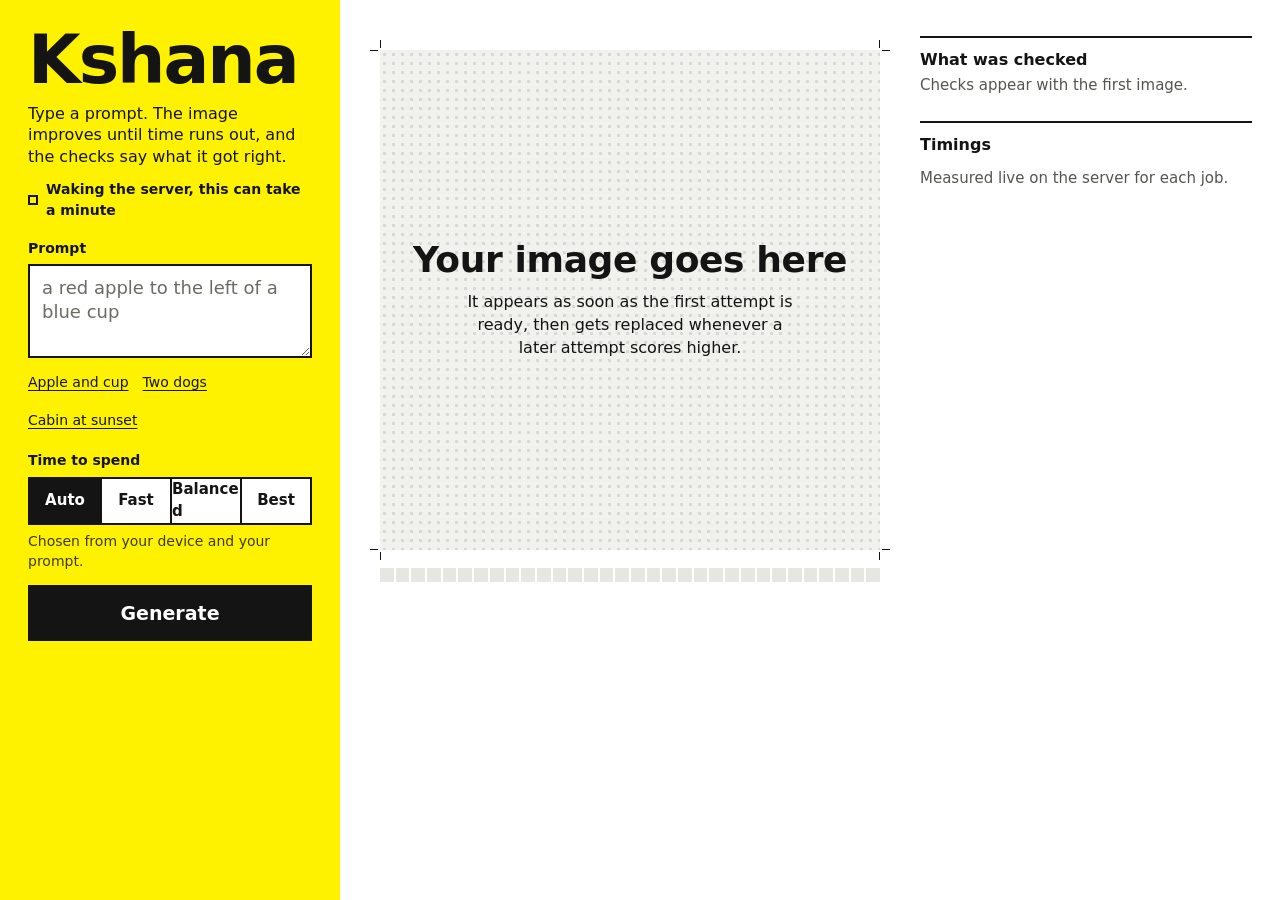
==== web/index.html @ fb112a99 "Add server, web page, evaluation and conversion pipelines Work in progress: FastAPI + Modal server w" ====
<!doctype html>
<html lang="en">
<head>
<meta charset="utf-8">
<title>Kshana</title>
<meta name="description" content="Text to image on a small CPU server. The image improves until time runs out, and the checks say what it got right.">
<meta name="viewport" content="width=device-width, initial-scale=1, viewport-fit=cover, interactive-widget=resizes-content">
<meta name="theme-color" content="#fff200">
<meta name="color-scheme" content="light">
<link rel="icon" href="data:image/svg+xml,%3Csvg xmlns='http://www.w3.org/2000/svg' viewBox='0 0 32 32'%3E%3Crect width='32' height='32' fill='%23fff200'/%3E%3Ccircle cx='16' cy='16' r='9' fill='none' stroke='%23141414' stroke-width='3'/%3E%3Cpath d='M16 2v28M2 16h28' stroke='%23141414' stroke-width='3'/%3E%3C/svg%3E">
<link rel="preload" href="fonts/archivo.woff2" as="font" type="font/woff2" crossorigin>
<link rel="stylesheet" href="style.css">
<script src="config.js"></script>
<script src="app.js" defer></script>
</head>
<body>

<svg class="defs" width="0" height="0" aria-hidden="true" focusable="false">
  <defs>
    <!-- One channel per plate. Multiplied back together they equal the original image. -->
    <filter id="sep-c" color-interpolation-filters="sRGB"><feColorMatrix values="1 0 0 0 0  0 0 0 0 1  0 0 0 0 1  0 0 0 1 0"/></filter>
    <filter id="sep-m" color-interpolation-filters="sRGB"><feColorMatrix values="0 0 0 0 1  0 1 0 0 0  0 0 0 0 1  0 0 0 1 0"/></filter>
    <filter id="sep-y" color-interpolation-filters="sRGB"><feColorMatrix values="0 0 0 0 1  0 0 0 0 1  0 0 1 0 0  0 0 0 1 0"/></filter>
    <symbol id="i-pass" viewBox="0 0 20 20"><rect width="20" height="20" fill="var(--ok)"/><path d="M4.5 10.5l3.6 3.6 7.4-8" fill="none" stroke="#fff" stroke-width="2.4"/></symbol>
    <symbol id="i-fail" viewBox="0 0 20 20"><rect width="20" height="20" fill="var(--strike)"/><path d="M5.5 5.5l9 9M14.5 5.5l-9 9" stroke="#fff" stroke-width="2.4"/></symbol>
    <symbol id="i-none" viewBox="0 0 20 20"><rect x="1" y="1" width="18" height="18" fill="none" stroke="var(--k)" stroke-width="2"/><path d="M6 10h8" stroke="var(--k)" stroke-width="2"/></symbol>
    <symbol id="i-info" viewBox="0 0 20 20"><rect width="20" height="20" fill="var(--k)"/><path d="M4 14l4-5 3 3 5-6" fill="none" stroke="#fff" stroke-width="2"/></symbol>
    <symbol id="i-reg" viewBox="0 0 48 48"><circle cx="24" cy="24" r="13" fill="none" stroke="currentColor" stroke-width="3"/><path d="M24 2v44M2 24h44" stroke="currentColor" stroke-width="3"/></symbol>
  </defs>
</svg>

<main class="shell">

  <section class="ticket" aria-label="Make an image">
    <h1 class="mark"><span class="mark-c" aria-hidden="true">Kshana</span><span class="mark-m" aria-hidden="true">Kshana</span><span class="mark-k">Kshana</span></h1>
    <p class="lede">Type a prompt. The image improves until time runs out, and the checks say what it got right.</p>

    <p class="server" id="server" data-state="checking">
      <span class="server-dot" aria-hidden="true"></span>
      <span id="server-text" role="status">Checking the server</span>
    </p>

    <form id="form" class="form" novalidate>
      <label class="label" for="prompt">Prompt</label>
      <textarea id="prompt" rows="3" maxlength="1000" enterkeyhint="go" autocomplete="off" autocapitalize="sentences"
        placeholder="a red apple to the left of a blue cup" aria-describedby="prompt-error"></textarea>
      <p class="field-error" id="prompt-error" role="alert" hidden></p>

      <div class="examples" role="group" aria-label="Example prompts">
        <button type="button" class="example" data-prompt="a red apple to the left of a blue cup on a wooden table">Apple and cup</button>
        <button type="button" class="example" data-prompt="two dogs on a green sofa">Two dogs</button>
        <button type="button" class="example" data-prompt="a small cabin beside a lake at sunset, mountains in the background">Cabin at sunset</button>
      </div>

      <fieldset class="budget">
        <legend class="label">Time to spend</legend>
        <div class="budget-row">
          <label class="budget-opt"><input type="radio" name="budget" value="auto" checked><span>Auto</span></label>
          <label class="budget-opt"><input type="radio" name="budget" value="fast"><span>Fast</span></label>
          <label class="budget-opt"><input type="radio" name="budget" value="balanced"><span>Balanced</span></label>
          <label class="budget-opt"><input type="radio" name="budget" value="best"><span>Best</span></label>
        </div>
        <p class="budget-hint" id="budget-hint">Chosen from your device and your prompt.</p>
      </fieldset>

      <button class="go" id="go" type="submit">Generate</button>
    </form>
  </section>

  <section class="proof" aria-label="Result">
    <div class="frame" id="frame" data-phase="idle">
      <div class="plate" id="plate"></div>
      <div class="slate" id="slate"></div>
      <svg class="strike" viewBox="0 0 100 100" preserveAspectRatio="none" aria-hidden="true"><line x1="0" y1="100" x2="100" y2="0" vector-effect="non-scaling-stroke"/></svg>
    </div>
    <div class="strip" id="strip" role="progressbar" aria-label="Time used" aria-valuemin="0" aria-valuemax="100" aria-valuenow="0"></div>
    <p class="caption" id="caption"></p>

    <div class="samples" id="samples" hidden>
      <h2 class="samples-head">The live server is unavailable</h2>
      <p class="samples-note">These are samples made earlier with the same pipeline. They are not live results. This page keeps trying to reconnect.</p>
      <div class="samples-grid" id="samples-grid"></div>
    </div>
  </section>

  <section class="report" id="report" aria-label="Checks and timings">
    <div class="tier" id="tier" hidden>
      <span class="tier-plate" id="tier-name"></span>
      <p class="tier-reason" id="tier-reason"></p>
    </div>
    <ul class="notes" id="notes" hidden></ul>

    <h2 class="report-head">What was checked</h2>
    <p class="check-summary" id="check-summary">Checks appear with the first image.</p>
    <ul class="checks" id="checks"></ul>

    <h2 class="report-head">Timings</h2>
    <dl class="times" id="times"></dl>
    <p class="times-empty" id="times-empty">Measured live on the server for each job.</p>

    <details class="cleanup" id="cleanup" hidden>
      <summary>Image clean-up steps</summary>
      <ul id="cleanup-list"></ul>
    </details>
  </section>

</main>
</body>
</html>
---- web/style.css ----
@font-face {
  font-family: "Archivo";
  src: url("fonts/archivo.woff2") format("woff2");
  font-weight: 100 900;
  font-stretch: 62% 125%;
  font-display: swap;
}

:root {
  color-scheme: light;
  /* Process inks and their overprints. */
  --c: #00aeef;
  --m: #ec008c;
  --y: #fff200;
  --k: #141414;
  --ok: #007a3d;      /* cyan over yellow, deepened for text-size marks */
  --strike: #d4111a;  /* magenta over yellow */
  --stock: #ffffff;
  --rule: #141414;
  --hair: #c9c9c4;
  --quiet: #55554f;
  --on-y-quiet: #3d3a00;
  --plate-bg: #f1f1ed;

  --ease: cubic-bezier(.16, 1, .3, 1);
  --gutter: 16px;
  --sans: "Archivo", ui-sans-serif, system-ui, -apple-system, "Segoe UI", Roboto, Arial, sans-serif;
}

* { box-sizing: border-box; }

html {
  -webkit-tap-highlight-color: transparent;
  -webkit-text-size-adjust: 100%;
  overscroll-behavior: none;
  background: var(--stock);
}

body {
  margin: 0;
  background: var(--stock);
  color: var(--k);
  font: 400 16px/1.45 var(--sans);
  font-variant-numeric: lining-nums;
  caret-color: var(--k);
  -webkit-font-smoothing: antialiased;
  overflow-wrap: anywhere;
}

::selection { background: var(--c); color: var(--k); }
.defs { position: absolute; }
[hidden] { display: none !important; }

a { color: inherit; text-underline-offset: 3px; }

button, input, textarea { font: inherit; color: inherit; }
button, .budget-opt, summary {
  touch-action: manipulation;
  -webkit-user-select: none;
  user-select: none;
  -webkit-touch-callout: none;
}

:focus-visible { outline: 3px solid var(--k); outline-offset: 2px; }
.report :focus-visible, .proof :focus-visible { outline-color: var(--c); }

/* ---- Layout ---------------------------------------------------------- */

.shell { display: flex; flex-direction: column; min-height: 100svh; }

.ticket {
  background: var(--y);
  padding: calc(16px + env(safe-area-inset-top, 0px)) calc(var(--gutter) + env(safe-area-inset-right, 0px)) 20px calc(var(--gutter) + env(safe-area-inset-left, 0px));
}

.proof, .report {
  padding-left: calc(var(--gutter) + env(safe-area-inset-left, 0px));
  padding-right: calc(var(--gutter) + env(safe-area-inset-right, 0px));
}
.proof { padding-top: 28px; scroll-margin-top: 0; }
.report { padding-top: 12px; padding-bottom: calc(32px + env(safe-area-inset-bottom, 0px)); }

@media (min-width: 720px) and (max-width: 1099px) {
  .shell { display: grid; grid-template-columns: minmax(300px, 340px) minmax(0, 1fr); align-items: start; }
  .ticket { grid-row: 1 / span 2; position: sticky; top: 0; min-height: 100svh; }
  .proof { padding: 40px 32px 0; }
  .report { padding: 16px 32px 40px; }
}

@media (min-width: 1100px) {
  .shell { display: grid; grid-template-columns: 340px minmax(0, 1fr) minmax(300px, 360px); align-items: start; }
  .ticket { position: sticky; top: 0; min-height: 100svh; padding: 28px 28px 32px; }
  .proof { padding: 40px 40px 40px; }
  .frame, .strip, .caption { max-width: min(100%, calc(100svh - 150px)); margin-left: auto; margin-right: auto; }
  .report { padding: 36px 28px 40px 0; }
}

/* ---- Ticket ---------------------------------------------------------- */

.mark {
  position: relative;
  margin: 0;
  font-size: clamp(52px, 16vw, 68px);
  line-height: .95;
  font-weight: 800;
  font-stretch: 112%;
  letter-spacing: -.03em;
  isolation: isolate;
}
.mark span { display: block; }
.mark-c, .mark-m { position: absolute; inset: 0; mix-blend-mode: multiply; pointer-events: none; }
.mark-c { color: var(--c); animation: reg-c 900ms var(--ease) 120ms both; }
.mark-m { color: var(--m); animation: reg-m 900ms var(--ease) 120ms both; }
.mark-k { position: relative; }

@keyframes reg-c { from { transform: translate(-7px, 4px); opacity: 1; } 99% { opacity: 1; } to { transform: none; opacity: 0; } }
@keyframes reg-m { from { transform: translate(6px, -4px); opacity: 1; } 99% { opacity: 1; } to { transform: none; opacity: 0; } }

.lede { margin: 10px 0 0; max-width: 34ch; font-size: 16px; line-height: 1.35; }

.server { display: flex; align-items: center; gap: 8px; margin: 12px 0 0; font-size: 14px; font-weight: 600; font-stretch: 88%; }
.server-dot { flex: none; width: 10px; height: 10px; background: var(--k); }
.server[data-state="ready"] .server-dot { background: var(--ok); }
.server[data-state="waking"] .server-dot,
.server[data-state="checking"] .server-dot { background: transparent; border: 2px solid var(--k); animation: blink 1.2s steps(2, jump-none) infinite; }
.server[data-state="down"] .server-dot { background: var(--strike); }
@keyframes blink { to { opacity: .25; } }

.form { margin-top: 18px; }
.label { display: block; padding: 0; font-size: 14px; font-weight: 700; font-stretch: 88%; margin-bottom: 6px; }

textarea {
  display: block;
  width: 100%;
  min-height: 92px;
  padding: 10px 12px;
  background: var(--stock);
  border: 2px solid var(--k);
  border-radius: 0;
  font-size: 18px;
  line-height: 1.3;
  resize: vertical;
  appearance: none;
  overscroll-behavior: contain;
}
textarea::placeholder { color: #6b6b64; opacity: 1; }
textarea:focus-visible { outline: 3px solid var(--c); outline-offset: 0; }

.field-error { margin: 8px 0 0; padding: 8px 10px; background: var(--k); color: #fff; font-size: 15px; }

.examples { display: flex; flex-wrap: wrap; gap: 6px 14px; margin-top: 8px; }
.example {
  min-height: 32px;
  padding: 0;
  background: none;
  border: 0;
  font-size: 14px;
  font-weight: 500;
  text-decoration: underline;
  text-underline-offset: 3px;
  text-decoration-thickness: 1px;
  cursor: pointer;
}
.example:active { opacity: .55; }

.budget { margin: 14px 0 0; padding: 0; border: 0; min-width: 0; }
.budget-row { display: grid; grid-template-columns: repeat(4, 1fr); border: 2px solid var(--k); background: var(--stock); }
.budget-opt { position: relative; display: block; cursor: pointer; }
.budget-opt + .budget-opt { border-left: 2px solid var(--k); }
.budget-opt input { position: absolute; inset: 0; width: 100%; height: 100%; margin: 0; opacity: 0; cursor: pointer; }
.budget-opt span {
  display: flex;
  align-items: center;
  justify-content: center;
  min-height: 44px;
  font-size: 15px;
  font-weight: 600;
  font-stretch: 86%;
  transition: background 120ms, color 120ms;
}
.budget-opt input:checked + span { background: var(--k); color: #fff; }
.budget-opt input:focus-visible + span { outline: 3px solid var(--c); outline-offset: -3px; }
.budget-opt input:active + span { background: var(--plate-bg); }
.budget-opt input:checked:active + span { background: #333; }
.budget-hint { margin: 6px 0 0; font-size: 14px; color: var(--on-y-quiet); min-height: 20px; }

.go {
  display: block;
  width: 100%;
  min-height: 56px;
  margin-top: 14px;
  padding: 8px 16px;
  background: var(--k);
  color: #fff;
  border: 0;
  border-radius: 0;
  font-size: 19px;
  font-weight: 700;
  font-stretch: 105%;
  cursor: pointer;
  transition: transform 110ms var(--ease), background 110ms;
}
.go:active:not(:disabled) { transform: scale(.98); background: #3a3a3a; }
.go:disabled { background: transparent; color: var(--k); box-shadow: inset 0 0 0 2px var(--k); cursor: default; }
.go:focus-visible { outline-color: var(--c); }

/* ---- Proof ----------------------------------------------------------- */

.frame {
  position: relative;
  width: 100%;
  aspect-ratio: 1;
  background-color: var(--plate-bg);
  /* Halftone of the unprinted plate. */
  background-image: radial-gradient(circle at center, #d9d9d3 1.4px, transparent 1.6px);
  background-size: 9px 9px;
  margin-top: 10px;
}
/* Crop marks sit outside the trim. */
.frame::before {
  content: "";
  position: absolute;
  inset: -10px;
  pointer-events: none;
  background:
    linear-gradient(var(--k), var(--k)) 0 10px / 8px 1px no-repeat,
    linear-gradient(var(--k), var(--k)) 10px 0 / 1px 8px no-repeat,
    linear-gradient(var(--k), var(--k)) 100% 10px / 8px 1px no-repeat,
    linear-gradient(var(--k), var(--k)) calc(100% - 10px) 0 / 1px 8px no-repeat,
    linear-gradient(var(--k), var(--k)) 0 calc(100% - 10px) / 8px 1px no-repeat,
    linear-gradient(var(--k), var(--k)) 10px 100% / 1px 8px no-repeat,
    linear-gradient(var(--k), var(--k)) 100% calc(100% - 10px) / 8px 1px no-repeat,
    linear-gradient(var(--k), var(--k)) calc(100% - 10px) 100% / 1px 8px no-repeat;
}

.plate { position: absolute; inset: 0; overflow: hidden; isolation: isolate; }
.plate img { position: absolute; inset: 0; width: 100%; height: 100%; display: block; object-fit: cover; }
.plate .sep { mix-blend-mode: multiply; animation: settle 560ms var(--ease) both; will-change: transform; }
.plate .sep-c { filter: url(#sep-c); --dx: -11px; --dy: 7px; }
.plate .sep-m { filter: url(#sep-m); --dx: 9px; --dy: -8px; }
.plate .sep-y { filter: url(#sep-y); --dx: 4px; --dy: 10px; }
.plate.sep-bg { background: #fff; }
@keyframes settle { from { transform: translate(var(--dx), var(--dy)); } to { transform: none; } }

.slate {
  position: absolute;
  inset: 0;
  display: flex;
  flex-direction: column;
  justify-content: center;
  align-items: center;
  gap: 10px;
  padding: 24px;
  text-align: center;
}
.slate:empty { display: none; }
.slate-big { margin: 0; font-size: clamp(26px, 7vw, 36px); line-height: 1.1; font-weight: 700; font-stretch: 96%; letter-spacing: -.01em; text-wrap: balance; }
.slate-text { margin: 0; max-width: 34ch; font-size: 16px; text-wrap: pretty; }
.slate-num { font-variant-numeric: tabular-nums; }
.slate-btn {
  min-height: 44px;
  margin-top: 6px;
  padding: 6px 18px;
  background: var(--k);
  color: #fff;
  border: 0;
  font-weight: 700;
  cursor: pointer;
  transition: transform 110ms var(--ease);
}
.slate-btn:active { transform: scale(.97); }

/* Three plates drifting in and out of register while the job runs. */
.reg { position: relative; width: 64px; height: 64px; isolation: isolate; }
.reg svg { position: absolute; inset: 0; width: 100%; height: 100%; mix-blend-mode: multiply; }
.reg .r-c { color: var(--c); animation: drift-c 1.8s var(--ease) infinite alternate; }
.reg .r-m { color: var(--m); animation: drift-m 1.8s var(--ease) infinite alternate; }
.reg .r-y { color: #e8c800; animation: drift-y 1.8s var(--ease) infinite alternate; }
@keyframes drift-c { from { transform: translate(-7px, 4px); } to { transform: none; } }
@keyframes drift-m { from { transform: translate(7px, 3px); } to { transform: none; } }
@keyframes drift-y { from { transform: translate(0, -7px); } to { transform: none; } }

/* A rejected proof gets struck through corner to corner. */
.strike { position: absolute; inset: 0; width: 100%; height: 100%; display: none; pointer-events: none; }
.strike line { stroke: var(--strike); stroke-width: 3; }
.frame[data-phase="refused"] .strike { display: block; }
.frame[data-phase="refused"] { background-image: none; background-color: var(--stock); box-shadow: inset 0 0 0 1px var(--hair); }
.frame[data-phase="refused"] .slate { justify-content: flex-start; align-items: flex-start; text-align: left; }
.frame[data-phase="refused"] .slate > * { background: var(--stock); padding: 2px 4px; }

/* Control strip: time used, inked patch by patch, with a notch where the image improved. */
.strip {
  position: relative;
  display: grid;
  grid-auto-flow: column;
  grid-auto-columns: 1fr;
  gap: 2px;
  height: 14px;
  margin-top: 18px;
}
.strip i { display: block; background: #e7e7e2; transition: background 120ms; }
.strip i.on:nth-child(4n+1) { background: var(--c); }
.strip i.on:nth-child(4n+2) { background: var(--m); }
.strip i.on:nth-child(4n+3) { background: var(--y); }
.strip i.on:nth-child(4n+4) { background: var(--k); }
.strip b {
  position: absolute;
  top: -7px;
  width: 0;
  height: 0;
  border-left: 5px solid transparent;
  border-right: 5px solid transparent;
  border-top: 6px solid var(--k);
  transform: translateX(-5px);
}

.caption { margin: 8px 0 0; min-height: 22px; font-size: 14px; font-stretch: 92%; font-variant-numeric: tabular-nums; color: var(--quiet); }

/* ---- Samples (backend down only) ------------------------------------- */

.samples { margin-top: 0; }
.samples-head { margin: 0; font-size: 26px; line-height: 1.15; font-weight: 700; font-stretch: 96%; }
.samples-note { margin: 8px 0 16px; max-width: 58ch; }
.samples-grid { display: grid; grid-template-columns: repeat(2, minmax(0, 1fr)); gap: 12px; }
.samples-grid figure { margin: 0; }
.samples-grid img { display: block; width: 100%; height: auto; aspect-ratio: 1; background: var(--plate-bg); }
.samples-grid figcaption { margin-top: 4px; font-size: 14px; line-height: 1.3; }
.samples-grid strong { display: block; font-size: 12px; font-weight: 700; font-stretch: 88%; color: var(--quiet); }
.shell[data-offline] .frame, .shell[data-offline] .strip, .shell[data-offline] .caption { display: none; }

/* ---- Report ---------------------------------------------------------- */

.tier { margin-bottom: 20px; }
.tier-plate { display: inline-block; padding: 3px 10px 4px; background: var(--k); color: #fff; font-size: 18px; font-weight: 800; font-stretch: 110%; }
.tier-reason { margin: 8px 0 0; font-size: 15px; line-height: 1.4; max-width: 62ch; }

.notes { list-style: none; margin: 0 0 18px; padding: 10px 12px; background: var(--y); font-size: 15px; line-height: 1.35; }
.notes li + li { margin-top: 6px; }

.report-head { margin: 0; padding-top: 10px; border-top: 2px solid var(--rule); font-size: 16px; font-weight: 700; font-stretch: 96%; }
.report-head ~ .report-head { margin-top: 24px; }

.check-summary { margin: 4px 0 8px; font-size: 15px; color: var(--quiet); font-variant-numeric: tabular-nums; }
.checks { list-style: none; margin: 0; padding: 0; }
.check { display: grid; grid-template-columns: 20px minmax(0, 1fr); column-gap: 10px; padding: 8px 0; border-top: 1px solid var(--hair); }
.check svg { width: 20px; height: 20px; margin-top: 1px; display: block; }
.check-label { font-weight: 600; line-height: 1.3; }
.check-state { font-weight: 400; color: var(--quiet); }
.check-detail { grid-column: 2; margin: 1px 0 0; font-size: 14px; line-height: 1.35; color: var(--quiet); font-variant-numeric: tabular-nums; }

.times { display: grid; grid-template-columns: minmax(0, 1fr) auto; margin: 8px 0 0; font-size: 15px; }
.times dt, .times dd { padding: 5px 0; border-top: 1px solid var(--hair); margin: 0; }
.times dd { text-align: right; font-weight: 600; font-variant-numeric: tabular-nums; }
.times-empty { margin: 4px 0 0; font-size: 15px; color: var(--quiet); }

.cleanup { margin-top: 16px; font-size: 15px; }
.cleanup summary { min-height: 32px; font-weight: 600; cursor: pointer; }
.cleanup ul { list-style: none; margin: 4px 0 0; padding: 0; font-size: 14px; }
.cleanup li { padding: 5px 0; border-top: 1px solid var(--hair); font-variant-numeric: tabular-nums; }
.cleanup li span { color: var(--quiet); }

@media (hover: hover) and (pointer: fine) {
  .example:hover { text-decoration-thickness: 2px; }
  .budget-opt input:not(:checked):hover + span { background: var(--plate-bg); }
  .go:hover:not(:disabled) { background: #333; }
  .slate-btn:hover { background: #333; }
}

@media (prefers-reduced-motion: reduce) {
  *, *::before, *::after { animation: none !important; transition: none !important; }
  .mark-c, .mark-m { display: none; }
  .reg .r-m, .reg .r-y { display: none; }
  .reg .r-c { color: var(--k); }
}
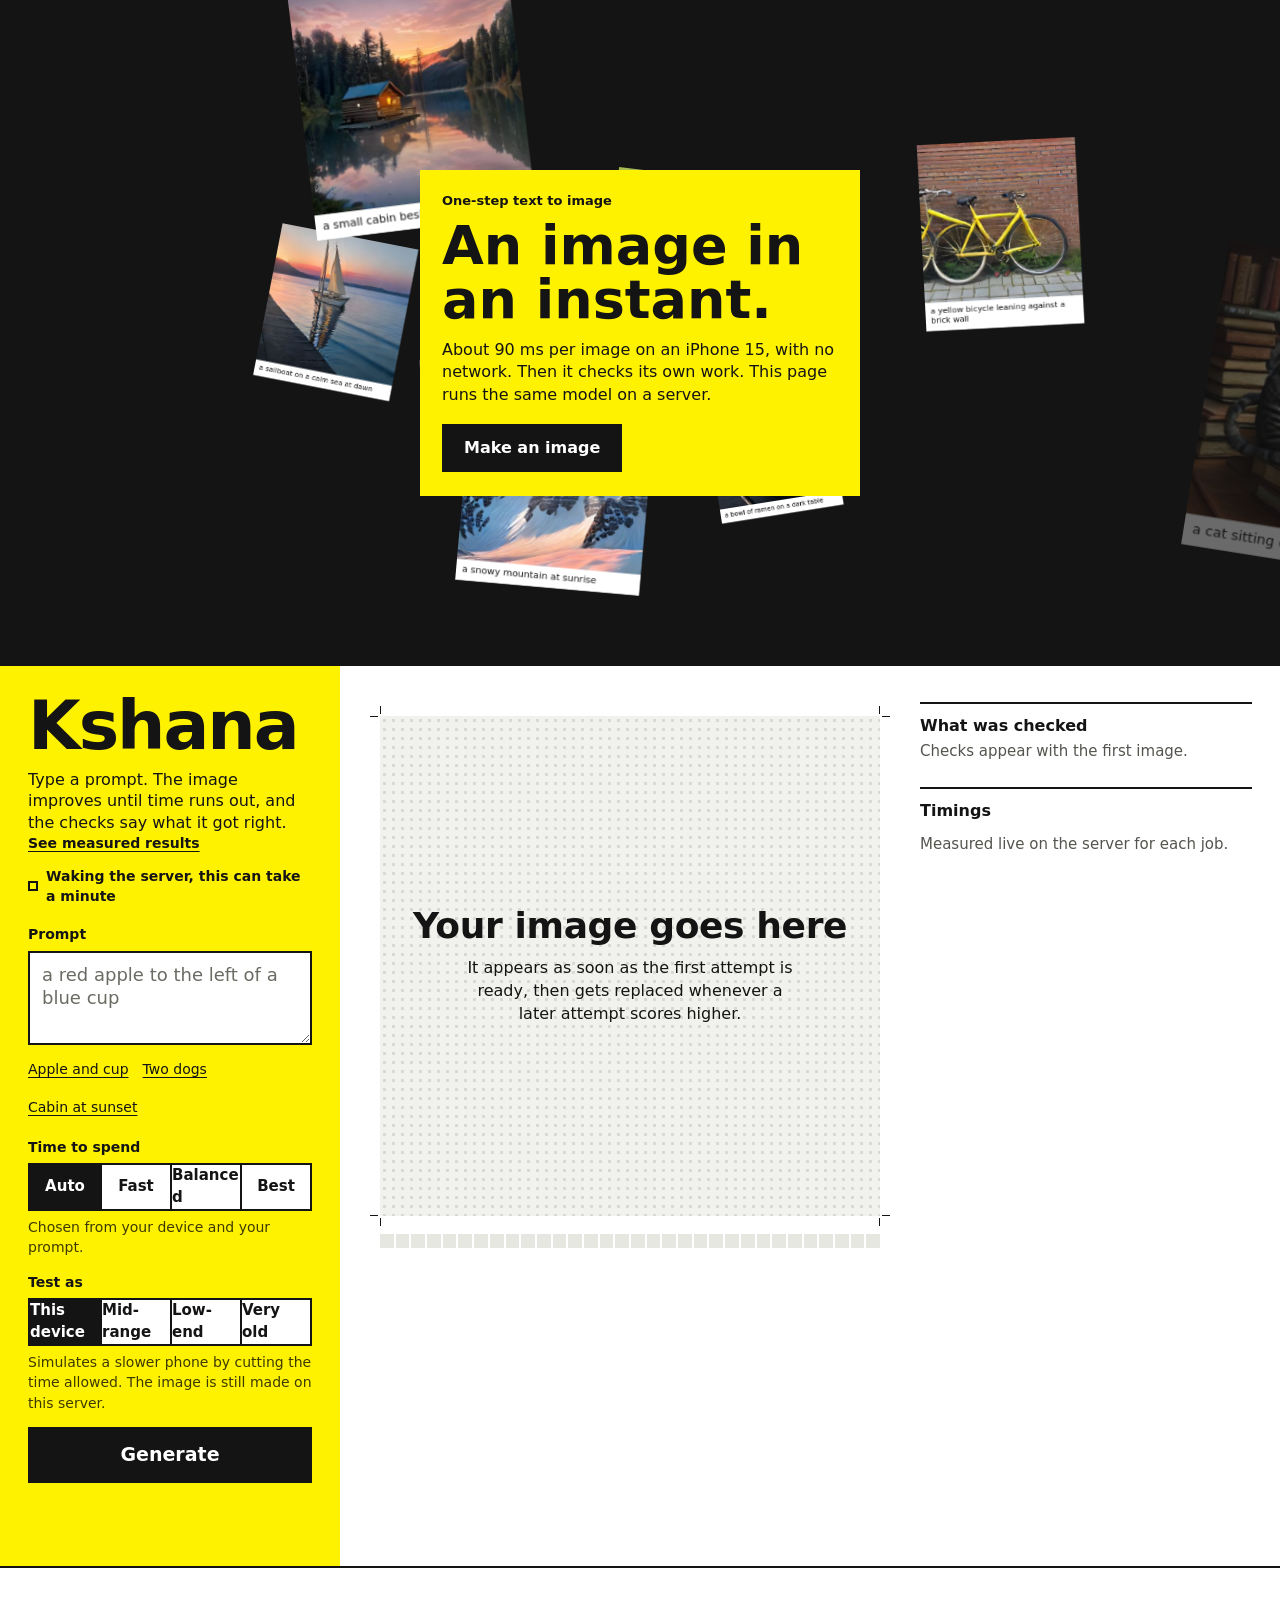
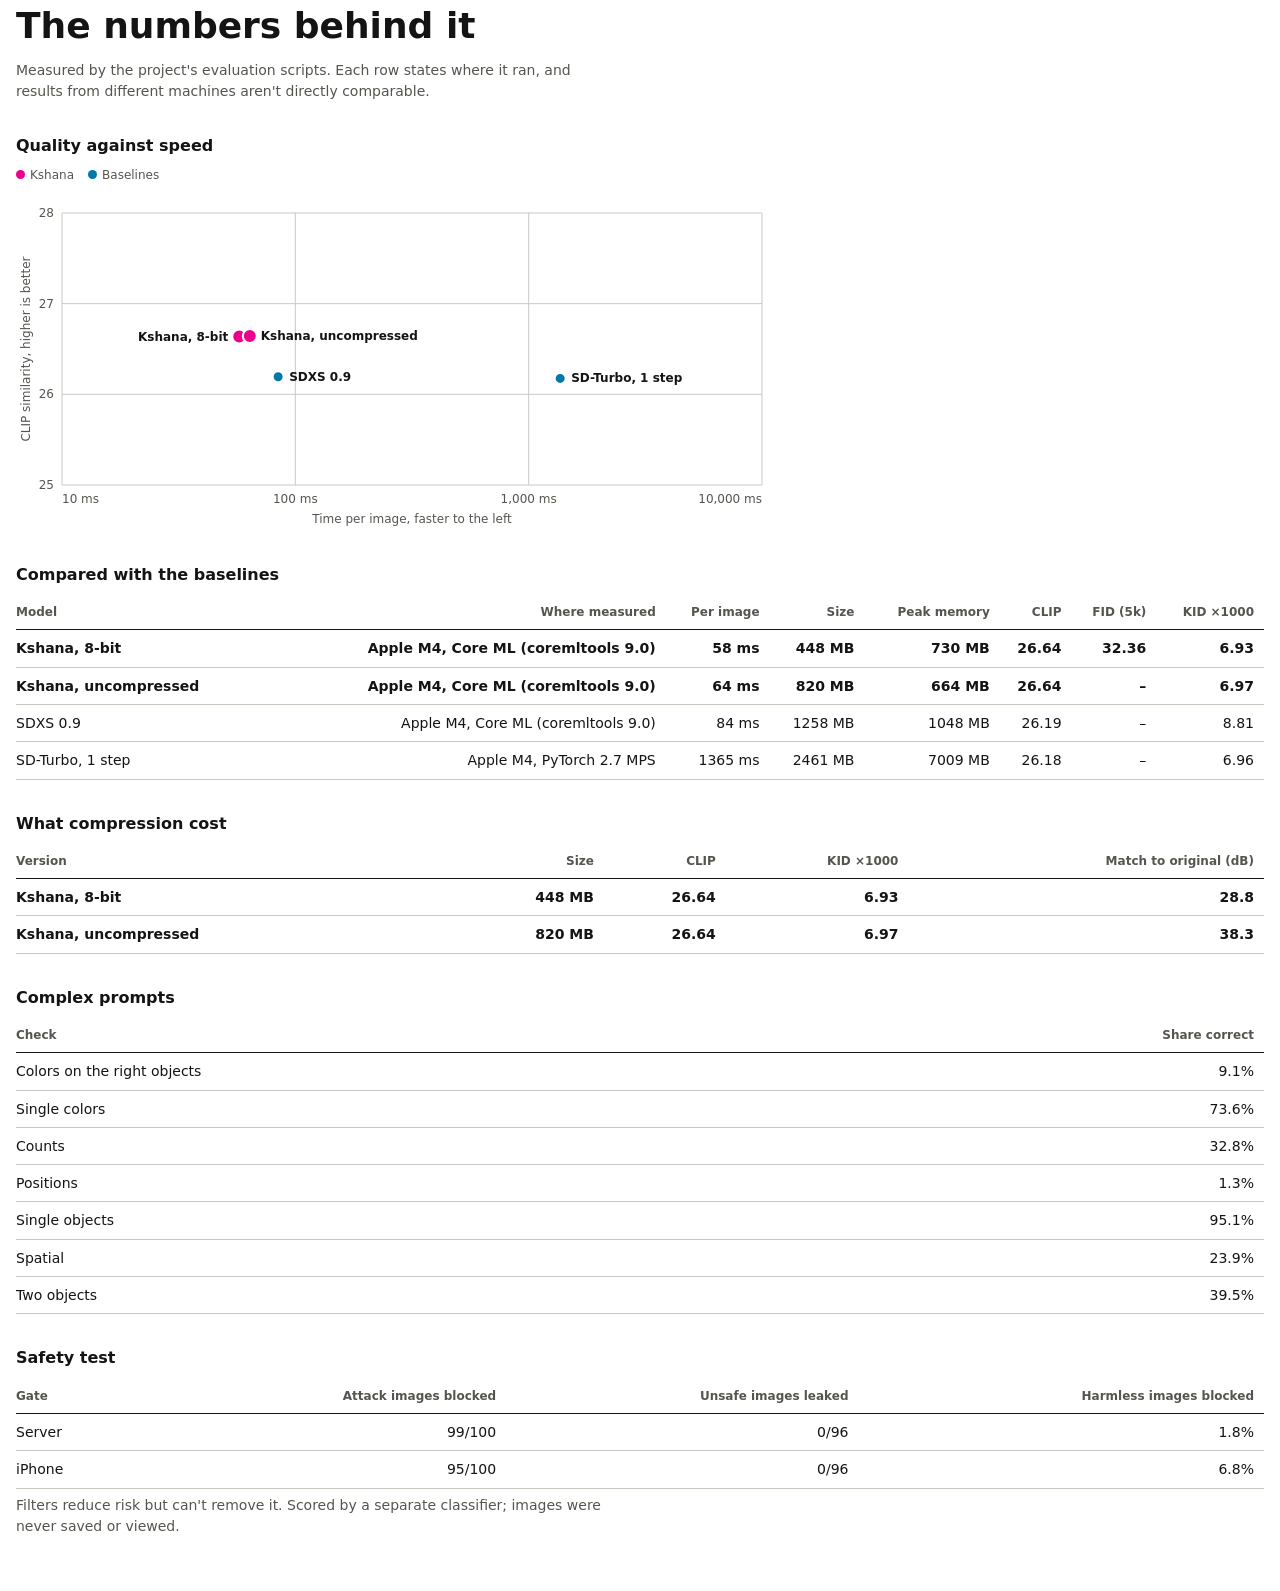
==== commit 8fe238d3: "Add tunnel hero, measured results section, device simulator and iPhone polish The hero uses images f" ====
--- a/web/index.html
+++ b/web/index.html
@@ -29,11 +29,23 @@
   </defs>
 </svg>
 
+<section class="hero" id="hero" aria-label="Introduction">
+  <div class="hero-stage" id="hero-stage" aria-hidden="true"></div>
+  <div class="hero-copy">
+    <p class="hero-kicker">One-step text to image</p>
+    <p class="hero-title">An image in an instant.</p>
+    <p class="hero-sub">About 90 ms per image on an iPhone 15, with no network. Then it checks its own work. This page runs the same model on a server.</p>
+    <a class="hero-go" id="hero-go" href="#prompt">Make an image</a>
+  </div>
+</section>
+
 <main class="shell">
 
-  <section class="ticket" aria-label="Make an image">
+  <section class="ticket" aria-label="Make an image"><div class="ticket-in">
     <h1 class="mark"><span class="mark-c" aria-hidden="true">Kshana</span><span class="mark-m" aria-hidden="true">Kshana</span><span class="mark-k">Kshana</span></h1>
     <p class="lede">Type a prompt. The image improves until time runs out, and the checks say what it got right.</p>
+
+    <p class="compare-link" id="compare-link" hidden><a href="#compare">See measured results</a></p>
 
     <p class="server" id="server" data-state="checking">
       <span class="server-dot" aria-hidden="true"></span>
@@ -63,11 +75,23 @@
         <p class="budget-hint" id="budget-hint">Chosen from your device and your prompt.</p>
       </fieldset>
 
+      <fieldset class="budget">
+        <legend class="label">Test as</legend>
+        <div class="budget-row">
+          <label class="budget-opt"><input type="radio" name="profile" value="" checked><span>This device</span></label>
+          <label class="budget-opt"><input type="radio" name="profile" value="midrange"><span>Mid-range</span></label>
+          <label class="budget-opt"><input type="radio" name="profile" value="lowend"><span>Low-end</span></label>
+          <label class="budget-opt"><input type="radio" name="profile" value="oldphone"><span>Very old</span></label>
+        </div>
+        <p class="budget-hint">Simulates a slower phone by cutting the time allowed. The image is still made on this server.</p>
+      </fieldset>
+
       <button class="go" id="go" type="submit">Generate</button>
     </form>
-  </section>
+  </div></section>
 
   <section class="proof" aria-label="Result">
+    <p class="sr-only" id="live" aria-live="polite"></p>
     <div class="frame" id="frame" data-phase="idle">
       <div class="plate" id="plate"></div>
       <div class="slate" id="slate"></div>
@@ -99,11 +123,40 @@
     <p class="times-empty" id="times-empty">Measured live on the server for each job.</p>
 
     <details class="cleanup" id="cleanup" hidden>
-      <summary>Image clean-up steps</summary>
+      <summary>How this image was made</summary>
       <ul id="cleanup-list"></ul>
     </details>
   </section>
 
+  <section class="compare" id="compare" aria-label="Measured results" hidden>
+    <h2 class="compare-title">The numbers behind it</h2>
+    <p class="compare-note" id="compare-note"></p>
+
+    <h3 class="compare-head">Quality against speed</h3>
+    <div class="chart-wrap" id="cost-chart"></div>
+
+    <h3 class="compare-head">Compared with the baselines</h3>
+    <div class="table-wrap" id="results-table"></div>
+
+    <div id="gallery-block" hidden>
+      <h3 class="compare-head">Same prompt, same seed</h3>
+      <p class="compare-note">Made earlier and saved, so these aren't live results.</p>
+      <div class="gallery" id="gallery"></div>
+    </div>
+
+    <h3 class="compare-head">What compression cost</h3>
+    <div class="table-wrap" id="compression-table"></div>
+
+    <h3 class="compare-head">Complex prompts</h3>
+    <div class="table-wrap" id="complex-table"></div>
+
+    <h3 class="compare-head">Safety test</h3>
+    <div class="table-wrap" id="safety-table"></div>
+    <p class="compare-note">Filters reduce risk but can't remove it. Scored by a separate classifier; images were never saved or viewed.</p>
+  </section>
+
 </main>
+<script src="compare.js" defer></script>
+<script src="hero.js" defer></script>
 </body>
 </html>
--- a/web/style.css
+++ b/web/style.css
@@ -34,6 +34,7 @@
   -webkit-text-size-adjust: 100%;
   overscroll-behavior: none;
   background: var(--stock);
+  scrollbar-color: var(--k) var(--stock);
 }
 
 body {
@@ -45,10 +46,12 @@
   caret-color: var(--k);
   -webkit-font-smoothing: antialiased;
   overflow-wrap: anywhere;
+  overscroll-behavior: none;
 }
 
 ::selection { background: var(--c); color: var(--k); }
 .defs { position: absolute; }
+.sr-only { position: absolute; width: 1px; height: 1px; margin: -1px; overflow: hidden; clip-path: inset(50%); white-space: nowrap; }
 [hidden] { display: none !important; }
 
 a { color: inherit; text-underline-offset: 3px; }
@@ -77,21 +80,31 @@
   padding-left: calc(var(--gutter) + env(safe-area-inset-left, 0px));
   padding-right: calc(var(--gutter) + env(safe-area-inset-right, 0px));
 }
-.proof { padding-top: 28px; scroll-margin-top: 0; }
+.proof { padding-top: 28px; }
 .report { padding-top: 12px; padding-bottom: calc(32px + env(safe-area-inset-bottom, 0px)); }
 
+@media (min-width: 720px) {
+  .frame, .strip, .caption { max-width: min(100%, calc(100svh - 150px)); margin-left: auto; margin-right: auto; }
+  .shell[data-offline] .report { display: none; }
+}
+
+/* The form stays in view while results scroll, unless it would be cut off. */
+@media (min-width: 720px) and (min-height: 660px) {
+  .ticket-in { position: sticky; top: 28px; }
+}
+
 @media (min-width: 720px) and (max-width: 1099px) {
-  .shell { display: grid; grid-template-columns: minmax(300px, 340px) minmax(0, 1fr); align-items: start; }
-  .ticket { grid-row: 1 / span 2; position: sticky; top: 0; min-height: 100svh; }
+  .shell { display: grid; grid-template-columns: minmax(300px, 340px) minmax(0, 1fr); grid-template-rows: auto 1fr; }
+  .ticket { grid-row: 1 / span 2; min-height: 100svh; }
   .proof { padding: 40px 32px 0; }
   .report { padding: 16px 32px 40px; }
 }
 
 @media (min-width: 1100px) {
-  .shell { display: grid; grid-template-columns: 340px minmax(0, 1fr) minmax(300px, 360px); align-items: start; }
-  .ticket { position: sticky; top: 0; min-height: 100svh; padding: 28px 28px 32px; }
-  .proof { padding: 40px 40px 40px; }
-  .frame, .strip, .caption { max-width: min(100%, calc(100svh - 150px)); margin-left: auto; margin-right: auto; }
+  .shell { display: grid; grid-template-columns: 340px minmax(0, 1fr) minmax(300px, 360px); }
+  .ticket { min-height: 100svh; padding: 28px 28px 32px; }
+  .proof { padding: 40px; }
+  .shell[data-offline] .proof { grid-column: 2 / -1; }
   .report { padding: 36px 28px 40px 0; }
 }
 
@@ -215,6 +228,7 @@
   background-image: radial-gradient(circle at center, #d9d9d3 1.4px, transparent 1.6px);
   background-size: 9px 9px;
   margin-top: 10px;
+  scroll-margin-top: 24px;
 }
 /* Crop marks sit outside the trim. */
 .frame::before {
@@ -285,7 +299,8 @@
 .strike line { stroke: var(--strike); stroke-width: 3; }
 .frame[data-phase="refused"] .strike { display: block; }
 .frame[data-phase="refused"] { background-image: none; background-color: var(--stock); box-shadow: inset 0 0 0 1px var(--hair); }
-.frame[data-phase="refused"] .slate { justify-content: flex-start; align-items: flex-start; text-align: left; }
+/* The message sits over the line, so the strike never runs through words. */
+.frame[data-phase="refused"] .slate { z-index: 1; justify-content: flex-start; align-items: flex-start; text-align: left; }
 .frame[data-phase="refused"] .slate > * { background: var(--stock); padding: 2px 4px; }
 
 /* Control strip: time used, inked patch by patch, with a notch where the image improved. */
@@ -321,7 +336,8 @@
 .samples { margin-top: 0; }
 .samples-head { margin: 0; font-size: 26px; line-height: 1.15; font-weight: 700; font-stretch: 96%; }
 .samples-note { margin: 8px 0 16px; max-width: 58ch; }
-.samples-grid { display: grid; grid-template-columns: repeat(2, minmax(0, 1fr)); gap: 12px; }
+.samples-grid { display: grid; grid-template-columns: repeat(auto-fit, minmax(150px, 1fr)); gap: 12px; }
+@media (min-width: 1100px) { .samples-grid { grid-template-columns: repeat(auto-fit, minmax(240px, 1fr)); } }
 .samples-grid figure { margin: 0; }
 .samples-grid img { display: block; width: 100%; height: auto; aspect-ratio: 1; background: var(--plate-bg); }
 .samples-grid figcaption { margin-top: 4px; font-size: 14px; line-height: 1.3; }
@@ -359,6 +375,12 @@
 .cleanup li { padding: 5px 0; border-top: 1px solid var(--hair); font-variant-numeric: tabular-nums; }
 .cleanup li span { color: var(--quiet); }
 
+@media (pointer: coarse) {
+  .example, .cleanup summary { min-height: 44px; }
+  .example { padding-right: 2px; }
+  .cleanup summary { display: flex; align-items: center; gap: 8px; }
+}
+
 @media (hover: hover) and (pointer: fine) {
   .example:hover { text-decoration-thickness: 2px; }
   .budget-opt input:not(:checked):hover + span { background: var(--plate-bg); }
@@ -372,3 +394,52 @@
   .reg .r-m, .reg .r-y { display: none; }
   .reg .r-c { color: var(--k); }
 }
+
+/* Measured results. Values use text inks; only chart marks carry colour. */
+.compare { grid-column: 1 / -1; padding: 32px 16px 48px; border-top: 2px solid var(--rule); min-width: 0; }
+.compare[hidden], #gallery-block[hidden] { display: none; }
+.compare-title { font-size: clamp(24px, 4vw, 36px); font-stretch: 85%; font-weight: 800; margin: 0 0 8px; }
+.compare-head { font-size: 16px; font-weight: 700; margin: 32px 0 10px; }
+.compare-note { color: var(--quiet); font-size: 14px; line-height: 1.5; margin: 6px 0; max-width: 68ch; }
+.table-wrap { overflow-x: auto; -webkit-overflow-scrolling: touch; }
+.table-wrap table { border-collapse: collapse; font-size: 14px; width: 100%; }
+#results-table table { min-width: 640px; }
+.compare-link { margin: 0 0 12px; font-size: 14px; font-weight: 600; }
+.compare-link a { color: inherit; }
+.compare-link[hidden] { display: none; }
+.table-wrap th, .table-wrap td { border-bottom: 1px solid var(--hair); padding: 8px 10px 8px 0; text-align: right; font-variant-numeric: tabular-nums; }
+.table-wrap th:first-child, .table-wrap td:first-child { text-align: left; }
+.table-wrap th { color: var(--quiet); font-weight: 600; font-size: 12px; border-bottom: 1px solid var(--rule); }
+.table-wrap tr.ours td { font-weight: 700; }
+.chart-wrap { position: relative; max-width: 760px; }
+.chart-wrap svg { display: block; width: 100%; height: auto; overflow: visible; }
+.chart-wrap .grid { stroke: var(--hair); stroke-width: 1; }
+.chart-wrap text { fill: var(--quiet); font-size: 12px; font-variant-numeric: tabular-nums; }
+.chart-wrap text.point-label { fill: var(--k); font-weight: 600; }
+.chart-wrap circle.ours { fill: var(--m); }
+.chart-wrap circle.other { fill: #0079a8; }
+.chart-wrap circle.dot { stroke: var(--stock); stroke-width: 2; }
+.chart-tip { position: absolute; pointer-events: none; background: var(--k); color: var(--stock); font-size: 12px; line-height: 1.4; padding: 6px 8px; max-width: 240px; }
+.legend { display: flex; flex-wrap: wrap; gap: 14px; font-size: 12px; color: var(--quiet); margin: 0 0 6px; padding: 0; list-style: none; }
+.legend i { display: inline-block; width: 9px; height: 9px; border-radius: 50%; margin-right: 5px; }
+.gallery { display: grid; gap: 18px; }
+.gallery figure { margin: 0; }
+.gallery-row { display: grid; grid-template-columns: repeat(auto-fit, minmax(150px, 1fr)); gap: 8px; }
+.gallery img { display: block; width: 100%; height: auto; }
+.gallery figcaption, .gallery-prompt { font-size: 12px; color: var(--quiet); margin: 4px 0; }
+.gallery-prompt { font-size: 14px; color: var(--k); }
+
+/* Hero: a corridor of images this model made. */
+.hero { position: relative; height: 66svh; min-height: 440px; overflow: hidden; background: var(--k); display: grid; place-items: center; padding: 16px; }
+.hero-stage { position: absolute; inset: 0; transform-style: preserve-3d; pointer-events: none; }
+.tunnel-card { position: absolute; left: 50%; top: 50%; margin: 0; opacity: 0; will-change: transform, opacity; }
+.tunnel-card img { display: block; width: 100%; aspect-ratio: 1; object-fit: cover; }
+.tunnel-card figcaption { background: var(--stock); color: var(--k); font-size: 11px; line-height: 1.25; padding: 5px 7px 7px; }
+.hero-copy { position: relative; z-index: 1; background: var(--y); color: var(--k); max-width: 440px; width: 100%; padding: 22px 22px 24px; }
+.hero-kicker { margin: 0 0 8px; font-size: 13px; font-weight: 700; }
+.hero-title { margin: 0; font-size: clamp(34px, 6vw, 54px); line-height: 1; font-weight: 800; font-stretch: 112%; }
+.hero-sub { margin: 12px 0 18px; font-size: 16px; line-height: 1.4; }
+.hero-go { display: inline-flex; align-items: center; min-height: 48px; padding: 0 22px; background: var(--k); color: var(--stock); font-weight: 700; text-decoration: none; touch-action: manipulation; }
+.hero-go:focus-visible { outline: 3px solid var(--m); outline-offset: 3px; }
+@media (min-width: 768px) { .hero { height: 74svh; } }
+@media (hover: hover) { .hero-go:hover { background: var(--m); } }
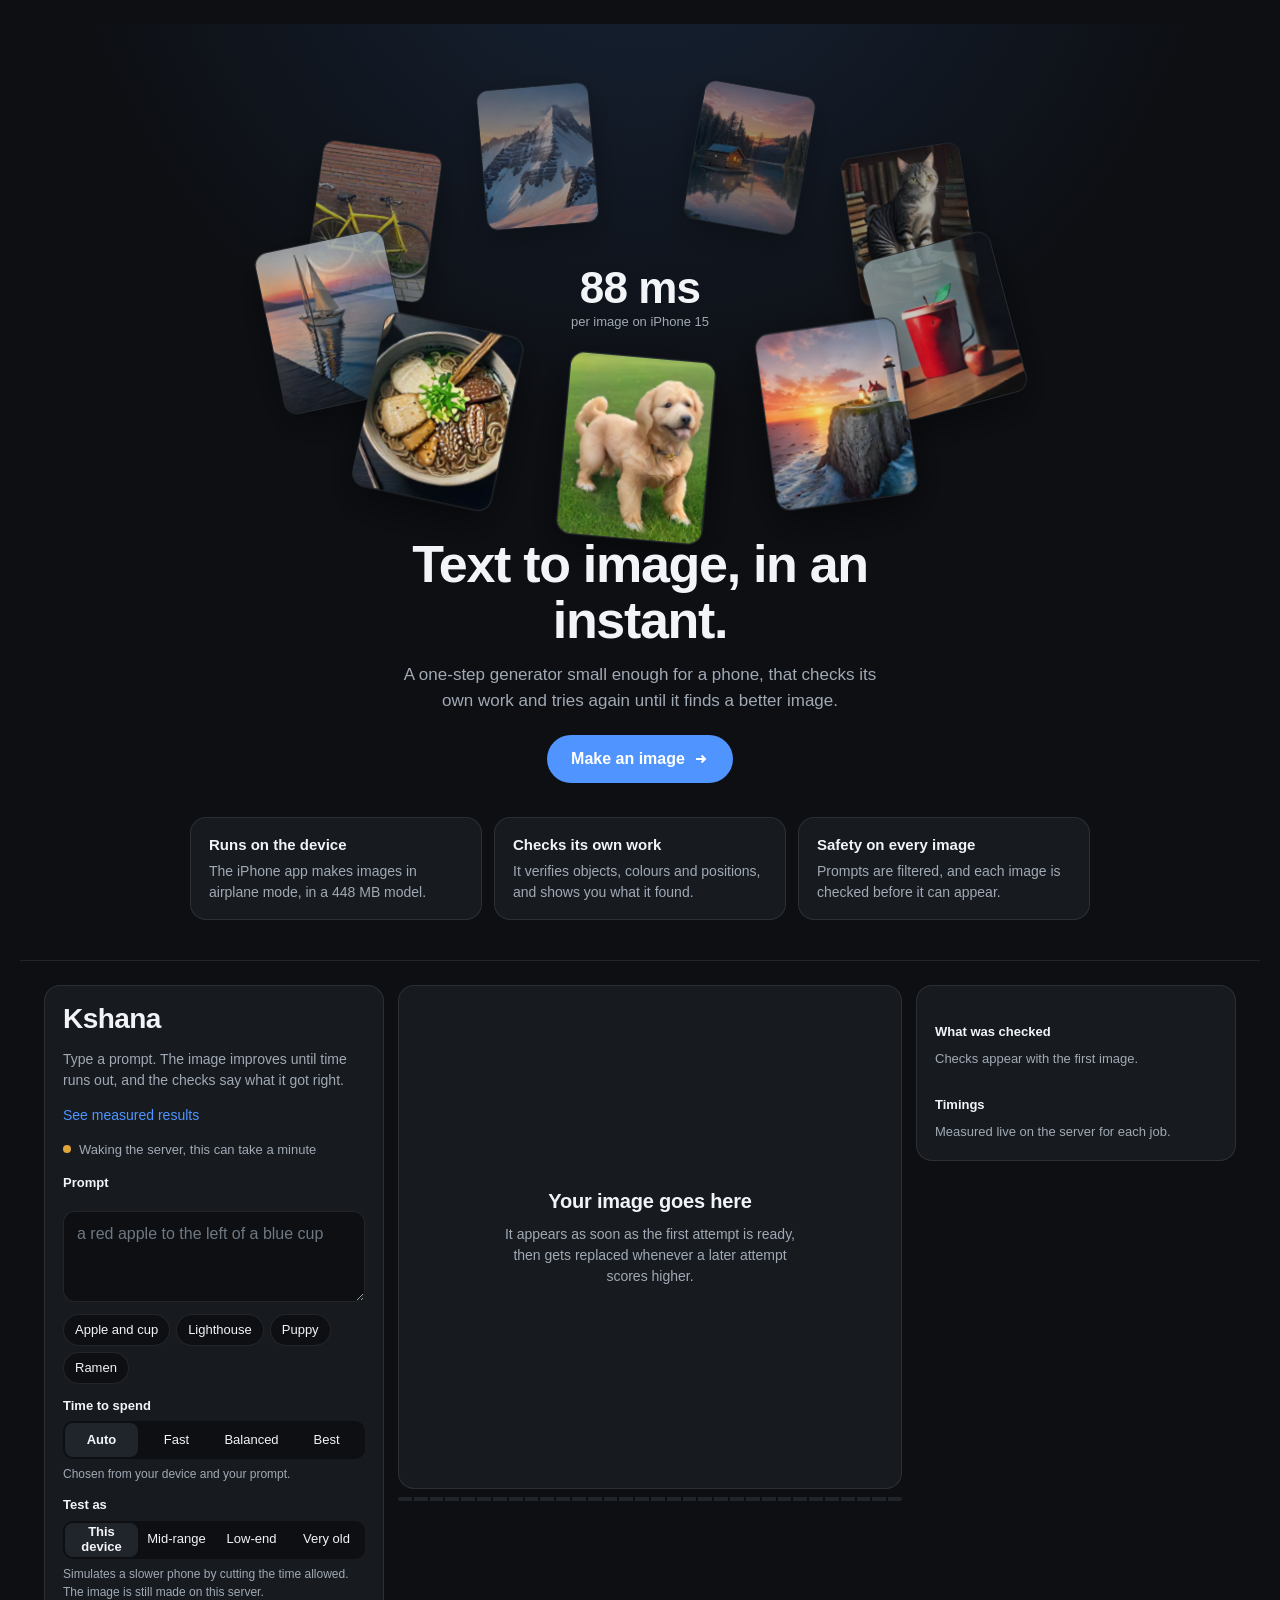
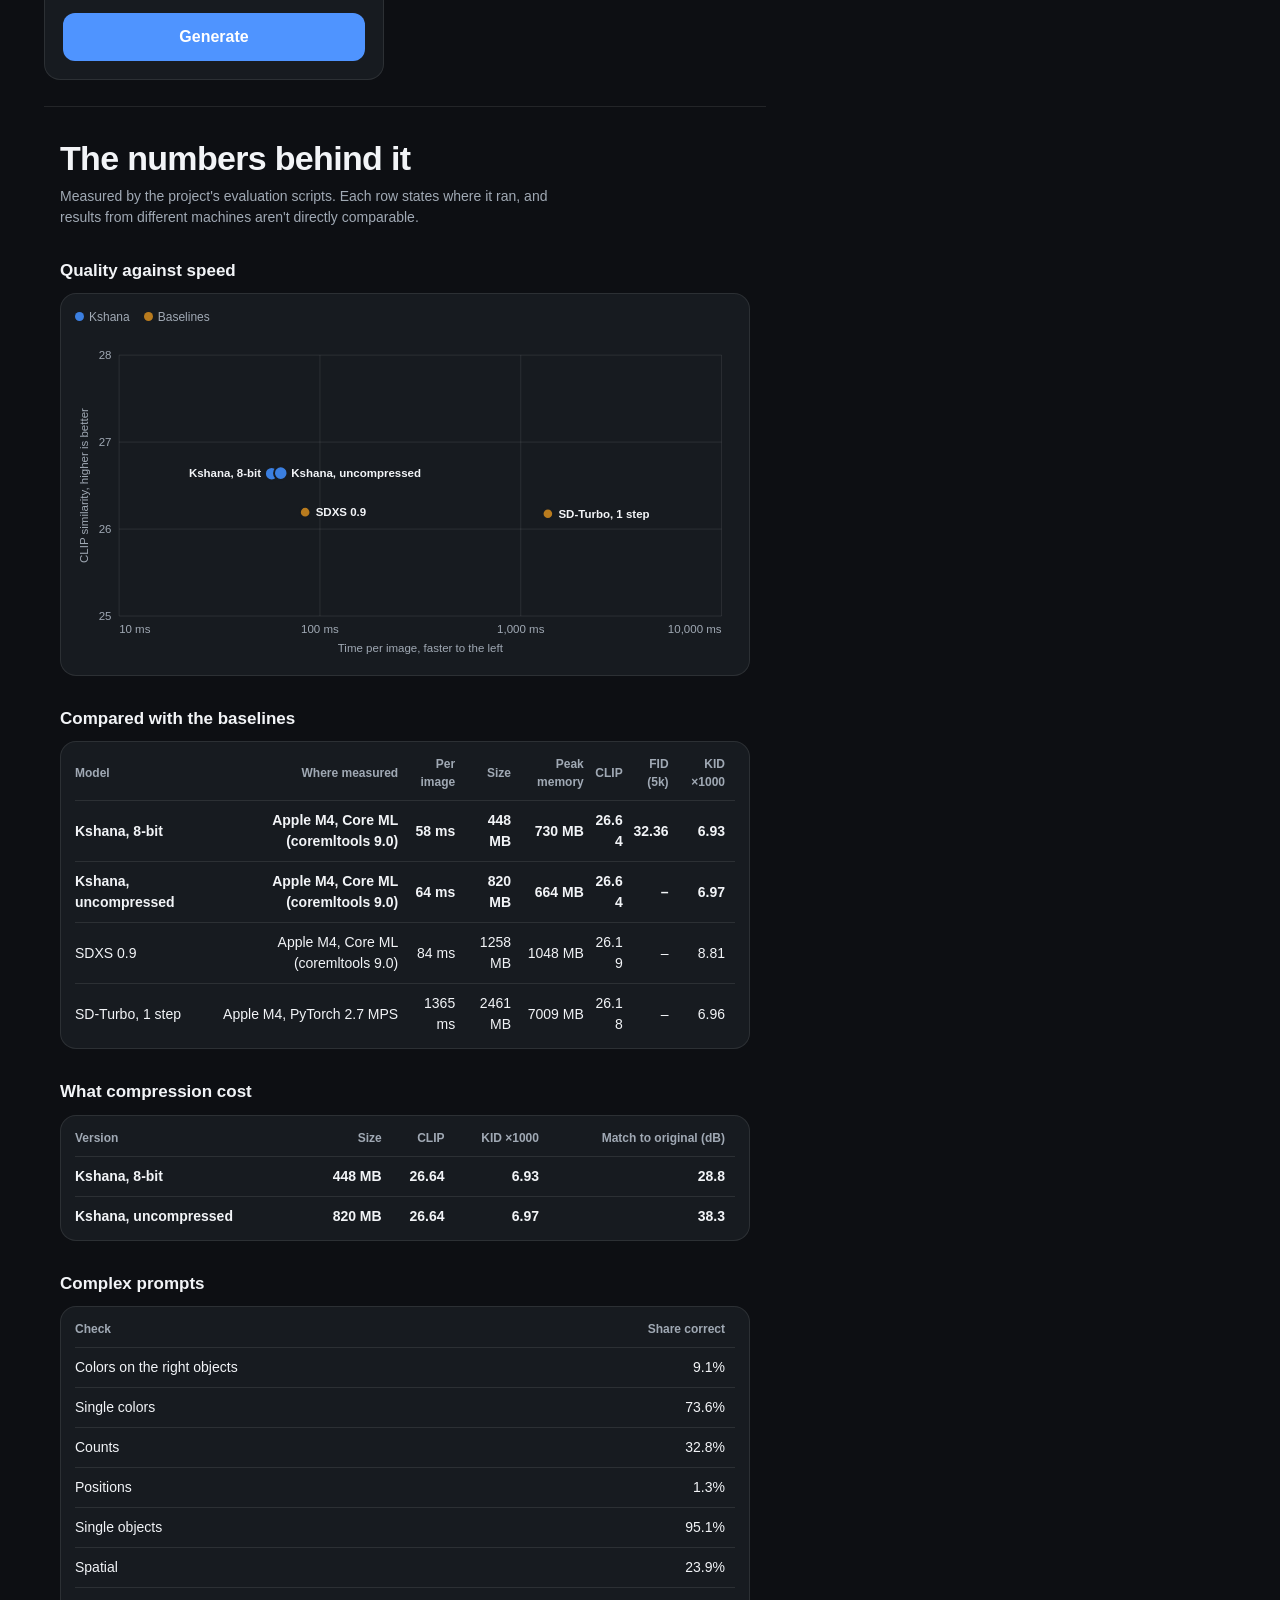
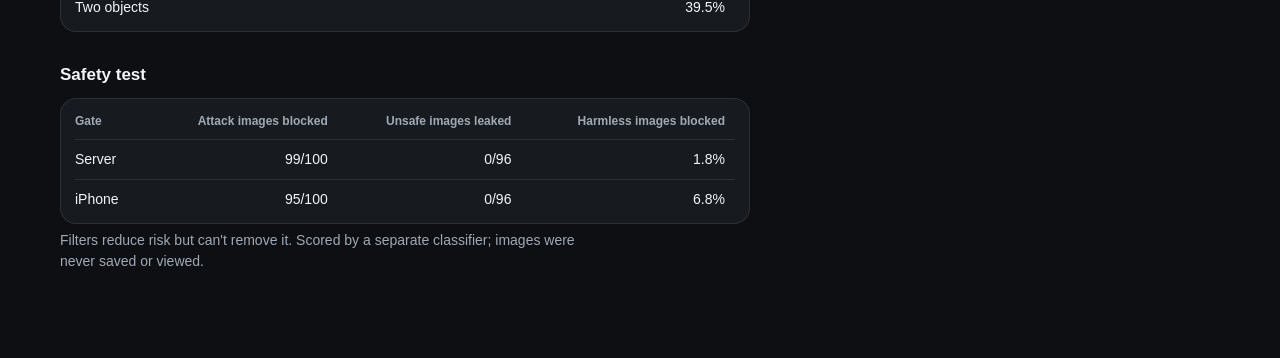
==== commit 3aae255c: "Add live typing, exploring, voice prompts and a network badge; rebuild the website design The websit" ====
--- a/web/index.html
+++ b/web/index.html
@@ -8,7 +8,6 @@
 <meta name="theme-color" content="#fff200">
 <meta name="color-scheme" content="light">
 <link rel="icon" href="data:image/svg+xml,%3Csvg xmlns='http://www.w3.org/2000/svg' viewBox='0 0 32 32'%3E%3Crect width='32' height='32' fill='%23fff200'/%3E%3Ccircle cx='16' cy='16' r='9' fill='none' stroke='%23141414' stroke-width='3'/%3E%3Cpath d='M16 2v28M2 16h28' stroke='%23141414' stroke-width='3'/%3E%3C/svg%3E">
-<link rel="preload" href="fonts/archivo.woff2" as="font" type="font/woff2" crossorigin>
 <link rel="stylesheet" href="style.css">
 <script src="config.js"></script>
 <script src="app.js" defer></script>
@@ -30,12 +29,20 @@
 </svg>
 
 <section class="hero" id="hero" aria-label="Introduction">
-  <div class="hero-stage" id="hero-stage" aria-hidden="true"></div>
+  <div class="hero-stage" id="hero-stage" aria-hidden="true">
+    <div class="hero-stat"><strong>88 ms</strong><span>per image on iPhone 15</span></div>
+  </div>
   <div class="hero-copy">
-    <p class="hero-kicker">One-step text to image</p>
-    <p class="hero-title">An image in an instant.</p>
-    <p class="hero-sub">About 90 ms per image on an iPhone 15, with no network. Then it checks its own work. This page runs the same model on a server.</p>
-    <a class="hero-go" id="hero-go" href="#prompt">Make an image</a>
+    <h2 class="hero-title">Text to image, in an instant.</h2>
+    <p class="hero-sub">A one-step generator small enough for a phone, that checks its own work and tries again until it finds a better image.</p>
+    <a class="hero-go" id="hero-go" href="#prompt">Make an image
+      <svg width="16" height="16" viewBox="0 0 16 16" fill="none" stroke="currentColor" stroke-width="2" aria-hidden="true"><path d="M3 8h9M8.5 4.5 12 8l-3.5 3.5"/></svg>
+    </a>
+  </div>
+  <div class="hero-features">
+    <div class="hero-feature"><h3>Runs on the device</h3><p>The iPhone app makes images in airplane mode, in a 448 MB model.</p></div>
+    <div class="hero-feature"><h3>Checks its own work</h3><p>It verifies objects, colours and positions, and shows you what it found.</p></div>
+    <div class="hero-feature"><h3>Safety on every image</h3><p>Prompts are filtered, and each image is checked before it can appear.</p></div>
   </div>
 </section>
 
@@ -59,9 +66,10 @@
       <p class="field-error" id="prompt-error" role="alert" hidden></p>
 
       <div class="examples" role="group" aria-label="Example prompts">
-        <button type="button" class="example" data-prompt="a red apple to the left of a blue cup on a wooden table">Apple and cup</button>
-        <button type="button" class="example" data-prompt="two dogs on a green sofa">Two dogs</button>
-        <button type="button" class="example" data-prompt="a small cabin beside a lake at sunset, mountains in the background">Cabin at sunset</button>
+        <button type="button" class="example" data-prompt="a red apple to the left of a blue cup">Apple and cup</button>
+        <button type="button" class="example" data-prompt="a lighthouse on a cliff at sunset">Lighthouse</button>
+        <button type="button" class="example" data-prompt="a golden retriever puppy on green grass">Puppy</button>
+        <button type="button" class="example" data-prompt="a bowl of ramen on a dark table">Ramen</button>
       </div>
 
       <fieldset class="budget">
--- a/web/style.css
+++ b/web/style.css
@@ -1,445 +1,209 @@
-@font-face {
-  font-family: "Archivo";
-  src: url("fonts/archivo.woff2") format("woff2");
-  font-weight: 100 900;
-  font-stretch: 62% 125%;
-  font-display: swap;
-}
-
+/* One design system with the iPhone app: same colours, font and sizes. */
 :root {
-  color-scheme: light;
-  /* Process inks and their overprints. */
-  --c: #00aeef;
-  --m: #ec008c;
-  --y: #fff200;
-  --k: #141414;
-  --ok: #007a3d;      /* cyan over yellow, deepened for text-size marks */
-  --strike: #d4111a;  /* magenta over yellow */
-  --stock: #ffffff;
-  --rule: #141414;
-  --hair: #c9c9c4;
-  --quiet: #55554f;
-  --on-y-quiet: #3d3a00;
-  --plate-bg: #f1f1ed;
-
-  --ease: cubic-bezier(.16, 1, .3, 1);
-  --gutter: 16px;
-  --sans: "Archivo", ui-sans-serif, system-ui, -apple-system, "Segoe UI", Roboto, Arial, sans-serif;
-}
-
-* { box-sizing: border-box; }
-
-html {
-  -webkit-tap-highlight-color: transparent;
-  -webkit-text-size-adjust: 100%;
-  overscroll-behavior: none;
-  background: var(--stock);
-  scrollbar-color: var(--k) var(--stock);
-}
-
-body {
-  margin: 0;
-  background: var(--stock);
-  color: var(--k);
-  font: 400 16px/1.45 var(--sans);
-  font-variant-numeric: lining-nums;
-  caret-color: var(--k);
-  -webkit-font-smoothing: antialiased;
-  overflow-wrap: anywhere;
-  overscroll-behavior: none;
-}
-
-::selection { background: var(--c); color: var(--k); }
-.defs { position: absolute; }
+  color-scheme: dark;
+  --bg: #0d0f13;
+  --panel: #171b20;
+  --panel-2: #20252c;
+  --line: rgba(255, 255, 255, 0.09);
+  --text: #f2f4f7;
+  --muted: #a0a9b4;
+  --accent: #4f94ff;
+  --accent-hover: #6ba6ff;
+  --ok: #59c780;
+  --bad: #f26b66;
+  --chart-ours: #3b7fe0;
+  --chart-other: #b87b1e;
+  --radius: 16px;
+  --font: -apple-system, BlinkMacSystemFont, "SF Pro Text", "Segoe UI", Inter, Roboto, "Helvetica Neue", Arial, sans-serif;
+}
+*, *::before, *::after { box-sizing: border-box; }
+html { -webkit-text-size-adjust: 100%; scroll-behavior: smooth; }
+body { margin: 0; background: var(--bg); color: var(--text); font-family: var(--font); font-size: 16px; line-height: 1.5; -webkit-font-smoothing: antialiased; overflow-wrap: anywhere; }
+h1, h2, h3, p { margin: 0; }
+img { display: block; max-width: 100%; }
+a { color: inherit; }
+button, input, textarea { font: inherit; color: inherit; }
+button { touch-action: manipulation; }
+:focus-visible { outline: 2px solid var(--accent); outline-offset: 2px; }
 .sr-only { position: absolute; width: 1px; height: 1px; margin: -1px; overflow: hidden; clip-path: inset(50%); white-space: nowrap; }
 [hidden] { display: none !important; }
 
-a { color: inherit; text-underline-offset: 3px; }
-
-button, input, textarea { font: inherit; color: inherit; }
-button, .budget-opt, summary {
-  touch-action: manipulation;
-  -webkit-user-select: none;
-  user-select: none;
-  -webkit-touch-callout: none;
-}
-
-:focus-visible { outline: 3px solid var(--k); outline-offset: 2px; }
-.report :focus-visible, .proof :focus-visible { outline-color: var(--c); }
-
-/* ---- Layout ---------------------------------------------------------- */
-
-.shell { display: flex; flex-direction: column; min-height: 100svh; }
-
-.ticket {
-  background: var(--y);
-  padding: calc(16px + env(safe-area-inset-top, 0px)) calc(var(--gutter) + env(safe-area-inset-right, 0px)) 20px calc(var(--gutter) + env(safe-area-inset-left, 0px));
-}
-
-.proof, .report {
-  padding-left: calc(var(--gutter) + env(safe-area-inset-left, 0px));
-  padding-right: calc(var(--gutter) + env(safe-area-inset-right, 0px));
-}
-.proof { padding-top: 28px; }
-.report { padding-top: 12px; padding-bottom: calc(32px + env(safe-area-inset-bottom, 0px)); }
-
+/* Hero */
+.hero { position: relative; overflow: hidden; padding: 32px 16px 40px; text-align: center; }
+.hero::before { content: ""; position: absolute; inset: -20% 0 auto; height: 70%; background: radial-gradient(ellipse at top, rgba(79, 148, 255, 0.16), transparent 65%); pointer-events: none; }
+.hero-stage { position: relative; height: 340px; margin: 0 auto 8px; max-width: 900px; perspective: 900px; }
+.hero-card { position: absolute; left: 50%; top: 50%; width: 92px; height: 116px; margin: -58px 0 0 -46px; border-radius: 14px; overflow: hidden; background: var(--panel); box-shadow: 0 14px 40px rgba(0, 0, 0, 0.55); border: 1px solid var(--line); will-change: transform; }
+.hero-card img { width: 100%; height: 100%; object-fit: cover; }
+.hero-stat { position: absolute; left: 50%; top: 50%; transform: translate(-50%, -50%); width: 150px; }
+.hero-stat strong { display: block; font-size: 32px; font-weight: 700; letter-spacing: -0.02em; line-height: 1.1; }
+.hero-stat span { display: block; font-size: 12px; color: var(--muted); }
+.hero-copy { position: relative; max-width: 640px; margin: 0 auto; }
+.hero-title { font-size: clamp(32px, 6vw, 52px); font-weight: 700; letter-spacing: -0.025em; line-height: 1.08; }
+.hero-sub { margin: 14px auto 22px; max-width: 52ch; font-size: 17px; color: var(--muted); }
+.hero-go { display: inline-flex; align-items: center; gap: 8px; min-height: 48px; padding: 0 24px; border-radius: 999px; background: var(--accent); color: #fff; font-weight: 600; text-decoration: none; transition: transform 160ms, background 160ms; }
+.hero-go svg { transition: transform 160ms; }
+.hero-go:active { transform: scale(0.97); }
+.hero-features { position: relative; display: grid; gap: 12px; max-width: 900px; margin: 34px auto 0; text-align: left; }
+.hero-feature { background: var(--panel); border: 1px solid var(--line); border-radius: var(--radius); padding: 16px 18px; transition: border-color 160ms; }
+.hero-feature h3 { font-size: 15px; font-weight: 600; margin-bottom: 4px; }
+.hero-feature p { font-size: 14px; color: var(--muted); }
 @media (min-width: 720px) {
-  .frame, .strip, .caption { max-width: min(100%, calc(100svh - 150px)); margin-left: auto; margin-right: auto; }
-  .shell[data-offline] .report { display: none; }
-}
-
-/* The form stays in view while results scroll, unless it would be cut off. */
-@media (min-width: 720px) and (min-height: 660px) {
-  .ticket-in { position: sticky; top: 28px; }
-}
-
+  .hero { padding-top: 44px; }
+  .hero-stage { height: 460px; }
+  .hero-card { width: 136px; height: 170px; margin: -85px 0 0 -68px; }
+  .hero-stat strong { font-size: 44px; }
+  .hero-stat span { font-size: 13px; }
+  .hero-features { grid-template-columns: repeat(3, 1fr); }
+}
+@media (hover: hover) {
+  .hero-go:hover { background: var(--accent-hover); }
+  .hero-go:hover svg { transform: translateX(3px); }
+  .hero-feature:hover { border-color: rgba(255, 255, 255, 0.2); }
+}
+
+/* App layout, same parts as the iPhone: image, report, prompt controls. */
+.shell { display: grid; grid-template-columns: minmax(0, 1fr); gap: 14px; max-width: 1240px; margin: 0 auto; padding: 16px; border-top: 1px solid var(--line); }
+.ticket, .report, .proof { min-width: 0; }
+.ticket-in, .report-in { background: var(--panel); border: 1px solid var(--line); border-radius: var(--radius); padding: 18px; }
+.ticket-in { display: grid; gap: 14px; }
+.report { background: var(--panel); border: 1px solid var(--line); border-radius: var(--radius); padding: 18px; align-self: start; }
 @media (min-width: 720px) and (max-width: 1099px) {
-  .shell { display: grid; grid-template-columns: minmax(300px, 340px) minmax(0, 1fr); grid-template-rows: auto 1fr; }
-  .ticket { grid-row: 1 / span 2; min-height: 100svh; }
-  .proof { padding: 40px 32px 0; }
-  .report { padding: 16px 32px 40px; }
-}
-
+  .shell { grid-template-columns: 330px minmax(0, 1fr); align-items: start; }
+  .report { grid-column: 1 / -1; }
+}
 @media (min-width: 1100px) {
-  .shell { display: grid; grid-template-columns: 340px minmax(0, 1fr) minmax(300px, 360px); }
-  .ticket { min-height: 100svh; padding: 28px 28px 32px; }
-  .proof { padding: 40px; }
-  .shell[data-offline] .proof { grid-column: 2 / -1; }
-  .report { padding: 36px 28px 40px 0; }
-}
-
-/* ---- Ticket ---------------------------------------------------------- */
-
-.mark {
-  position: relative;
-  margin: 0;
-  font-size: clamp(52px, 16vw, 68px);
-  line-height: .95;
-  font-weight: 800;
-  font-stretch: 112%;
-  letter-spacing: -.03em;
-  isolation: isolate;
-}
-.mark span { display: block; }
-.mark-c, .mark-m { position: absolute; inset: 0; mix-blend-mode: multiply; pointer-events: none; }
-.mark-c { color: var(--c); animation: reg-c 900ms var(--ease) 120ms both; }
-.mark-m { color: var(--m); animation: reg-m 900ms var(--ease) 120ms both; }
-.mark-k { position: relative; }
-
-@keyframes reg-c { from { transform: translate(-7px, 4px); opacity: 1; } 99% { opacity: 1; } to { transform: none; opacity: 0; } }
-@keyframes reg-m { from { transform: translate(6px, -4px); opacity: 1; } 99% { opacity: 1; } to { transform: none; opacity: 0; } }
-
-.lede { margin: 10px 0 0; max-width: 34ch; font-size: 16px; line-height: 1.35; }
-
-.server { display: flex; align-items: center; gap: 8px; margin: 12px 0 0; font-size: 14px; font-weight: 600; font-stretch: 88%; }
-.server-dot { flex: none; width: 10px; height: 10px; background: var(--k); }
-.server[data-state="ready"] .server-dot { background: var(--ok); }
-.server[data-state="waking"] .server-dot,
-.server[data-state="checking"] .server-dot { background: transparent; border: 2px solid var(--k); animation: blink 1.2s steps(2, jump-none) infinite; }
-.server[data-state="down"] .server-dot { background: var(--strike); }
-@keyframes blink { to { opacity: .25; } }
-
-.form { margin-top: 18px; }
-.label { display: block; padding: 0; font-size: 14px; font-weight: 700; font-stretch: 88%; margin-bottom: 6px; }
-
-textarea {
-  display: block;
-  width: 100%;
-  min-height: 92px;
-  padding: 10px 12px;
-  background: var(--stock);
-  border: 2px solid var(--k);
-  border-radius: 0;
-  font-size: 18px;
-  line-height: 1.3;
-  resize: vertical;
-  appearance: none;
-  overscroll-behavior: contain;
-}
-textarea::placeholder { color: #6b6b64; opacity: 1; }
-textarea:focus-visible { outline: 3px solid var(--c); outline-offset: 0; }
-
-.field-error { margin: 8px 0 0; padding: 8px 10px; background: var(--k); color: #fff; font-size: 15px; }
-
-.examples { display: flex; flex-wrap: wrap; gap: 6px 14px; margin-top: 8px; }
-.example {
-  min-height: 32px;
-  padding: 0;
-  background: none;
-  border: 0;
-  font-size: 14px;
-  font-weight: 500;
-  text-decoration: underline;
-  text-underline-offset: 3px;
-  text-decoration-thickness: 1px;
-  cursor: pointer;
-}
-.example:active { opacity: .55; }
-
-.budget { margin: 14px 0 0; padding: 0; border: 0; min-width: 0; }
-.budget-row { display: grid; grid-template-columns: repeat(4, 1fr); border: 2px solid var(--k); background: var(--stock); }
-.budget-opt { position: relative; display: block; cursor: pointer; }
-.budget-opt + .budget-opt { border-left: 2px solid var(--k); }
+  .shell { grid-template-columns: 340px minmax(0, 1fr) 320px; align-items: start; padding: 24px; }
+  .ticket-in { position: sticky; top: 16px; }
+}
+
+.mark { font-size: 28px; font-weight: 700; letter-spacing: -0.02em; line-height: 1.1; }
+.mark span.mark-c, .mark span.mark-m { display: none; }
+.lede { font-size: 14px; color: var(--muted); }
+.compare-link { font-size: 14px; font-weight: 500; }
+.compare-link a { color: var(--accent); text-decoration: none; }
+.server { display: flex; align-items: center; gap: 8px; font-size: 13px; color: var(--muted); }
+.server-dot { width: 8px; height: 8px; border-radius: 50%; background: var(--muted); }
+.server[data-state="ready"] .server-dot, .server[data-state="ok"] .server-dot { background: var(--ok); }
+.server[data-state="busy"] .server-dot, .server[data-state="waking"] .server-dot { background: #e0a63a; }
+.server[data-state="offline"] .server-dot, .server[data-state="down"] .server-dot { background: var(--bad); }
+.form { display: grid; gap: 12px; }
+.label { display: block; padding: 0; margin-bottom: 6px; font-size: 13px; font-weight: 600; }
+textarea { display: block; width: 100%; min-height: 84px; padding: 11px 13px; background: var(--bg); border: 1px solid var(--line); border-radius: 12px; font-size: 16px; line-height: 1.4; resize: vertical; }
+textarea::placeholder { color: #6e7883; }
+textarea:focus { outline: none; border-color: var(--accent); }
+.field-error { color: var(--bad); font-size: 13px; margin-top: 6px; }
+.examples { display: flex; flex-wrap: wrap; gap: 6px; }
+.example { min-height: 32px; padding: 4px 11px; border: 1px solid var(--line); border-radius: 999px; background: var(--bg); font-size: 13px; cursor: pointer; }
+.budget { margin: 0; padding: 0; border: 0; min-width: 0; }
+.budget-row { display: grid; grid-template-columns: repeat(4, 1fr); gap: 2px; padding: 2px; background: var(--bg); border-radius: 10px; }
+.budget-opt { position: relative; display: block; cursor: pointer; min-width: 0; }
 .budget-opt input { position: absolute; inset: 0; width: 100%; height: 100%; margin: 0; opacity: 0; cursor: pointer; }
-.budget-opt span {
-  display: flex;
-  align-items: center;
-  justify-content: center;
-  min-height: 44px;
-  font-size: 15px;
-  font-weight: 600;
-  font-stretch: 86%;
-  transition: background 120ms, color 120ms;
-}
-.budget-opt input:checked + span { background: var(--k); color: #fff; }
-.budget-opt input:focus-visible + span { outline: 3px solid var(--c); outline-offset: -3px; }
-.budget-opt input:active + span { background: var(--plate-bg); }
-.budget-opt input:checked:active + span { background: #333; }
-.budget-hint { margin: 6px 0 0; font-size: 14px; color: var(--on-y-quiet); min-height: 20px; }
-
-.go {
-  display: block;
-  width: 100%;
-  min-height: 56px;
-  margin-top: 14px;
-  padding: 8px 16px;
-  background: var(--k);
-  color: #fff;
-  border: 0;
-  border-radius: 0;
-  font-size: 19px;
-  font-weight: 700;
-  font-stretch: 105%;
-  cursor: pointer;
-  transition: transform 110ms var(--ease), background 110ms;
-}
-.go:active:not(:disabled) { transform: scale(.98); background: #3a3a3a; }
-.go:disabled { background: transparent; color: var(--k); box-shadow: inset 0 0 0 2px var(--k); cursor: default; }
-.go:focus-visible { outline-color: var(--c); }
-
-/* ---- Proof ----------------------------------------------------------- */
-
-.frame {
-  position: relative;
-  width: 100%;
-  aspect-ratio: 1;
-  background-color: var(--plate-bg);
-  /* Halftone of the unprinted plate. */
-  background-image: radial-gradient(circle at center, #d9d9d3 1.4px, transparent 1.6px);
-  background-size: 9px 9px;
-  margin-top: 10px;
-  scroll-margin-top: 24px;
-}
-/* Crop marks sit outside the trim. */
-.frame::before {
-  content: "";
-  position: absolute;
-  inset: -10px;
-  pointer-events: none;
-  background:
-    linear-gradient(var(--k), var(--k)) 0 10px / 8px 1px no-repeat,
-    linear-gradient(var(--k), var(--k)) 10px 0 / 1px 8px no-repeat,
-    linear-gradient(var(--k), var(--k)) 100% 10px / 8px 1px no-repeat,
-    linear-gradient(var(--k), var(--k)) calc(100% - 10px) 0 / 1px 8px no-repeat,
-    linear-gradient(var(--k), var(--k)) 0 calc(100% - 10px) / 8px 1px no-repeat,
-    linear-gradient(var(--k), var(--k)) 10px 100% / 1px 8px no-repeat,
-    linear-gradient(var(--k), var(--k)) 100% calc(100% - 10px) / 8px 1px no-repeat,
-    linear-gradient(var(--k), var(--k)) calc(100% - 10px) 100% / 1px 8px no-repeat;
-}
-
-.plate { position: absolute; inset: 0; overflow: hidden; isolation: isolate; }
-.plate img { position: absolute; inset: 0; width: 100%; height: 100%; display: block; object-fit: cover; }
-.plate .sep { mix-blend-mode: multiply; animation: settle 560ms var(--ease) both; will-change: transform; }
-.plate .sep-c { filter: url(#sep-c); --dx: -11px; --dy: 7px; }
-.plate .sep-m { filter: url(#sep-m); --dx: 9px; --dy: -8px; }
-.plate .sep-y { filter: url(#sep-y); --dx: 4px; --dy: 10px; }
-.plate.sep-bg { background: #fff; }
-@keyframes settle { from { transform: translate(var(--dx), var(--dy)); } to { transform: none; } }
-
-.slate {
-  position: absolute;
-  inset: 0;
-  display: flex;
-  flex-direction: column;
-  justify-content: center;
-  align-items: center;
-  gap: 10px;
-  padding: 24px;
-  text-align: center;
-}
+.budget-opt span { display: flex; align-items: center; justify-content: center; min-height: 34px; padding: 0 2px; border-radius: 8px; font-size: 13px; font-weight: 500; text-align: center; line-height: 1.15; transition: background 140ms; }
+.budget-opt input:checked + span { background: var(--panel-2); font-weight: 600; }
+.budget-opt input:focus-visible + span { outline: 2px solid var(--accent); outline-offset: -2px; }
+.budget-hint { margin-top: 6px; font-size: 12px; color: var(--muted); }
+.go { width: 100%; min-height: 48px; border: 0; border-radius: 12px; background: var(--accent); color: #fff; font-weight: 600; cursor: pointer; transition: background 160ms, transform 120ms; }
+.go:active { transform: scale(0.985); }
+.go:disabled { opacity: 0.55; cursor: default; }
+@media (hover: hover) { .go:hover { background: var(--accent-hover); } .example:hover { background: var(--panel-2); } }
+
+.frame { position: relative; width: 100%; aspect-ratio: 1; background: var(--panel); border: 1px solid var(--line); border-radius: var(--radius); overflow: hidden; }
+.plate { position: absolute; inset: 0; }
+.plate img { width: 100%; height: 100%; object-fit: cover; animation: arrive 320ms ease-out; }
+@keyframes arrive { from { opacity: 0; transform: scale(1.012); } to { opacity: 1; transform: none; } }
+.slate { position: absolute; inset: 0; display: flex; flex-direction: column; align-items: center; justify-content: center; gap: 8px; padding: 20px; text-align: center; }
 .slate:empty { display: none; }
-.slate-big { margin: 0; font-size: clamp(26px, 7vw, 36px); line-height: 1.1; font-weight: 700; font-stretch: 96%; letter-spacing: -.01em; text-wrap: balance; }
-.slate-text { margin: 0; max-width: 34ch; font-size: 16px; text-wrap: pretty; }
-.slate-num { font-variant-numeric: tabular-nums; }
-.slate-btn {
-  min-height: 44px;
-  margin-top: 6px;
-  padding: 6px 18px;
-  background: var(--k);
-  color: #fff;
-  border: 0;
-  font-weight: 700;
-  cursor: pointer;
-  transition: transform 110ms var(--ease);
-}
-.slate-btn:active { transform: scale(.97); }
-
-/* Three plates drifting in and out of register while the job runs. */
-.reg { position: relative; width: 64px; height: 64px; isolation: isolate; }
-.reg svg { position: absolute; inset: 0; width: 100%; height: 100%; mix-blend-mode: multiply; }
-.reg .r-c { color: var(--c); animation: drift-c 1.8s var(--ease) infinite alternate; }
-.reg .r-m { color: var(--m); animation: drift-m 1.8s var(--ease) infinite alternate; }
-.reg .r-y { color: #e8c800; animation: drift-y 1.8s var(--ease) infinite alternate; }
-@keyframes drift-c { from { transform: translate(-7px, 4px); } to { transform: none; } }
-@keyframes drift-m { from { transform: translate(7px, 3px); } to { transform: none; } }
-@keyframes drift-y { from { transform: translate(0, -7px); } to { transform: none; } }
-
-/* A rejected proof gets struck through corner to corner. */
-.strike { position: absolute; inset: 0; width: 100%; height: 100%; display: none; pointer-events: none; }
-.strike line { stroke: var(--strike); stroke-width: 3; }
-.frame[data-phase="refused"] .strike { display: block; }
-.frame[data-phase="refused"] { background-image: none; background-color: var(--stock); box-shadow: inset 0 0 0 1px var(--hair); }
-/* The message sits over the line, so the strike never runs through words. */
-.frame[data-phase="refused"] .slate { z-index: 1; justify-content: flex-start; align-items: flex-start; text-align: left; }
-.frame[data-phase="refused"] .slate > * { background: var(--stock); padding: 2px 4px; }
-
-/* Control strip: time used, inked patch by patch, with a notch where the image improved. */
-.strip {
-  position: relative;
-  display: grid;
-  grid-auto-flow: column;
-  grid-auto-columns: 1fr;
-  gap: 2px;
-  height: 14px;
-  margin-top: 18px;
-}
-.strip i { display: block; background: #e7e7e2; transition: background 120ms; }
-.strip i.on:nth-child(4n+1) { background: var(--c); }
-.strip i.on:nth-child(4n+2) { background: var(--m); }
-.strip i.on:nth-child(4n+3) { background: var(--y); }
-.strip i.on:nth-child(4n+4) { background: var(--k); }
-.strip b {
-  position: absolute;
-  top: -7px;
-  width: 0;
-  height: 0;
-  border-left: 5px solid transparent;
-  border-right: 5px solid transparent;
-  border-top: 6px solid var(--k);
-  transform: translateX(-5px);
-}
-
-.caption { margin: 8px 0 0; min-height: 22px; font-size: 14px; font-stretch: 92%; font-variant-numeric: tabular-nums; color: var(--quiet); }
-
-/* ---- Samples (backend down only) ------------------------------------- */
-
-.samples { margin-top: 0; }
-.samples-head { margin: 0; font-size: 26px; line-height: 1.15; font-weight: 700; font-stretch: 96%; }
-.samples-note { margin: 8px 0 16px; max-width: 58ch; }
-.samples-grid { display: grid; grid-template-columns: repeat(auto-fit, minmax(150px, 1fr)); gap: 12px; }
-@media (min-width: 1100px) { .samples-grid { grid-template-columns: repeat(auto-fit, minmax(240px, 1fr)); } }
+.frame[data-phase="improving"] .slate, .frame[data-phase="done"] .slate { pointer-events: none; }
+.slate-big { font-size: 20px; font-weight: 600; letter-spacing: -0.01em; }
+.slate-num { font-size: 32px; font-variant-numeric: tabular-nums; }
+.slate-text { max-width: 38ch; font-size: 14px; color: var(--muted); }
+.slate-btn { margin-top: 6px; min-height: 40px; padding: 0 18px; border: 0; border-radius: 10px; background: var(--accent); color: #fff; font-weight: 600; cursor: pointer; }
+.strike { display: none; }
+.strip { display: grid; grid-auto-flow: column; grid-auto-columns: 1fr; gap: 2px; height: 4px; margin-top: 8px; border-radius: 2px; overflow: hidden; }
+.strip i { display: block; background: var(--panel-2); transition: background 120ms; }
+.strip i.on { background: var(--accent); }
+.caption { min-height: 20px; margin-top: 8px; font-size: 13px; color: var(--muted); }
+.samples { margin-top: 16px; }
+.samples-head { font-size: 17px; font-weight: 600; }
+.samples-note { font-size: 13px; color: var(--muted); margin: 4px 0 10px; }
+.samples-grid { display: grid; grid-template-columns: repeat(auto-fit, minmax(150px, 1fr)); gap: 10px; }
 .samples-grid figure { margin: 0; }
-.samples-grid img { display: block; width: 100%; height: auto; aspect-ratio: 1; background: var(--plate-bg); }
-.samples-grid figcaption { margin-top: 4px; font-size: 14px; line-height: 1.3; }
-.samples-grid strong { display: block; font-size: 12px; font-weight: 700; font-stretch: 88%; color: var(--quiet); }
-.shell[data-offline] .frame, .shell[data-offline] .strip, .shell[data-offline] .caption { display: none; }
-
-/* ---- Report ---------------------------------------------------------- */
-
-.tier { margin-bottom: 20px; }
-.tier-plate { display: inline-block; padding: 3px 10px 4px; background: var(--k); color: #fff; font-size: 18px; font-weight: 800; font-stretch: 110%; }
-.tier-reason { margin: 8px 0 0; font-size: 15px; line-height: 1.4; max-width: 62ch; }
-
-.notes { list-style: none; margin: 0 0 18px; padding: 10px 12px; background: var(--y); font-size: 15px; line-height: 1.35; }
-.notes li + li { margin-top: 6px; }
-
-.report-head { margin: 0; padding-top: 10px; border-top: 2px solid var(--rule); font-size: 16px; font-weight: 700; font-stretch: 96%; }
-.report-head ~ .report-head { margin-top: 24px; }
-
-.check-summary { margin: 4px 0 8px; font-size: 15px; color: var(--quiet); font-variant-numeric: tabular-nums; }
-.checks { list-style: none; margin: 0; padding: 0; }
-.check { display: grid; grid-template-columns: 20px minmax(0, 1fr); column-gap: 10px; padding: 8px 0; border-top: 1px solid var(--hair); }
-.check svg { width: 20px; height: 20px; margin-top: 1px; display: block; }
-.check-label { font-weight: 600; line-height: 1.3; }
-.check-state { font-weight: 400; color: var(--quiet); }
-.check-detail { grid-column: 2; margin: 1px 0 0; font-size: 14px; line-height: 1.35; color: var(--quiet); font-variant-numeric: tabular-nums; }
-
-.times { display: grid; grid-template-columns: minmax(0, 1fr) auto; margin: 8px 0 0; font-size: 15px; }
-.times dt, .times dd { padding: 5px 0; border-top: 1px solid var(--hair); margin: 0; }
-.times dd { text-align: right; font-weight: 600; font-variant-numeric: tabular-nums; }
-.times-empty { margin: 4px 0 0; font-size: 15px; color: var(--quiet); }
-
-.cleanup { margin-top: 16px; font-size: 15px; }
-.cleanup summary { min-height: 32px; font-weight: 600; cursor: pointer; }
-.cleanup ul { list-style: none; margin: 4px 0 0; padding: 0; font-size: 14px; }
-.cleanup li { padding: 5px 0; border-top: 1px solid var(--hair); font-variant-numeric: tabular-nums; }
-.cleanup li span { color: var(--quiet); }
-
-@media (pointer: coarse) {
-  .example, .cleanup summary { min-height: 44px; }
-  .example { padding-right: 2px; }
-  .cleanup summary { display: flex; align-items: center; gap: 8px; }
-}
-
-@media (hover: hover) and (pointer: fine) {
-  .example:hover { text-decoration-thickness: 2px; }
-  .budget-opt input:not(:checked):hover + span { background: var(--plate-bg); }
-  .go:hover:not(:disabled) { background: #333; }
-  .slate-btn:hover { background: #333; }
-}
-
-@media (prefers-reduced-motion: reduce) {
-  *, *::before, *::after { animation: none !important; transition: none !important; }
-  .mark-c, .mark-m { display: none; }
-  .reg .r-m, .reg .r-y { display: none; }
-  .reg .r-c { color: var(--k); }
-}
-
-/* Measured results. Values use text inks; only chart marks carry colour. */
-.compare { grid-column: 1 / -1; padding: 32px 16px 48px; border-top: 2px solid var(--rule); min-width: 0; }
-.compare[hidden], #gallery-block[hidden] { display: none; }
-.compare-title { font-size: clamp(24px, 4vw, 36px); font-stretch: 85%; font-weight: 800; margin: 0 0 8px; }
-.compare-head { font-size: 16px; font-weight: 700; margin: 32px 0 10px; }
-.compare-note { color: var(--quiet); font-size: 14px; line-height: 1.5; margin: 6px 0; max-width: 68ch; }
-.table-wrap { overflow-x: auto; -webkit-overflow-scrolling: touch; }
+.samples-grid img { width: 100%; aspect-ratio: 1; border-radius: 10px; }
+.samples-grid figcaption { margin-top: 4px; font-size: 12px; color: var(--muted); }
+.samples-grid strong { display: block; color: var(--text); font-weight: 600; }
+
+/* The same animation as the iPhone app while the first image is on its way. */
+.ig { display: flex; flex-direction: column; align-items: center; gap: 12px; width: 100%; }
+.igCanvas { position: relative; width: min(70%, 300px); aspect-ratio: 1; overflow: hidden; border-radius: 14px; background: var(--bg); border: 1px solid var(--line); }
+.igDots { position: absolute; inset: 0; background-image: radial-gradient(circle, #cfe0ff 1.1px, transparent 1.4px); background-size: 11px 11px;
+  -webkit-mask-image: radial-gradient(closest-side, #000, transparent), radial-gradient(closest-side, #000, transparent);
+  mask-image: radial-gradient(closest-side, #000, transparent), radial-gradient(closest-side, #000, transparent);
+  -webkit-mask-repeat: no-repeat; mask-repeat: no-repeat; animation: ig-morph 5s ease-in-out infinite; }
+.igGlow { position: absolute; inset: 0; background: radial-gradient(circle at 50% 50%, rgba(79, 148, 255, 0.28), transparent 62%); animation: ig-breathe 2.6s ease-in-out infinite; }
+.igRes { position: absolute; right: 8px; bottom: 8px; padding: 2px 7px; border-radius: 6px; background: rgba(0, 0, 0, 0.55); font-size: 11px; font-variant-numeric: tabular-nums; color: var(--muted); }
+.igLabel { font-size: 15px; font-weight: 600; background: linear-gradient(90deg, var(--muted) 35%, #fff 50%, var(--muted) 65%); background-size: 300% 100%; -webkit-background-clip: text; background-clip: text; color: transparent; animation: ig-shine 2.2s linear infinite; }
+.igPrompt { max-width: 42ch; font-size: 13px; color: var(--muted); }
+@keyframes ig-morph {
+  0%, 100% { -webkit-mask-size: 52% 46%, 40% 40%; mask-size: 52% 46%, 40% 40%; -webkit-mask-position: 16% 20%, 30% 32%; mask-position: 16% 20%, 30% 32%; }
+  25% { -webkit-mask-size: 46% 58%, 44% 38%; mask-size: 46% 58%, 44% 38%; -webkit-mask-position: 84% 16%, 66% 30%; mask-position: 84% 16%, 66% 30%; }
+  50% { -webkit-mask-size: 60% 44%, 38% 46%; mask-size: 60% 44%, 38% 46%; -webkit-mask-position: 82% 84%, 62% 68%; mask-position: 82% 84%, 62% 68%; }
+  75% { -webkit-mask-size: 48% 54%, 46% 40%; mask-size: 48% 54%, 46% 40%; -webkit-mask-position: 14% 82%, 34% 66%; mask-position: 14% 82%, 34% 66%; }
+}
+@keyframes ig-breathe { 0%, 100% { opacity: 0.55; } 50% { opacity: 1; } }
+@keyframes ig-shine { 0%, 18% { background-position: 100% 0; } 82%, 100% { background-position: 0% 0; } }
+
+/* Report panel */
+.report-head { margin: 18px 0 8px; font-size: 13px; font-weight: 600; }
+.tier { display: grid; gap: 4px; margin-bottom: 4px; }
+.tier-plate { justify-self: start; padding: 2px 9px; border-radius: 999px; background: rgba(79, 148, 255, 0.16); color: #a9c9ff; font-size: 12px; font-weight: 600; }
+.tier-reason { font-size: 13px; color: var(--muted); }
+.notes { margin: 8px 0 0; padding-left: 18px; font-size: 13px; color: var(--muted); }
+.check-summary, .times-empty { font-size: 13px; color: var(--muted); }
+.checks { display: grid; gap: 7px; margin: 8px 0 0; padding: 0; list-style: none; }
+.check { display: grid; grid-template-columns: 16px minmax(0, 1fr) auto; column-gap: 8px; align-items: start; font-size: 13px; }
+.check svg { width: 15px; height: 15px; margin-top: 3px; }
+.check-label { font-weight: 500; }
+.check-state { color: var(--muted); font-size: 13px; }
+.check-detail { grid-column: 2 / -1; font-size: 12px; color: var(--muted); }
+.times { display: grid; grid-template-columns: minmax(0, 1fr) auto; gap: 5px 10px; margin: 0; font-size: 13px; }
+.times dt { color: var(--muted); }
+.times dd { margin: 0; text-align: right; font-variant-numeric: tabular-nums; }
+.cleanup { margin-top: 16px; font-size: 13px; }
+.cleanup summary { font-weight: 600; cursor: pointer; }
+.cleanup ul { margin: 8px 0 0; padding-left: 18px; color: var(--muted); }
+
+/* Measured results */
+.compare { max-width: 1240px; margin: 12px auto 0; padding: 32px 16px 56px; border-top: 1px solid var(--line); }
+.compare-title { font-size: clamp(24px, 4vw, 34px); font-weight: 700; letter-spacing: -0.02em; line-height: 1.15; margin-bottom: 8px; }
+.compare-head { font-size: 17px; font-weight: 600; margin: 30px 0 10px; }
+.compare-note { color: var(--muted); font-size: 14px; margin: 6px 0; max-width: 68ch; }
+.table-wrap { overflow-x: auto; -webkit-overflow-scrolling: touch; background: var(--panel); border: 1px solid var(--line); border-radius: var(--radius); padding: 4px 14px; }
 .table-wrap table { border-collapse: collapse; font-size: 14px; width: 100%; }
-#results-table table { min-width: 640px; }
-.compare-link { margin: 0 0 12px; font-size: 14px; font-weight: 600; }
-.compare-link a { color: inherit; }
-.compare-link[hidden] { display: none; }
-.table-wrap th, .table-wrap td { border-bottom: 1px solid var(--hair); padding: 8px 10px 8px 0; text-align: right; font-variant-numeric: tabular-nums; }
+#results-table table { min-width: 660px; }
+.table-wrap th, .table-wrap td { border-bottom: 1px solid var(--line); padding: 9px 10px 9px 0; text-align: right; font-variant-numeric: tabular-nums; }
+.table-wrap tr:last-child td { border-bottom: 0; }
 .table-wrap th:first-child, .table-wrap td:first-child { text-align: left; }
-.table-wrap th { color: var(--quiet); font-weight: 600; font-size: 12px; border-bottom: 1px solid var(--rule); }
-.table-wrap tr.ours td { font-weight: 700; }
-.chart-wrap { position: relative; max-width: 760px; }
+.table-wrap th { color: var(--muted); font-weight: 600; font-size: 12px; }
+.table-wrap tr.ours td { font-weight: 600; }
+.chart-wrap { position: relative; max-width: 780px; background: var(--panel); border: 1px solid var(--line); border-radius: var(--radius); padding: 14px; }
 .chart-wrap svg { display: block; width: 100%; height: auto; overflow: visible; }
-.chart-wrap .grid { stroke: var(--hair); stroke-width: 1; }
-.chart-wrap text { fill: var(--quiet); font-size: 12px; font-variant-numeric: tabular-nums; }
-.chart-wrap text.point-label { fill: var(--k); font-weight: 600; }
-.chart-wrap circle.ours { fill: var(--m); }
-.chart-wrap circle.other { fill: #0079a8; }
-.chart-wrap circle.dot { stroke: var(--stock); stroke-width: 2; }
-.chart-tip { position: absolute; pointer-events: none; background: var(--k); color: var(--stock); font-size: 12px; line-height: 1.4; padding: 6px 8px; max-width: 240px; }
-.legend { display: flex; flex-wrap: wrap; gap: 14px; font-size: 12px; color: var(--quiet); margin: 0 0 6px; padding: 0; list-style: none; }
+.chart-wrap .grid { stroke: var(--line); stroke-width: 1; }
+.chart-wrap text { fill: var(--muted); font-size: 12px; font-family: var(--font); font-variant-numeric: tabular-nums; }
+.chart-wrap text.point-label { fill: var(--text); font-weight: 600; }
+.chart-wrap circle.ours { fill: var(--chart-ours); }
+.chart-wrap circle.other { fill: var(--chart-other); }
+.chart-wrap circle.dot { stroke: var(--panel); stroke-width: 2; }
+.chart-tip { position: absolute; pointer-events: none; background: var(--panel-2); border: 1px solid var(--line); border-radius: 8px; color: var(--text); font-size: 12px; padding: 6px 8px; max-width: 240px; }
+.legend { display: flex; flex-wrap: wrap; gap: 14px; font-size: 12px; color: var(--muted); margin: 0 0 8px; padding: 0; list-style: none; }
 .legend i { display: inline-block; width: 9px; height: 9px; border-radius: 50%; margin-right: 5px; }
 .gallery { display: grid; gap: 18px; }
 .gallery figure { margin: 0; }
 .gallery-row { display: grid; grid-template-columns: repeat(auto-fit, minmax(150px, 1fr)); gap: 8px; }
-.gallery img { display: block; width: 100%; height: auto; }
-.gallery figcaption, .gallery-prompt { font-size: 12px; color: var(--quiet); margin: 4px 0; }
-.gallery-prompt { font-size: 14px; color: var(--k); }
-
-/* Hero: a corridor of images this model made. */
-.hero { position: relative; height: 66svh; min-height: 440px; overflow: hidden; background: var(--k); display: grid; place-items: center; padding: 16px; }
-.hero-stage { position: absolute; inset: 0; transform-style: preserve-3d; pointer-events: none; }
-.tunnel-card { position: absolute; left: 50%; top: 50%; margin: 0; opacity: 0; will-change: transform, opacity; }
-.tunnel-card img { display: block; width: 100%; aspect-ratio: 1; object-fit: cover; }
-.tunnel-card figcaption { background: var(--stock); color: var(--k); font-size: 11px; line-height: 1.25; padding: 5px 7px 7px; }
-.hero-copy { position: relative; z-index: 1; background: var(--y); color: var(--k); max-width: 440px; width: 100%; padding: 22px 22px 24px; }
-.hero-kicker { margin: 0 0 8px; font-size: 13px; font-weight: 700; }
-.hero-title { margin: 0; font-size: clamp(34px, 6vw, 54px); line-height: 1; font-weight: 800; font-stretch: 112%; }
-.hero-sub { margin: 12px 0 18px; font-size: 16px; line-height: 1.4; }
-.hero-go { display: inline-flex; align-items: center; min-height: 48px; padding: 0 22px; background: var(--k); color: var(--stock); font-weight: 700; text-decoration: none; touch-action: manipulation; }
-.hero-go:focus-visible { outline: 3px solid var(--m); outline-offset: 3px; }
-@media (min-width: 768px) { .hero { height: 74svh; } }
-@media (hover: hover) { .hero-go:hover { background: var(--m); } }
+.gallery img { width: 100%; height: auto; border-radius: 10px; }
+.gallery figcaption { font-size: 12px; color: var(--muted); margin: 4px 0; }
+.gallery-prompt { font-size: 14px; margin: 4px 0 8px; }
+
+@media (prefers-reduced-motion: reduce) {
+  html { scroll-behavior: auto; }
+  *, *::before, *::after { animation-duration: 1ms !important; animation-iteration-count: 1 !important; transition-duration: 1ms !important; }
+}
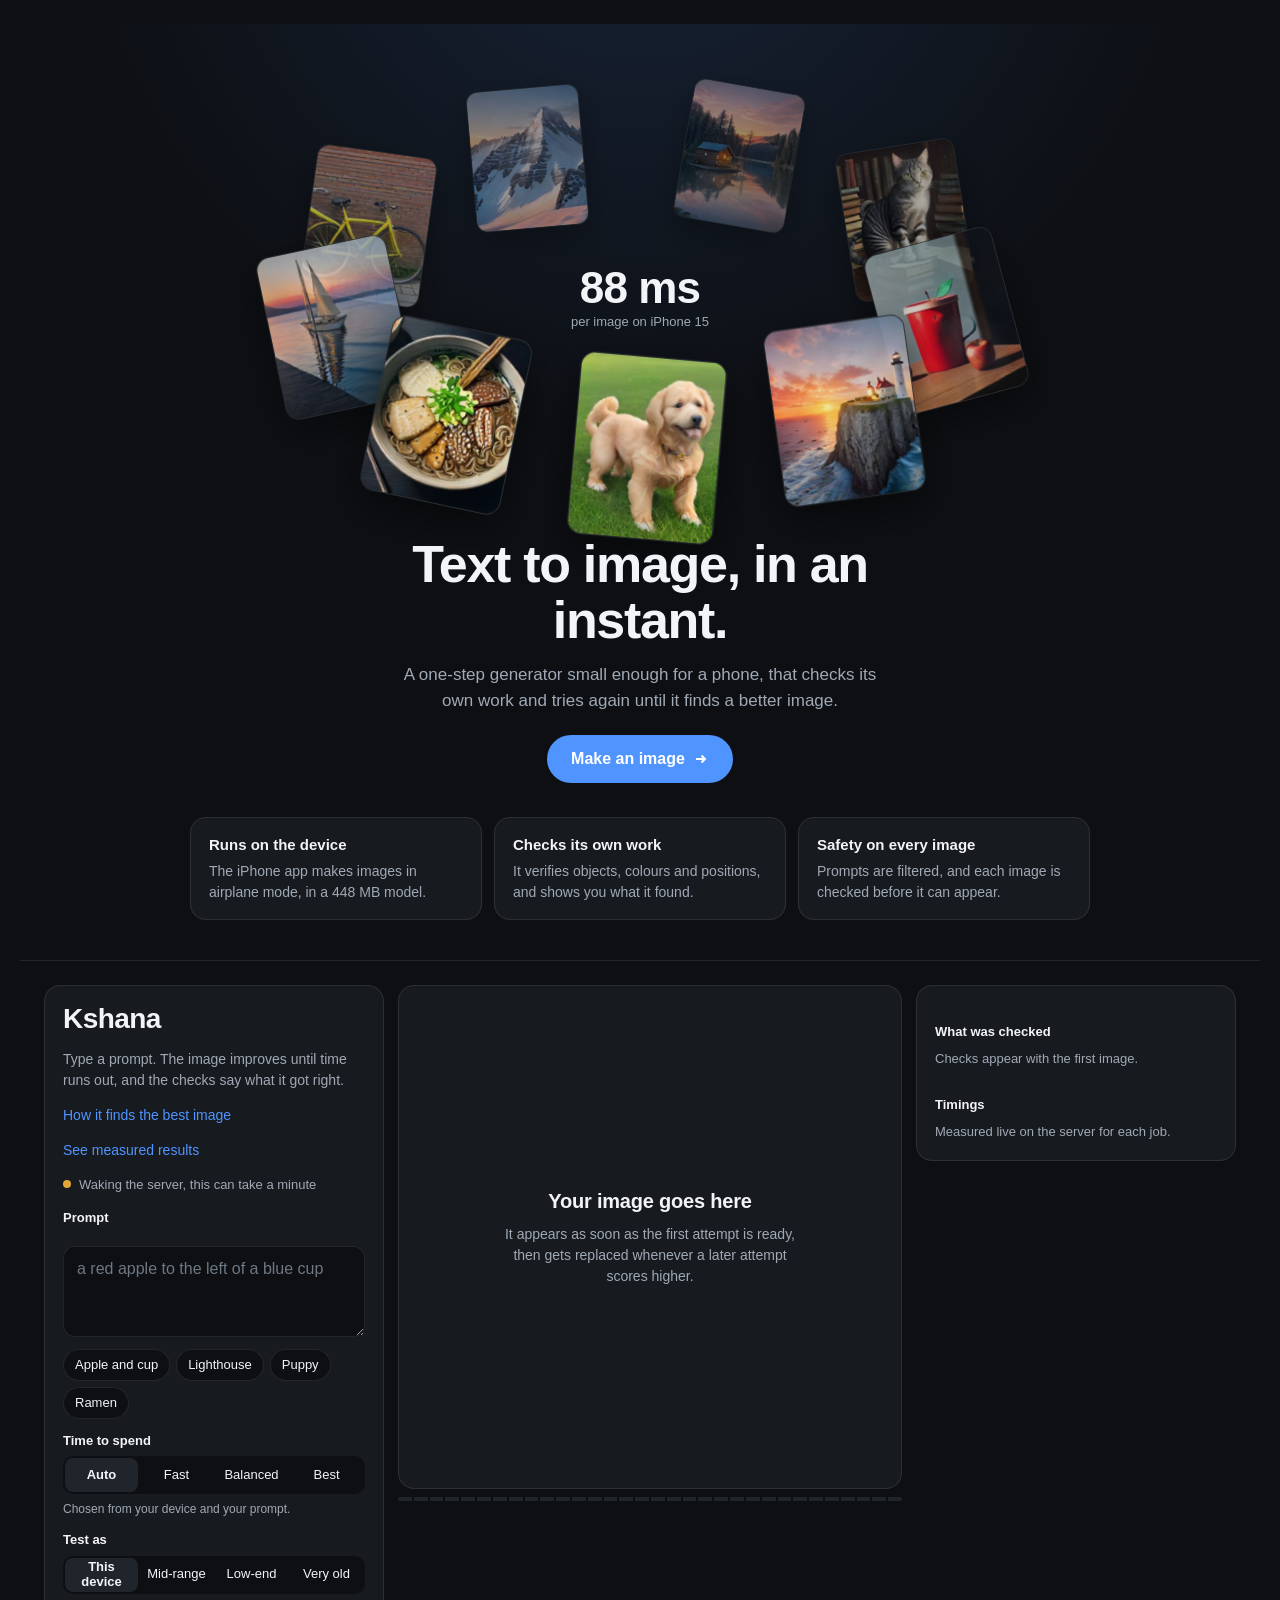
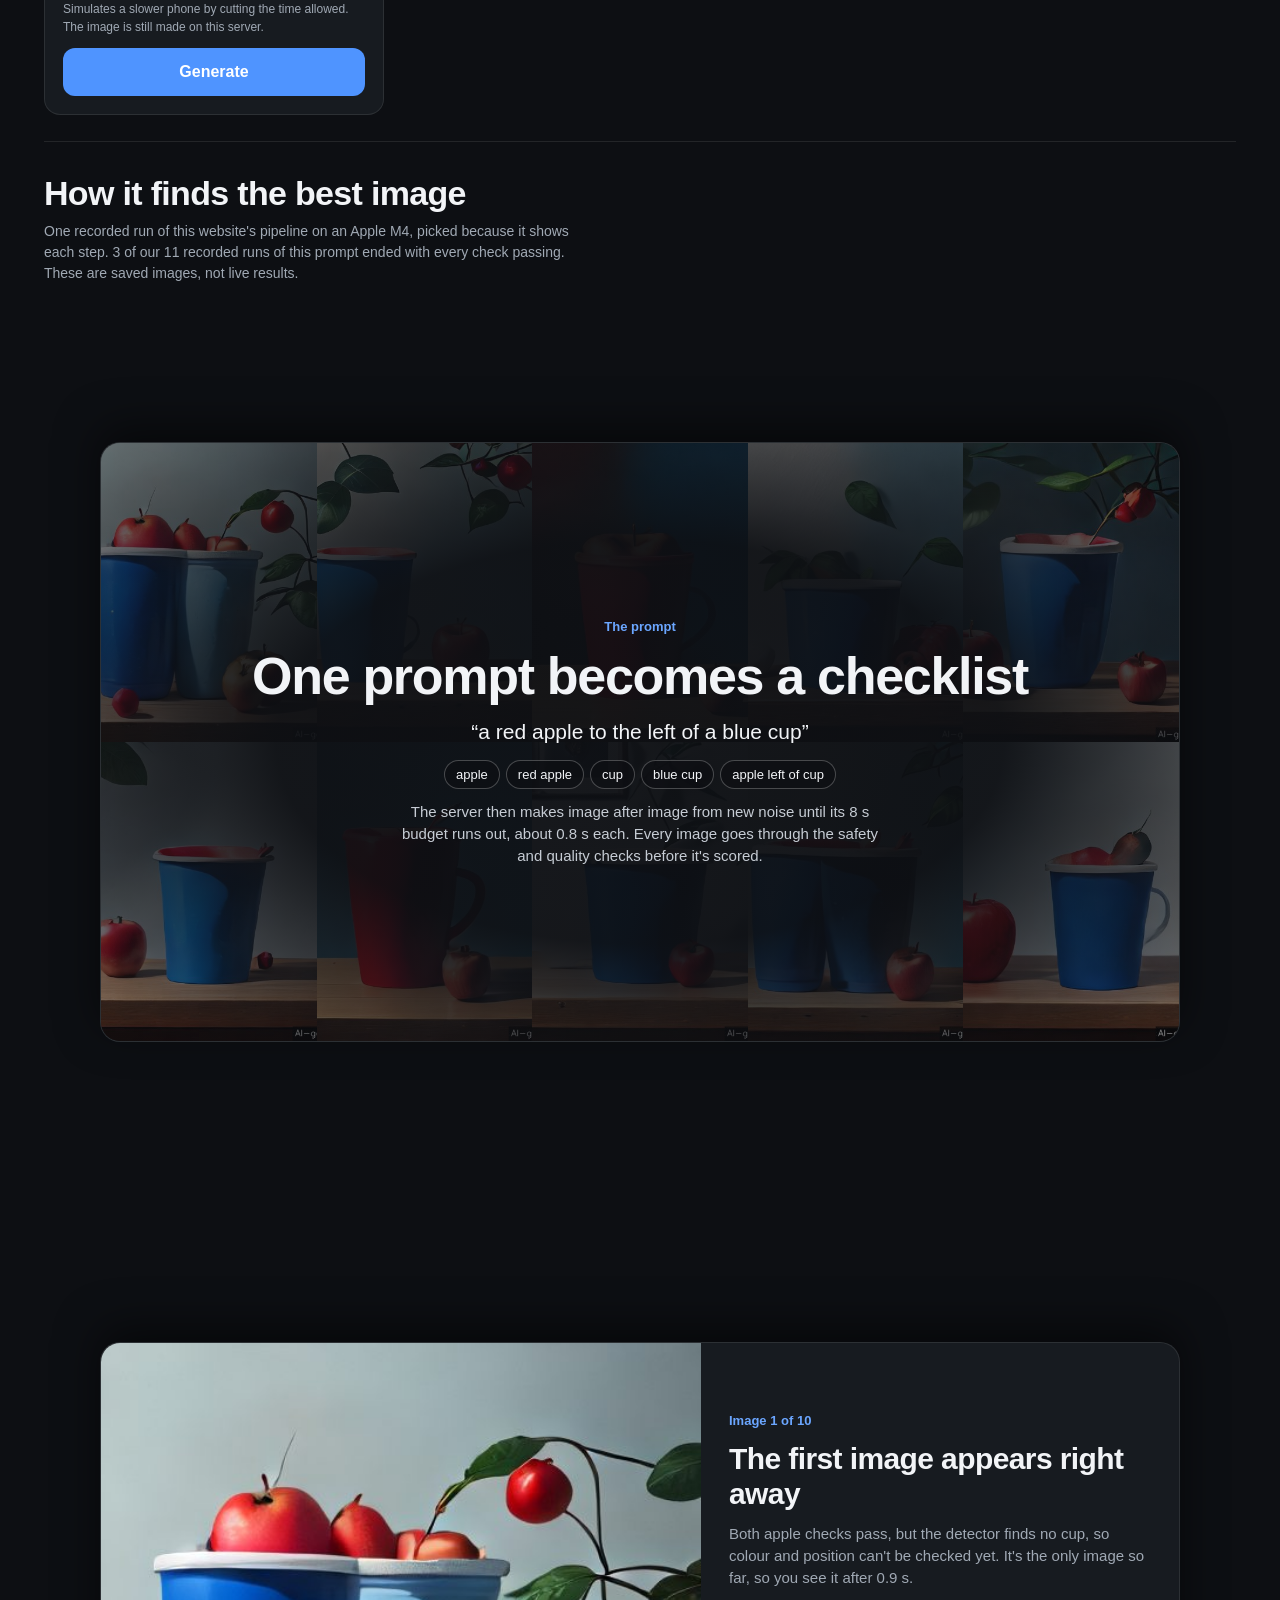
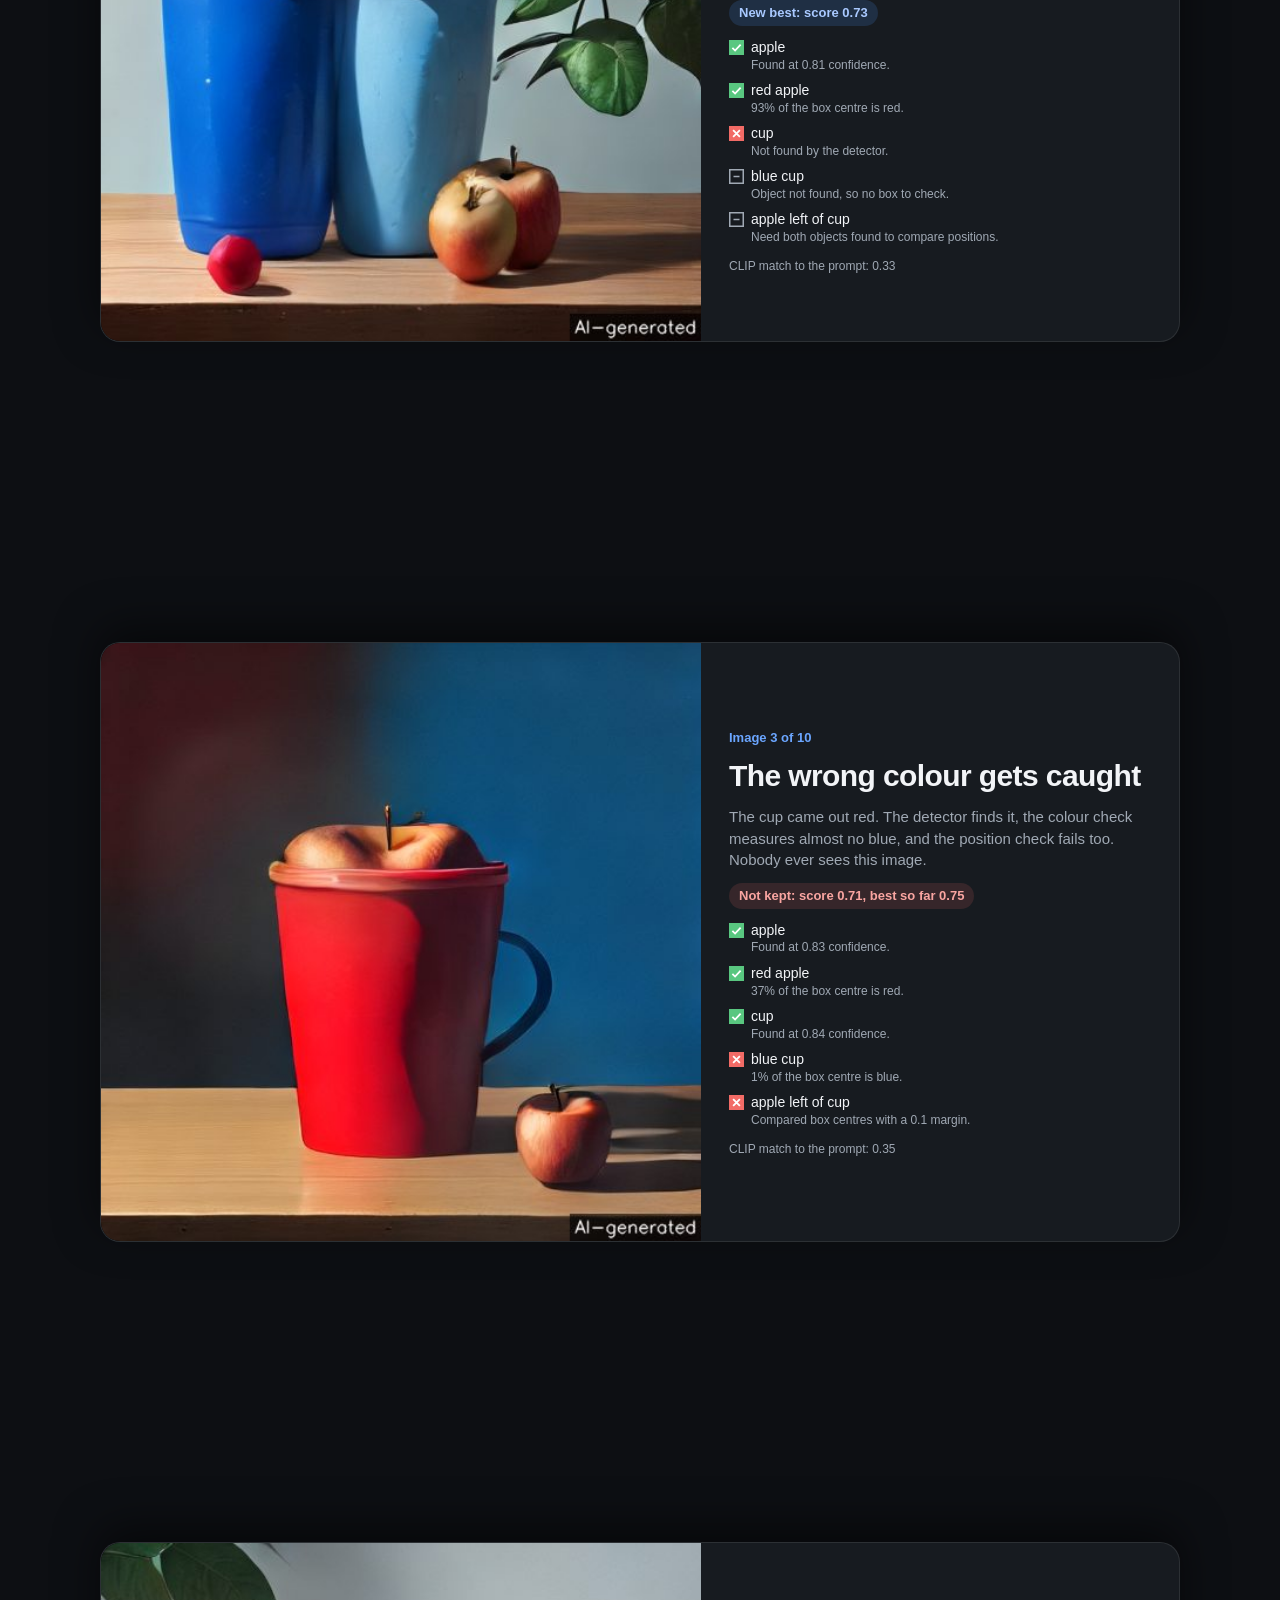
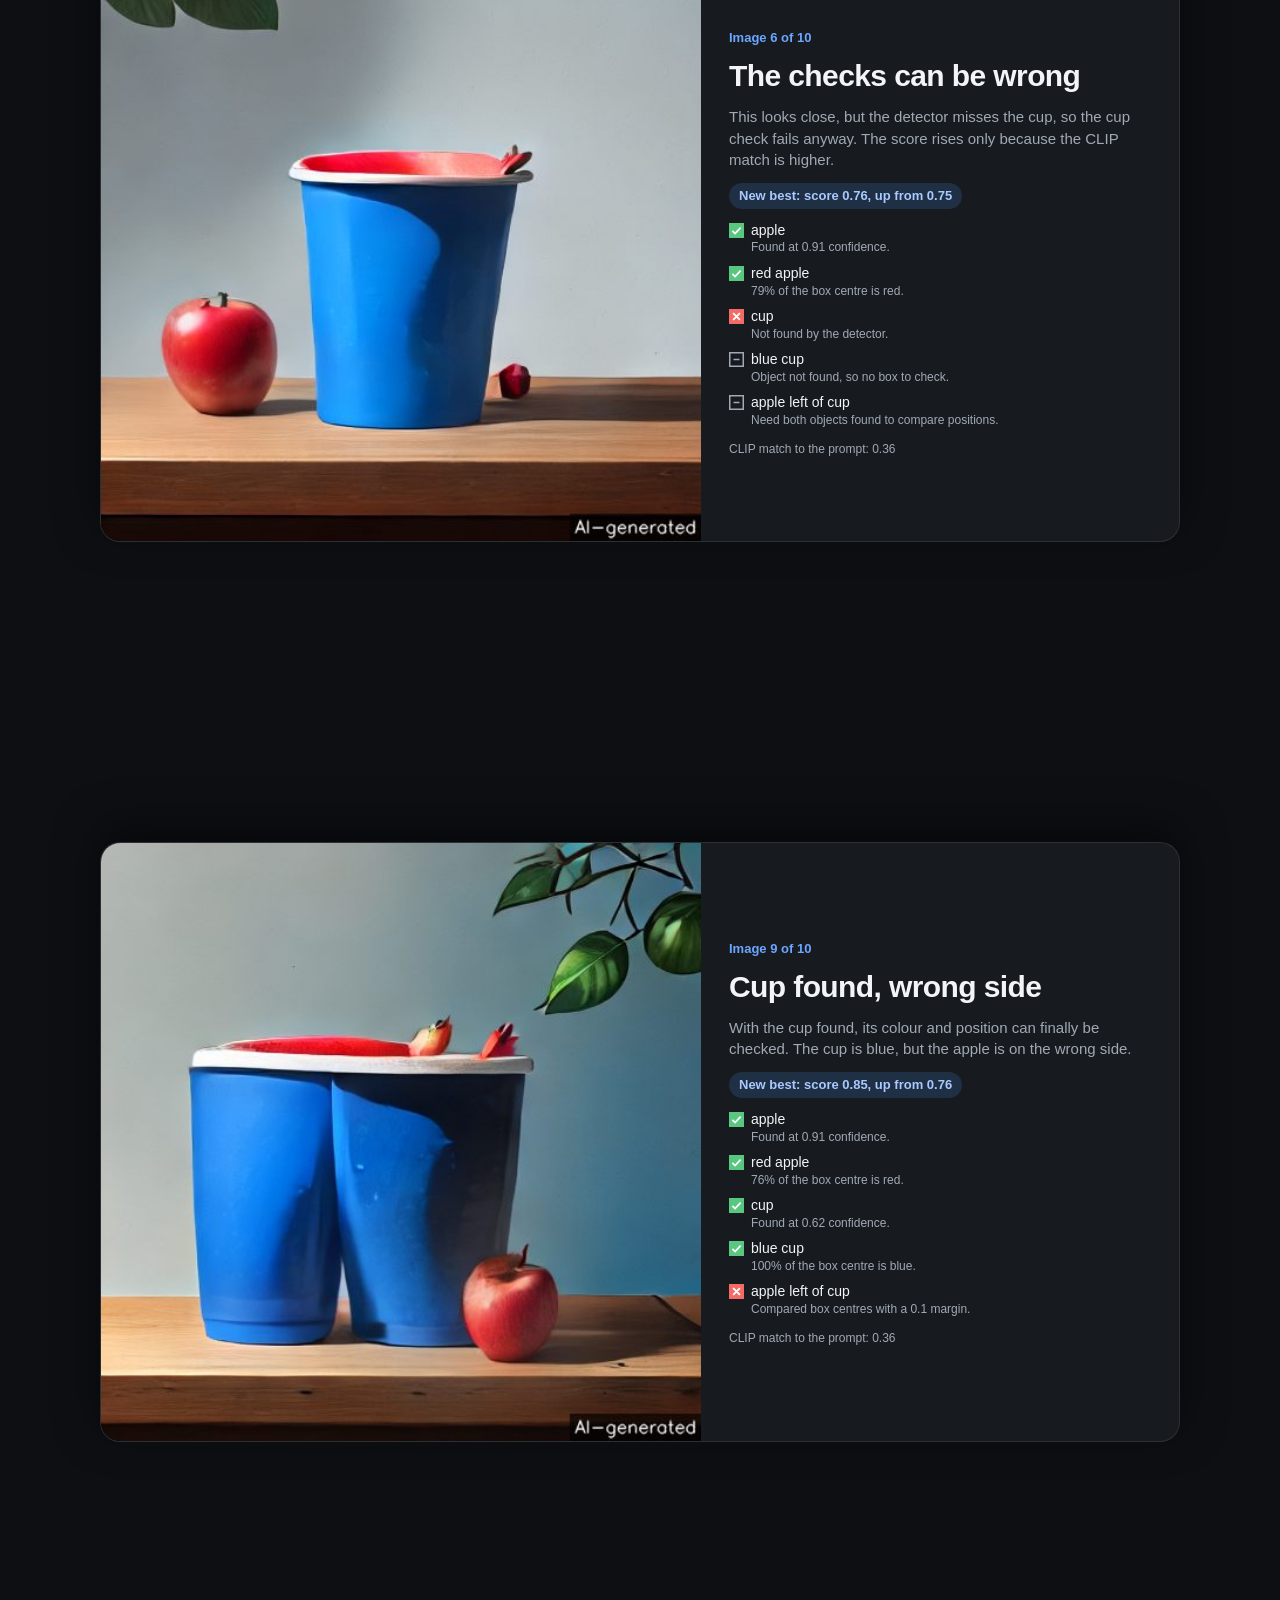
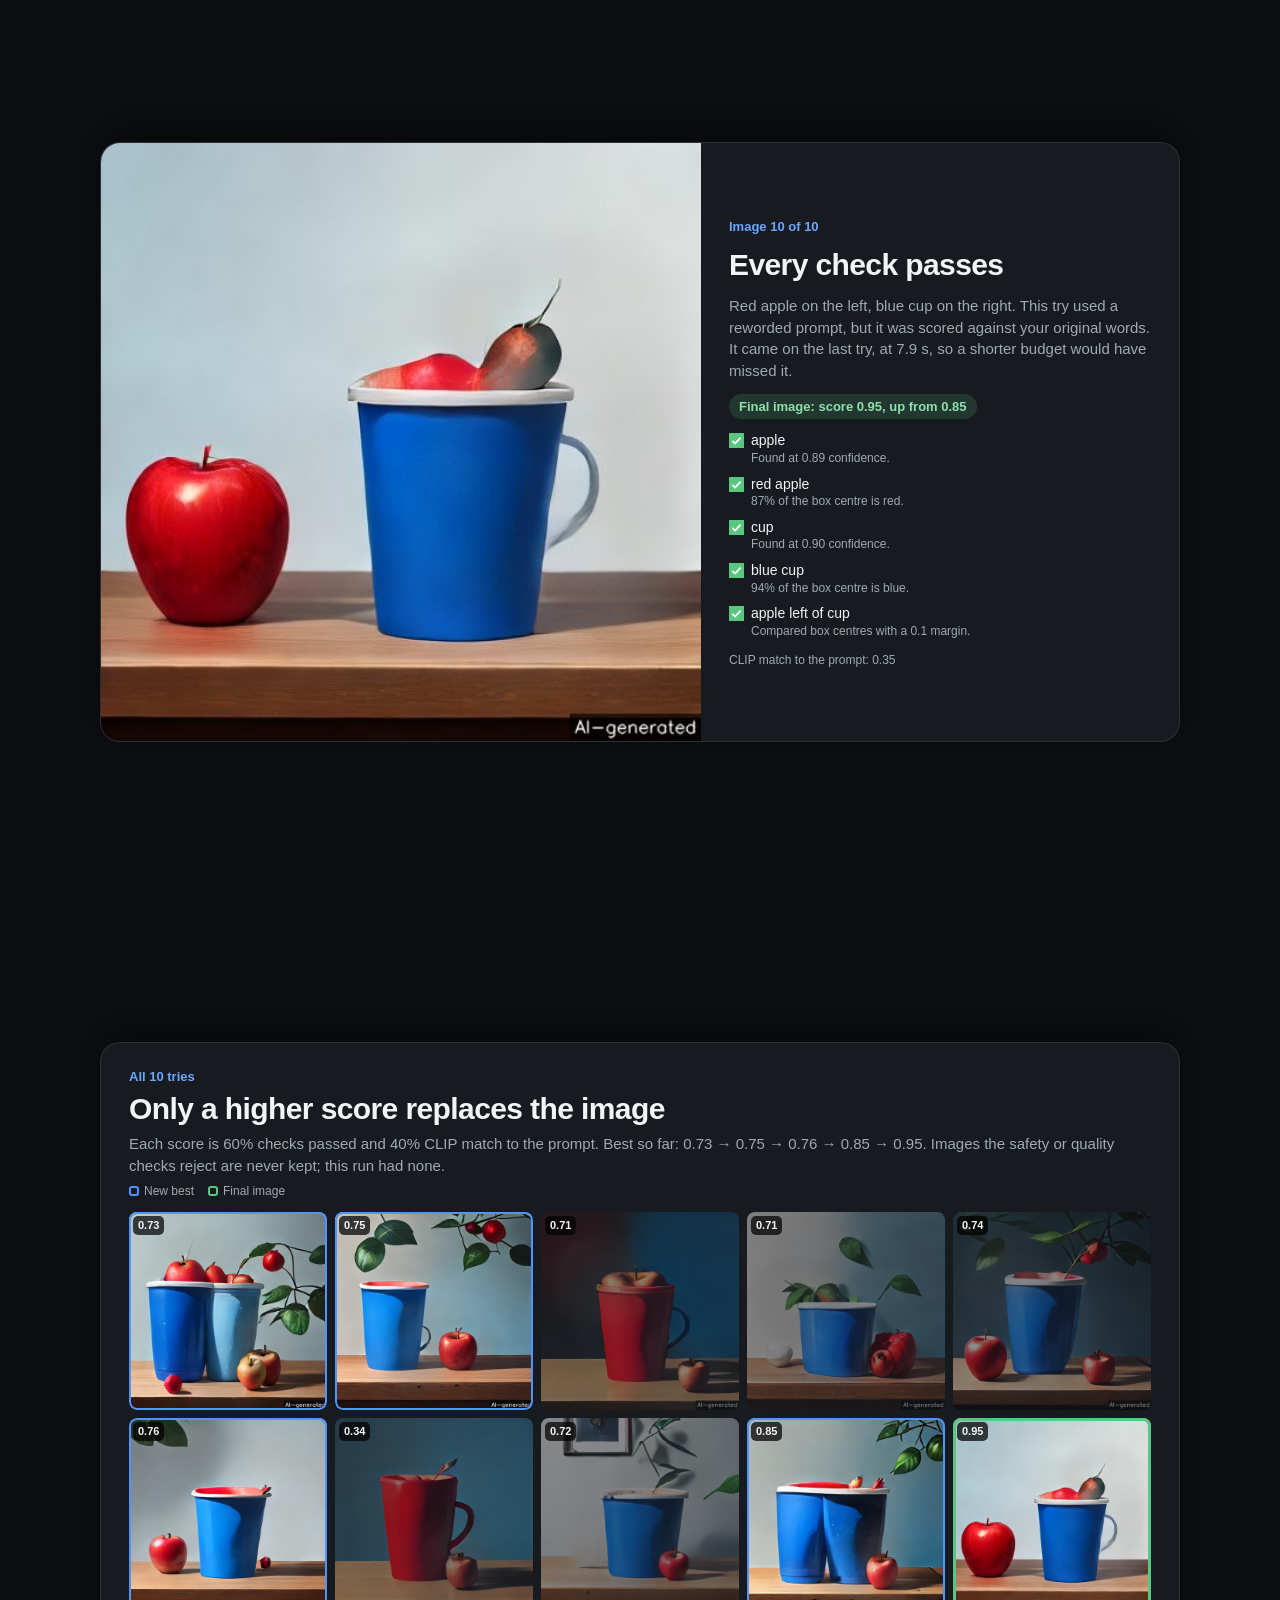
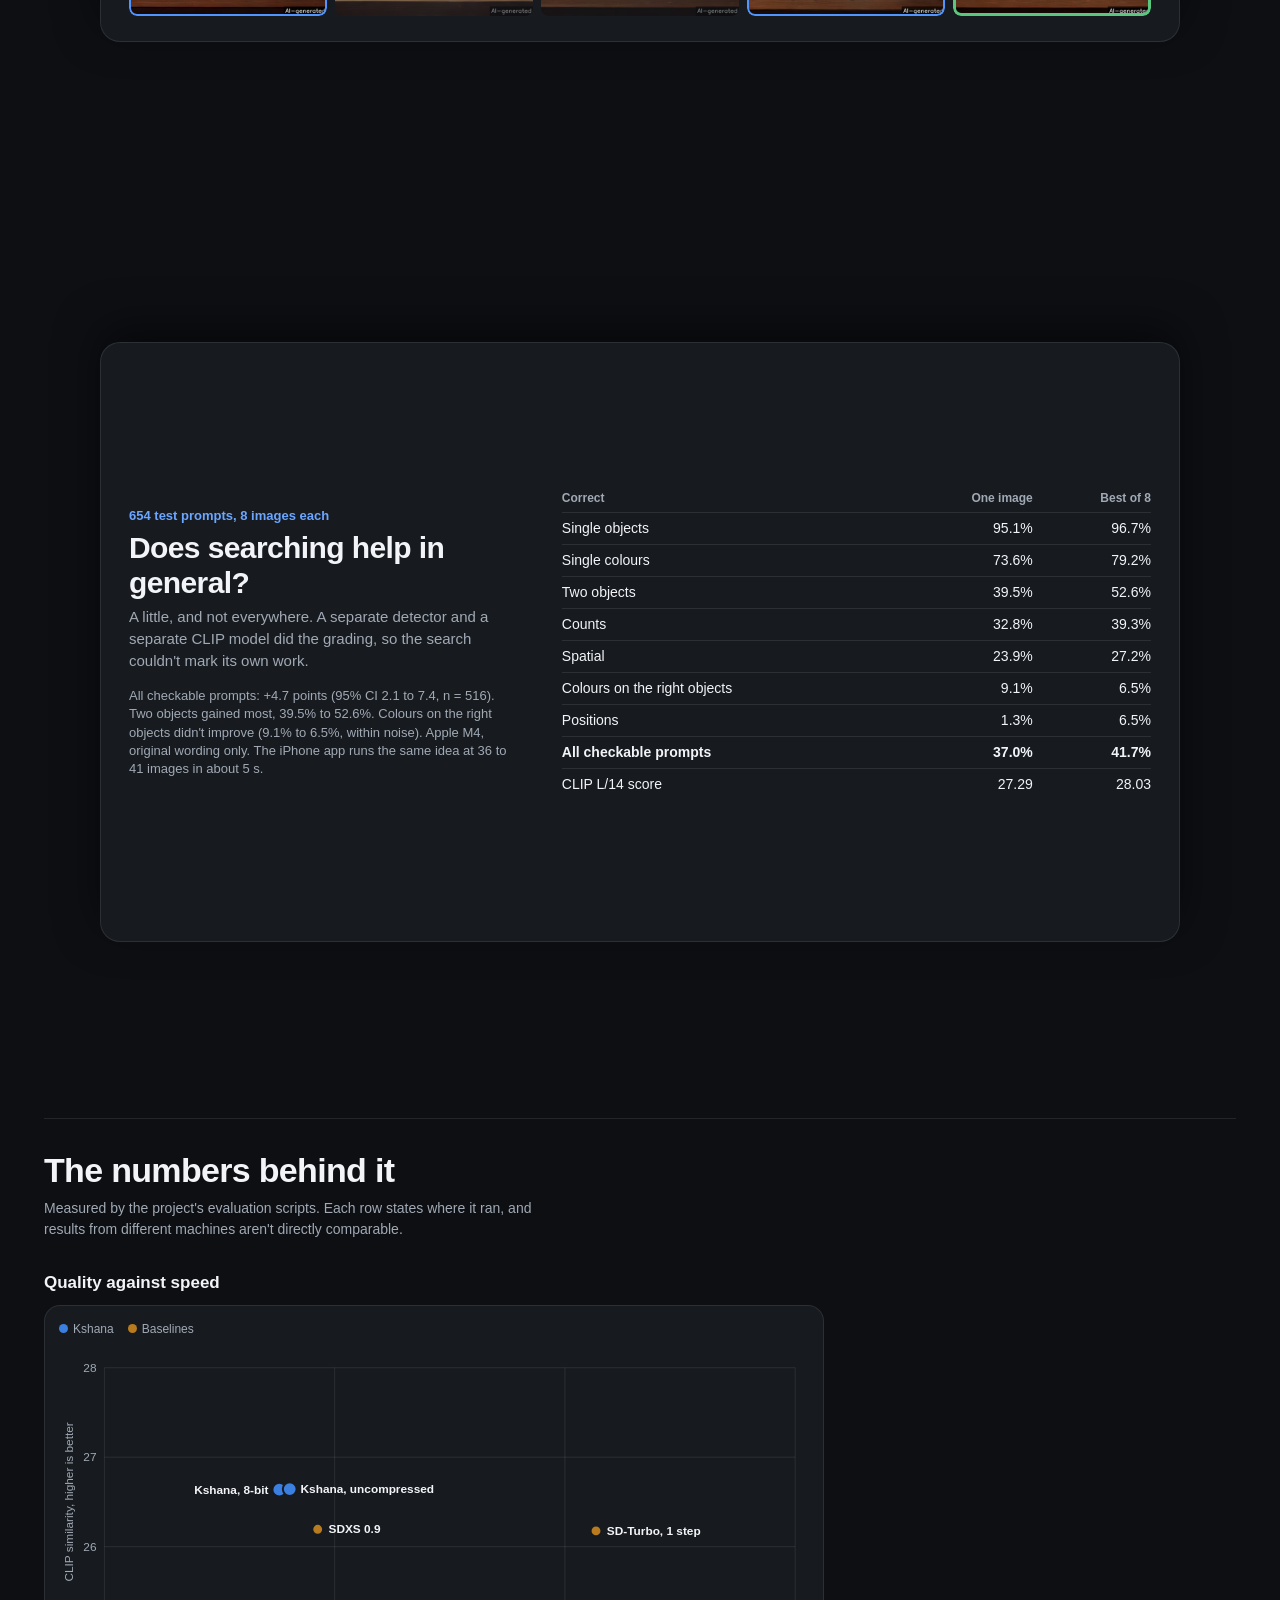
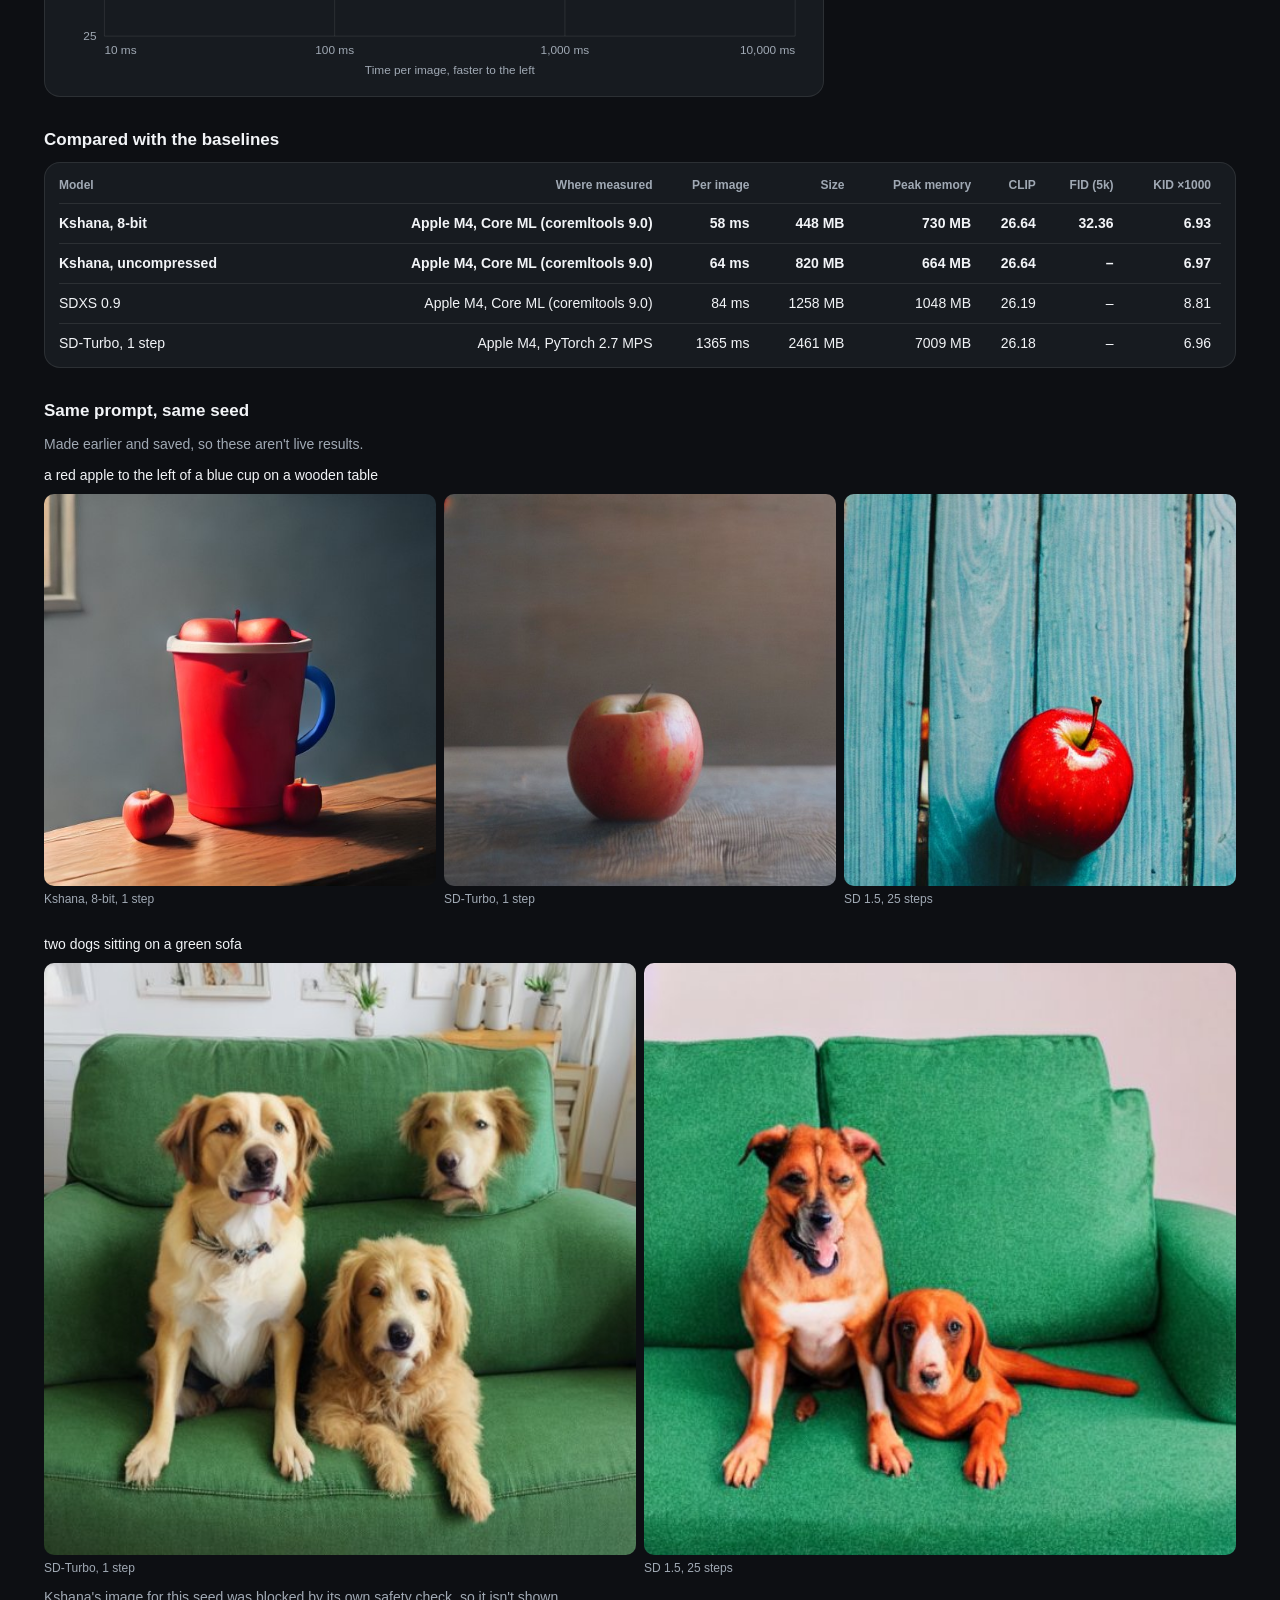
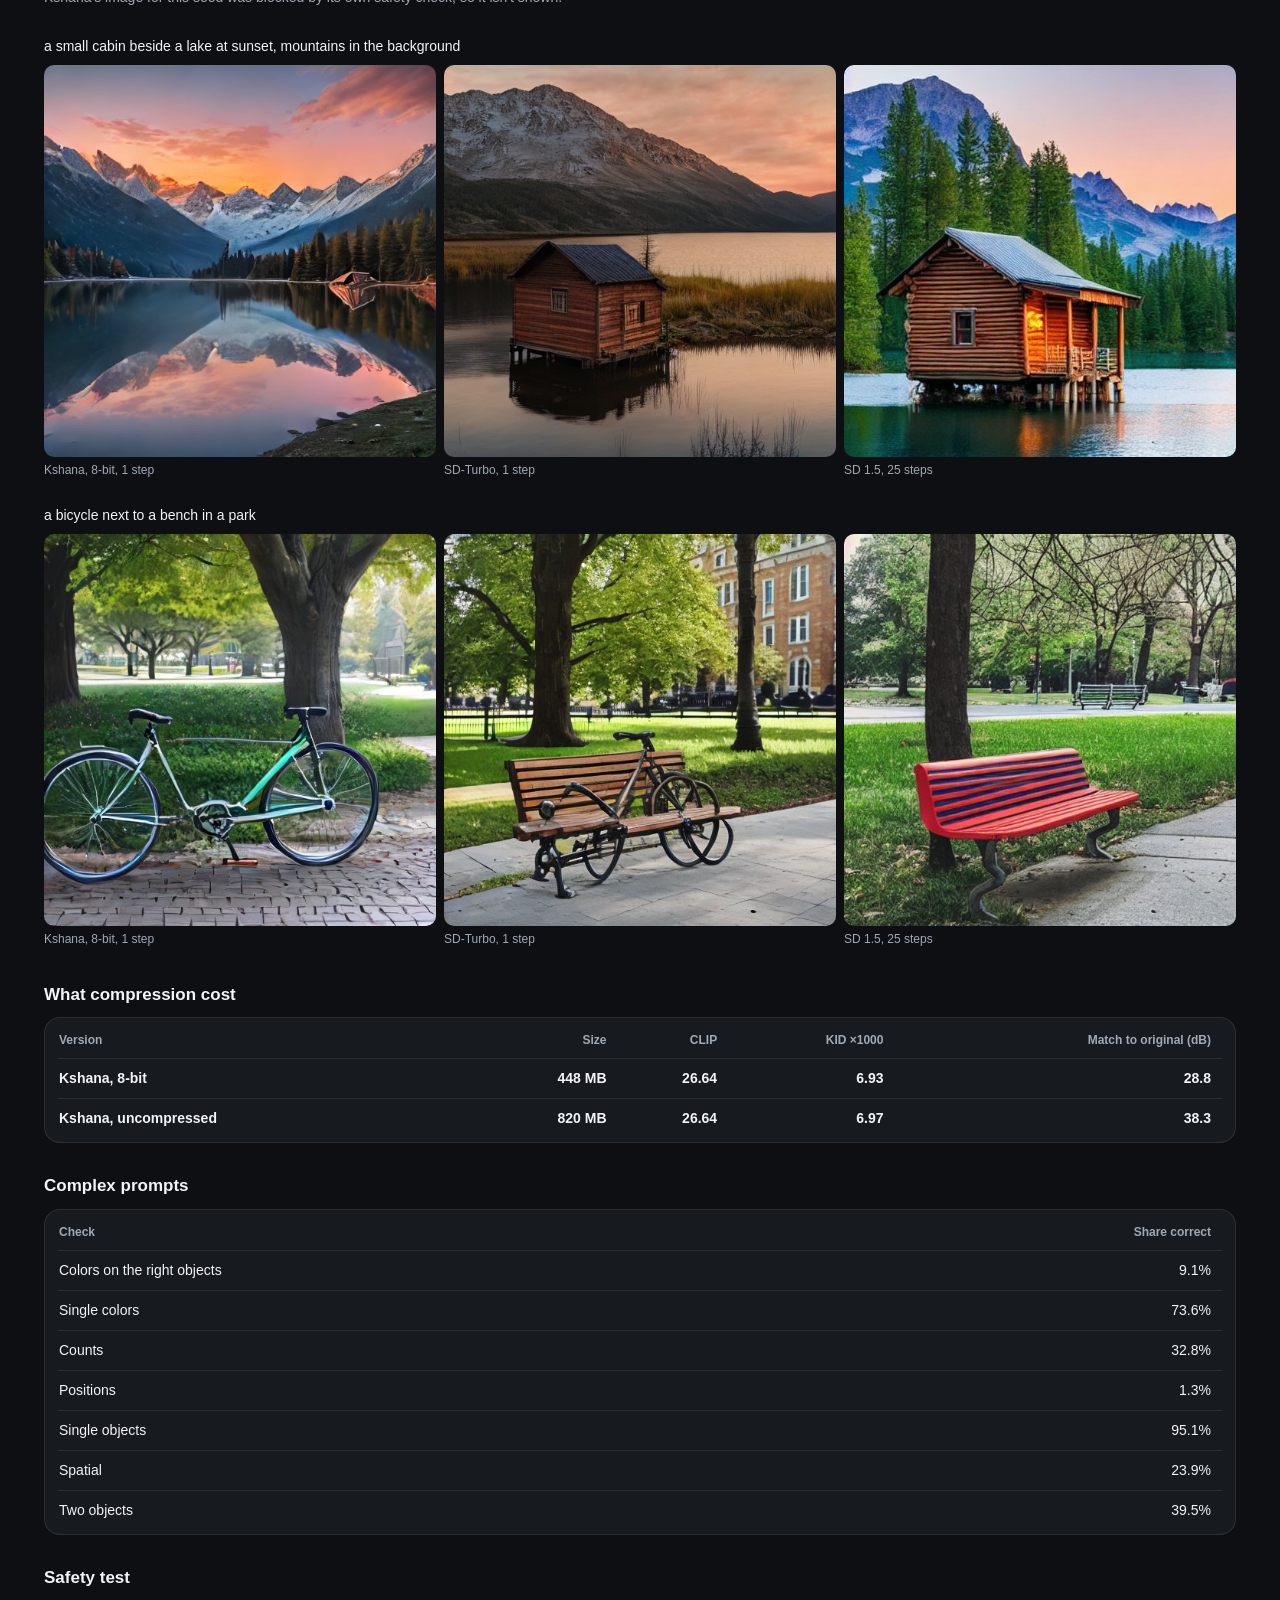
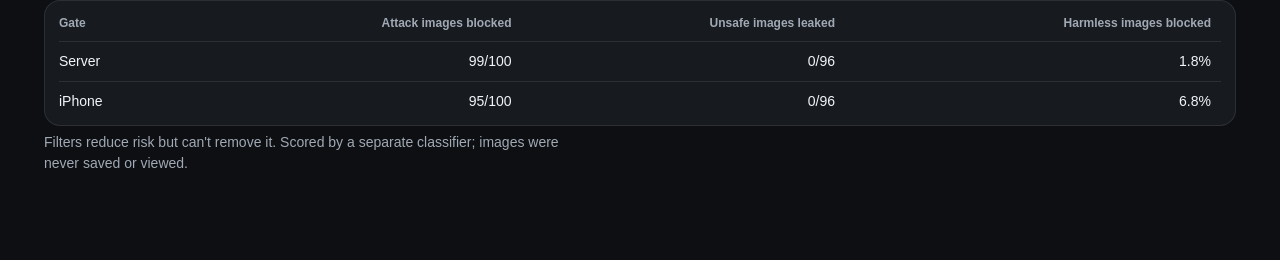
==== commit 0b110fc8: "Show how the search finds the best image, and report its measured benefit Add a website section of s" ====
--- a/web/index.html
+++ b/web/index.html
@@ -21,9 +21,9 @@
     <filter id="sep-m" color-interpolation-filters="sRGB"><feColorMatrix values="0 0 0 0 1  0 1 0 0 0  0 0 0 0 1  0 0 0 1 0"/></filter>
     <filter id="sep-y" color-interpolation-filters="sRGB"><feColorMatrix values="0 0 0 0 1  0 0 0 0 1  0 0 1 0 0  0 0 0 1 0"/></filter>
     <symbol id="i-pass" viewBox="0 0 20 20"><rect width="20" height="20" fill="var(--ok)"/><path d="M4.5 10.5l3.6 3.6 7.4-8" fill="none" stroke="#fff" stroke-width="2.4"/></symbol>
-    <symbol id="i-fail" viewBox="0 0 20 20"><rect width="20" height="20" fill="var(--strike)"/><path d="M5.5 5.5l9 9M14.5 5.5l-9 9" stroke="#fff" stroke-width="2.4"/></symbol>
-    <symbol id="i-none" viewBox="0 0 20 20"><rect x="1" y="1" width="18" height="18" fill="none" stroke="var(--k)" stroke-width="2"/><path d="M6 10h8" stroke="var(--k)" stroke-width="2"/></symbol>
-    <symbol id="i-info" viewBox="0 0 20 20"><rect width="20" height="20" fill="var(--k)"/><path d="M4 14l4-5 3 3 5-6" fill="none" stroke="#fff" stroke-width="2"/></symbol>
+    <symbol id="i-fail" viewBox="0 0 20 20"><rect width="20" height="20" fill="var(--bad)"/><path d="M5.5 5.5l9 9M14.5 5.5l-9 9" stroke="#fff" stroke-width="2.4"/></symbol>
+    <symbol id="i-none" viewBox="0 0 20 20"><rect x="1" y="1" width="18" height="18" fill="none" stroke="var(--muted)" stroke-width="2"/><path d="M6 10h8" stroke="var(--muted)" stroke-width="2"/></symbol>
+    <symbol id="i-info" viewBox="0 0 20 20"><rect width="20" height="20" fill="var(--panel-2)"/><path d="M4 14l4-5 3 3 5-6" fill="none" stroke="var(--muted)" stroke-width="2"/></symbol>
     <symbol id="i-reg" viewBox="0 0 48 48"><circle cx="24" cy="24" r="13" fill="none" stroke="currentColor" stroke-width="3"/><path d="M24 2v44M2 24h44" stroke="currentColor" stroke-width="3"/></symbol>
   </defs>
 </svg>
@@ -52,6 +52,7 @@
     <h1 class="mark"><span class="mark-c" aria-hidden="true">Kshana</span><span class="mark-m" aria-hidden="true">Kshana</span><span class="mark-k">Kshana</span></h1>
     <p class="lede">Type a prompt. The image improves until time runs out, and the checks say what it got right.</p>
 
+    <p class="compare-link" id="how-link" hidden><a href="#how">How it finds the best image</a></p>
     <p class="compare-link" id="compare-link" hidden><a href="#compare">See measured results</a></p>
 
     <p class="server" id="server" data-state="checking">
@@ -136,6 +137,14 @@
     </details>
   </section>
 
+  <section class="how" id="how" aria-labelledby="how-title" hidden>
+    <header class="how-head">
+      <h2 class="compare-title" id="how-title">How it finds the best image</h2>
+      <p class="compare-note" id="how-note"></p>
+    </header>
+    <ol class="how-stack" id="how-stack"></ol>
+  </section>
+
   <section class="compare" id="compare" aria-label="Measured results" hidden>
     <h2 class="compare-title">The numbers behind it</h2>
     <p class="compare-note" id="compare-note"></p>
@@ -166,5 +175,6 @@
 </main>
 <script src="compare.js" defer></script>
 <script src="hero.js" defer></script>
+<script src="how.js" defer></script>
 </body>
 </html>
--- a/web/style.css
+++ b/web/style.css
@@ -172,8 +172,101 @@
 .cleanup summary { font-weight: 600; cursor: pointer; }
 .cleanup ul { margin: 8px 0 0; padding-left: 18px; color: var(--muted); }
 
+/* How it finds the best image: cards pin to the top of the screen and the next one slides over. */
+.how { grid-column: 1 / -1; min-width: 0; margin-top: 12px; padding-top: 32px; border-top: 1px solid var(--line); }
+.how-head { max-width: 760px; margin-bottom: 8px; }
+.how-stack { --card-h: min(760px, calc(100vh - 88px)); --step: 5px; margin: 0; padding: 0; list-style: none; }
+@supports (height: 100svh) { .how-stack { --card-h: min(760px, calc(100svh - 88px)); } }
+.how-step { position: sticky; top: calc(var(--i) * var(--step)); display: flex; align-items: center; justify-content: center; height: 100vh; height: 100svh; }
+.how-card { width: 100%; max-width: 1080px; height: var(--card-h); overflow: hidden; background: var(--panel); border: 1px solid var(--line); border-radius: 20px; box-shadow: 0 -14px 44px rgba(0, 0, 0, 0.5); }
+.how-kicker { font-size: 13px; font-weight: 600; color: var(--accent-hover); font-variant-numeric: tabular-nums; }
+.how-title { font-size: clamp(21px, 2.6vw, 30px); font-weight: 700; letter-spacing: -0.02em; line-height: 1.15; }
+.how-text { font-size: 14px; line-height: 1.45; color: var(--muted); }
+
+.how-card-attempt { display: flex; flex-direction: column; }
+.how-visual { position: relative; flex: 1 1 0; min-height: 0; background: #08090c; }
+.how-visual img { position: absolute; inset: 0; width: 100%; height: 100%; object-fit: contain; }
+.how-copy { display: flex; flex: 0 0 auto; flex-direction: column; gap: 8px; padding: 14px 16px; }
+.how-verdict { align-self: flex-start; padding: 3px 10px; border-radius: 999px; font-size: 13px; font-weight: 600; font-variant-numeric: tabular-nums; }
+.how-verdict-best { background: rgba(79, 148, 255, 0.16); color: #a9c9ff; }
+.how-verdict-final { background: rgba(89, 199, 128, 0.16); color: #8fe0ab; }
+.how-verdict-dropped { background: rgba(242, 107, 102, 0.14); color: #f9a5a1; }
+.how-checks { display: grid; grid-template-columns: repeat(2, minmax(0, 1fr)); gap: 4px 12px; margin: 0; padding: 0; list-style: none; }
+.how-check { display: grid; grid-template-columns: 15px minmax(0, 1fr); column-gap: 7px; align-items: start; font-size: 13px; line-height: 1.35; }
+.how-check svg { width: 15px; height: 15px; margin-top: 2px; }
+.how-check-label { font-weight: 500; }
+.how-check-detail { display: none; grid-column: 2; font-size: 12px; color: var(--muted); }
+.how-clip { font-size: 12px; color: var(--muted); font-variant-numeric: tabular-nums; }
+
+.how-card-intro { position: relative; display: flex; align-items: center; justify-content: center; }
+.how-mosaic { position: absolute; inset: 0; display: grid; grid-template-columns: repeat(3, 1fr); grid-auto-rows: 1fr; opacity: 0.8; }
+.how-mosaic img { width: 100%; height: 100%; min-height: 0; object-fit: cover; }
+.how-mosaic img:nth-child(n + 10) { display: none; }
+.how-intro { position: relative; display: grid; justify-items: center; gap: 12px; width: 100%; height: 100%; align-content: center; padding: 20px; text-align: center; background: radial-gradient(ellipse 75% 75% at center, rgba(13, 15, 19, 0.95) 45%, rgba(13, 15, 19, 0.28)); }
+.how-intro-title { font-size: clamp(28px, 5vw, 52px); font-weight: 700; letter-spacing: -0.025em; line-height: 1.06; }
+.how-prompt { font-size: clamp(16px, 2.2vw, 21px); font-weight: 500; }
+.how-chips { display: flex; flex-wrap: wrap; justify-content: center; gap: 6px; margin: 0; padding: 0; list-style: none; }
+.how-chip { padding: 4px 11px; border: 1px solid rgba(255, 255, 255, 0.24); border-radius: 999px; background: rgba(13, 15, 19, 0.7); font-size: 13px; }
+.how-intro .how-text { max-width: 58ch; color: #c6ccd4; }
+
+.how-card-sheet, .how-card-benefit { display: flex; flex-direction: column; gap: 12px; padding: 16px; }
+.how-sheet-head { display: grid; gap: 6px; }
+.how-sheet { display: grid; flex: 1 1 auto; grid-template-columns: repeat(4, minmax(0, 1fr)); align-content: start; gap: 6px; min-height: 0; margin: 0; padding: 0; list-style: none; }
+.how-tile { position: relative; overflow: hidden; border-radius: 8px; }
+.how-tile img { width: 100%; height: auto; aspect-ratio: 1; object-fit: cover; }
+.how-tile-dropped img { opacity: 0.5; }
+.how-tile::after { content: ""; position: absolute; inset: 0; border-radius: inherit; pointer-events: none; }
+.how-tile-best::after { box-shadow: inset 0 0 0 2px var(--accent); }
+.how-tile-final::after { box-shadow: inset 0 0 0 3px var(--ok); }
+.how-tile-score { position: absolute; left: 4px; top: 4px; padding: 1px 5px; border-radius: 5px; background: rgba(0, 0, 0, 0.72); font-size: 11px; font-weight: 600; font-variant-numeric: tabular-nums; }
+.how-legend { display: flex; gap: 14px; margin: 0; padding: 0; list-style: none; font-size: 12px; color: var(--muted); }
+.how-legend li::before { content: ""; display: inline-block; width: 10px; height: 10px; margin-right: 5px; border-radius: 3px; vertical-align: -1px; }
+.how-legend-best::before { box-shadow: inset 0 0 0 2px var(--accent); }
+.how-legend-final::before { box-shadow: inset 0 0 0 2px var(--ok); }
+
+.how-table { flex: 0 1 auto; min-height: 0; overflow-y: auto; }
+.how-table table { width: 100%; border-collapse: collapse; font-size: 13px; }
+.how-table th, .how-table td { padding: 5px 0 5px 10px; border-bottom: 1px solid var(--line); text-align: right; font-variant-numeric: tabular-nums; white-space: nowrap; }
+.how-table th:first-child, .how-table td:first-child { padding-left: 0; text-align: left; white-space: normal; }
+.how-table th { font-size: 12px; font-weight: 600; color: var(--muted); }
+.how-table tr:last-child td { border-bottom: 0; }
+.how-table-all td { font-weight: 700; }
+.how-foot { font-size: 12px; line-height: 1.4; color: var(--muted); }
+
+@media (min-width: 960px) {
+  .how-stack { --card-h: min(600px, calc(100vh - 128px)); --step: 8px; }
+  @supports (height: 100svh) { .how-stack { --card-h: min(600px, calc(100svh - 128px)); } }
+  .how-card-attempt { display: grid; grid-template-columns: var(--card-h) minmax(0, 1fr); }
+  .how-visual { height: var(--card-h); }
+  .how-copy { justify-content: center; gap: 12px; padding: 28px; }
+  .how-text { font-size: 15px; }
+  .how-checks { grid-template-columns: minmax(0, 1fr); gap: 8px; }
+  .how-check { font-size: 14px; }
+  .how-check-detail { display: block; }
+  .how-card-sheet, .how-card-benefit { padding: 24px 28px; }
+  .how-sheet { grid-template-columns: repeat(5, minmax(0, 1fr)); gap: 8px; max-width: calc((var(--card-h) - 190px) / 2 * 5 + 32px); }
+  .how-mosaic { grid-template-columns: repeat(5, 1fr); }
+  .how-mosaic img:nth-child(n) { display: block; }
+  .how-card-benefit { display: grid; grid-template-columns: minmax(0, 0.8fr) minmax(0, 1.2fr); grid-template-rows: auto auto; align-content: center; column-gap: 40px; row-gap: 16px; }
+  .how-card-benefit .how-sheet-head { align-self: end; }
+  .how-card-benefit .how-table { grid-column: 2; grid-row: 1 / span 2; align-self: center; }
+  .how-card-benefit .how-foot { grid-column: 1; grid-row: 2; font-size: 13px; }
+  .how-table table { font-size: 14px; }
+}
+/* Too short to pin a whole card, or motion turned off: a plain list instead. */
+@media (max-height: 639px), (prefers-reduced-motion: reduce) {
+  .how-step { position: static; display: block; height: auto; padding: 8px 0; }
+  .how-card { height: auto; box-shadow: none; }
+  .how-card-attempt { display: flex; flex-direction: column; }
+  .how-visual { flex: none; height: auto; }
+  .how-visual img { position: static; height: auto; max-height: 420px; }
+  .how-copy { justify-content: flex-start; }
+  .how-intro { height: auto; }
+  .how-sheet { max-width: 640px; }
+}
+
 /* Measured results */
-.compare { max-width: 1240px; margin: 12px auto 0; padding: 32px 16px 56px; border-top: 1px solid var(--line); }
+.compare { grid-column: 1 / -1; min-width: 0; margin: 12px 0 0; padding: 32px 0 56px; border-top: 1px solid var(--line); }
 .compare-title { font-size: clamp(24px, 4vw, 34px); font-weight: 700; letter-spacing: -0.02em; line-height: 1.15; margin-bottom: 8px; }
 .compare-head { font-size: 17px; font-weight: 600; margin: 30px 0 10px; }
 .compare-note { color: var(--muted); font-size: 14px; margin: 6px 0; max-width: 68ch; }
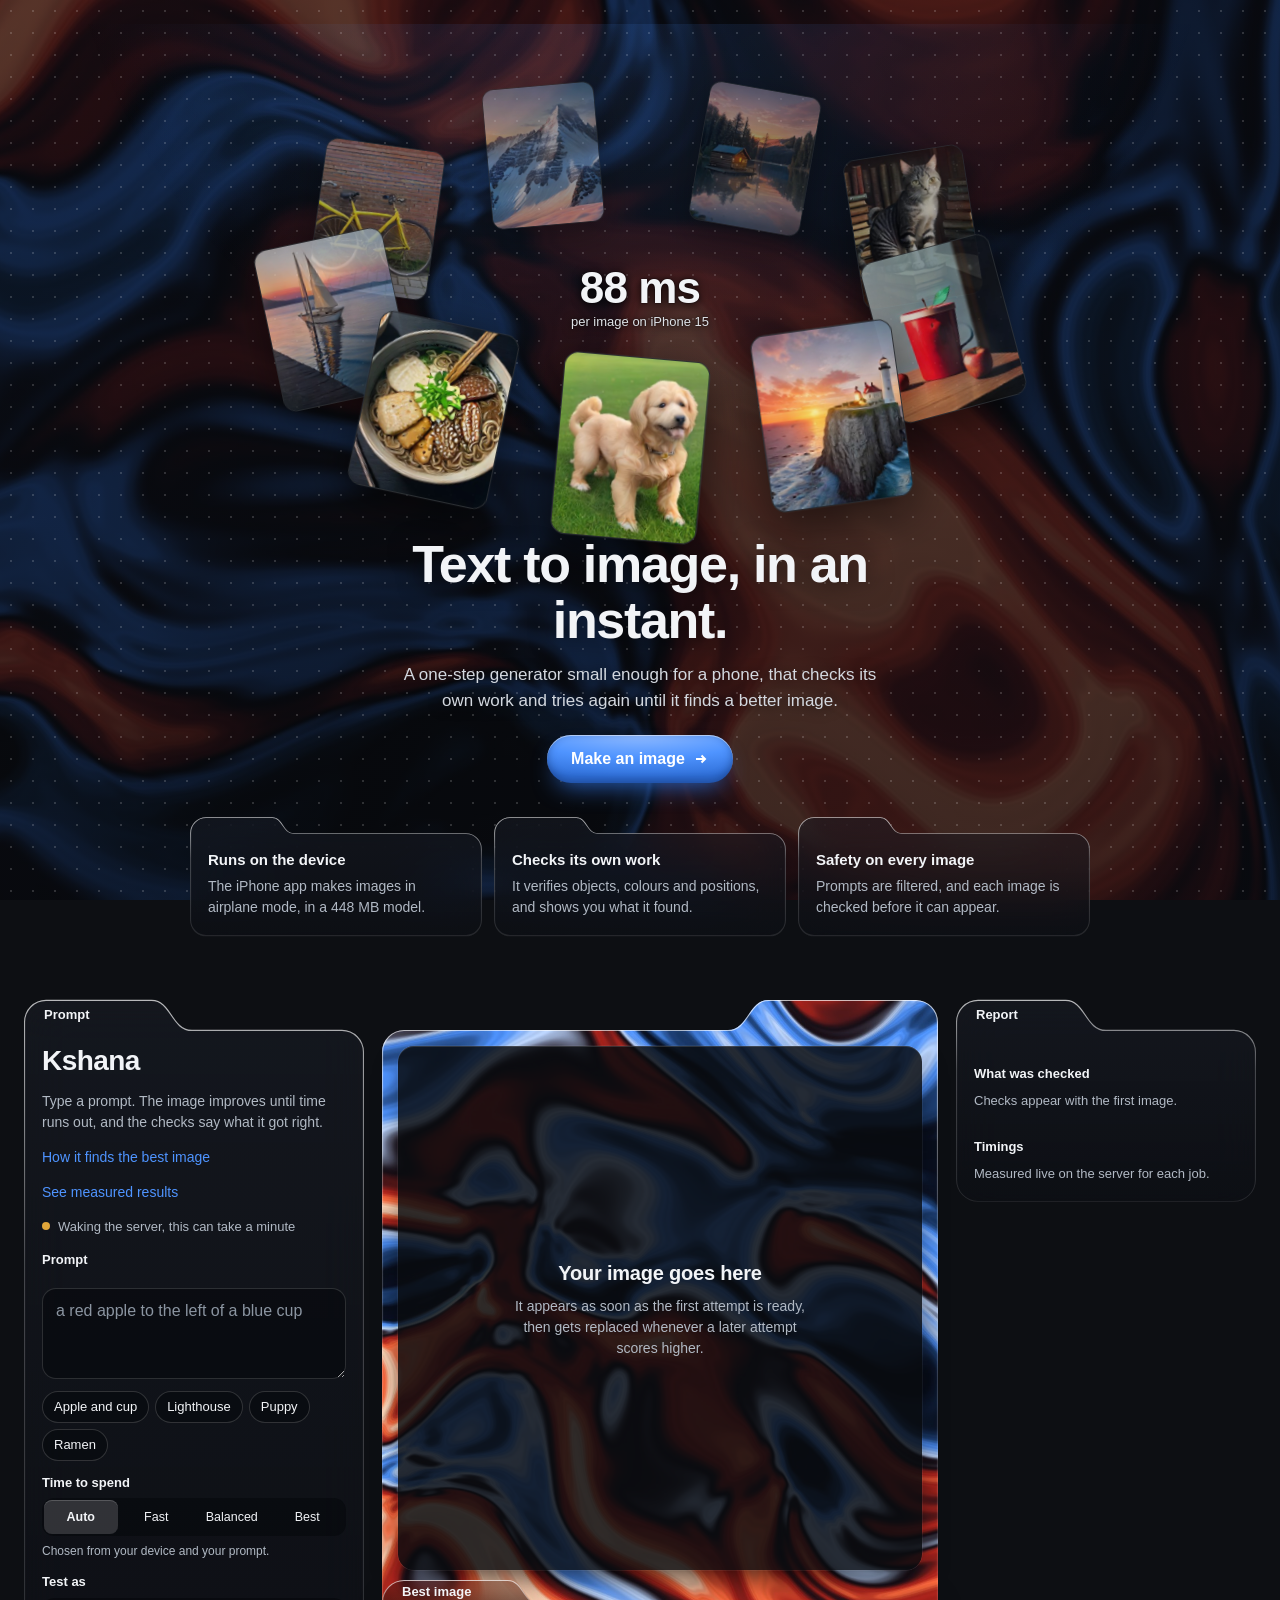
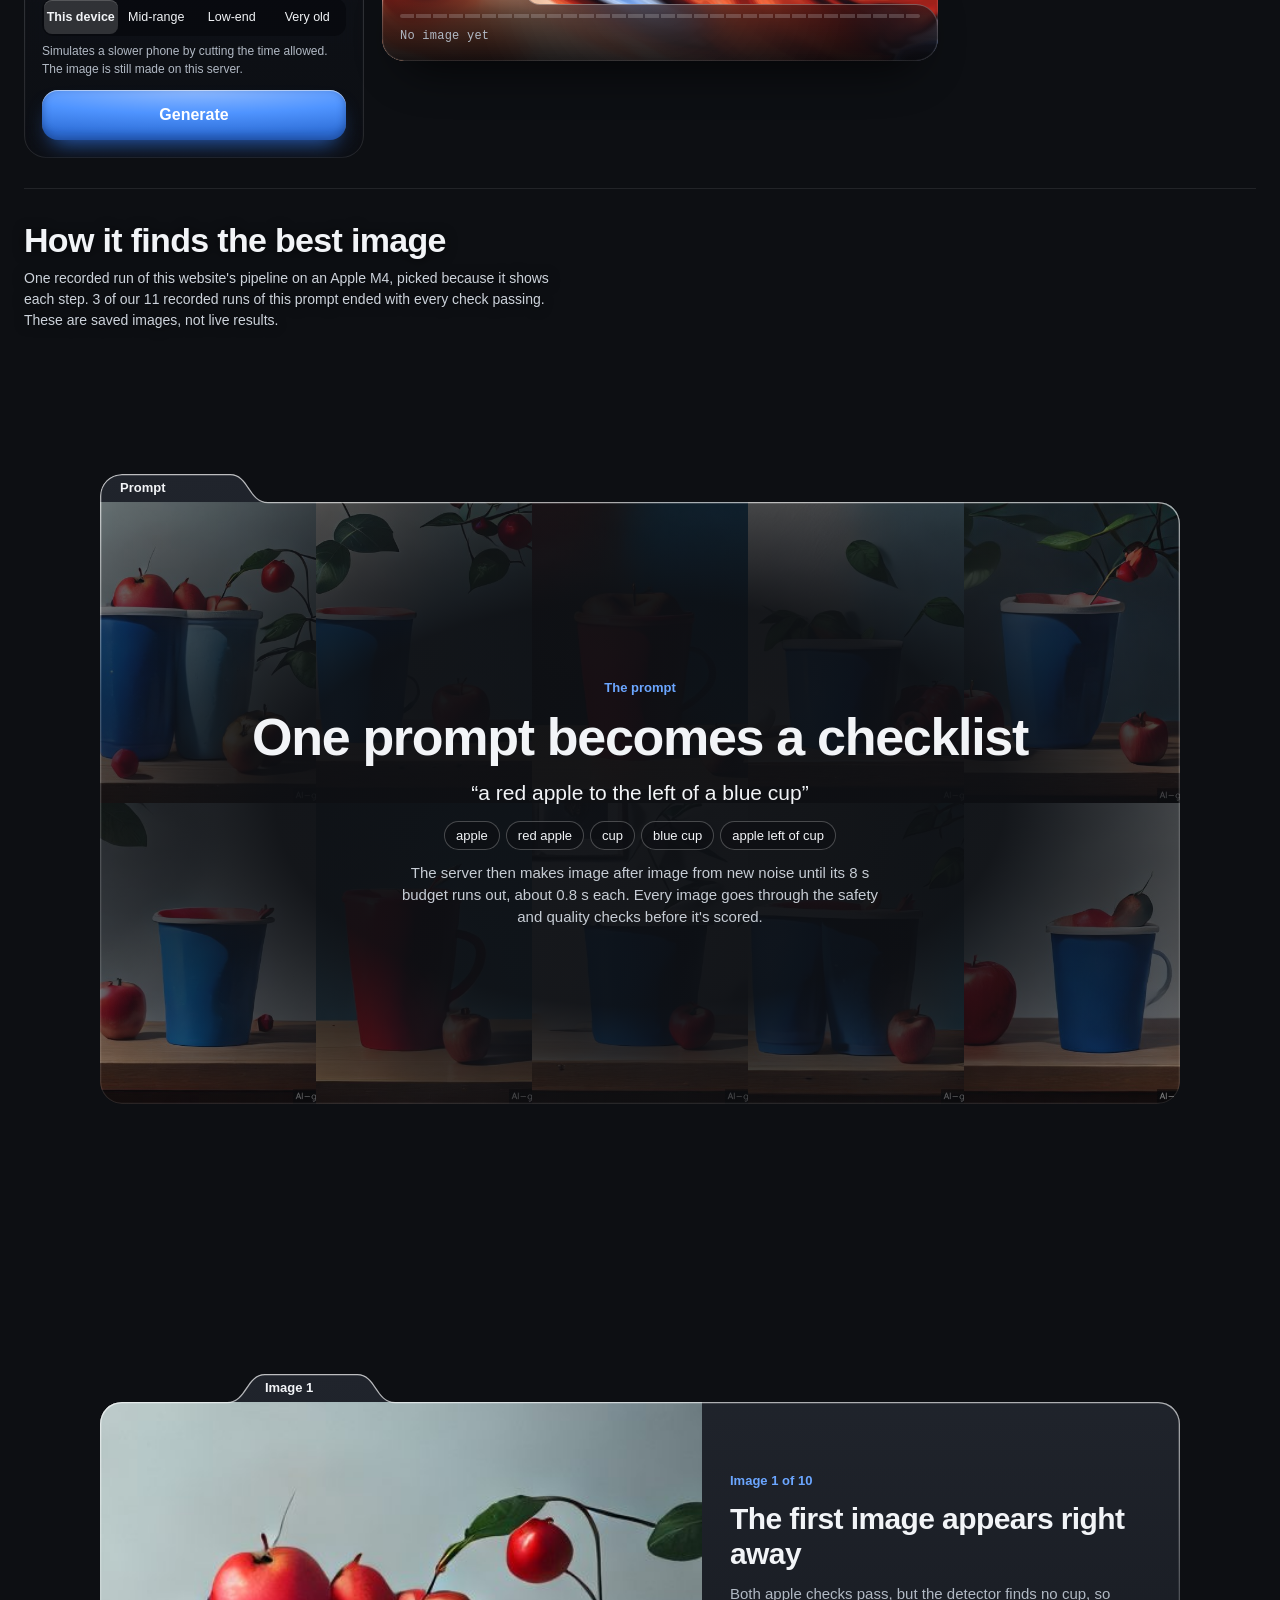
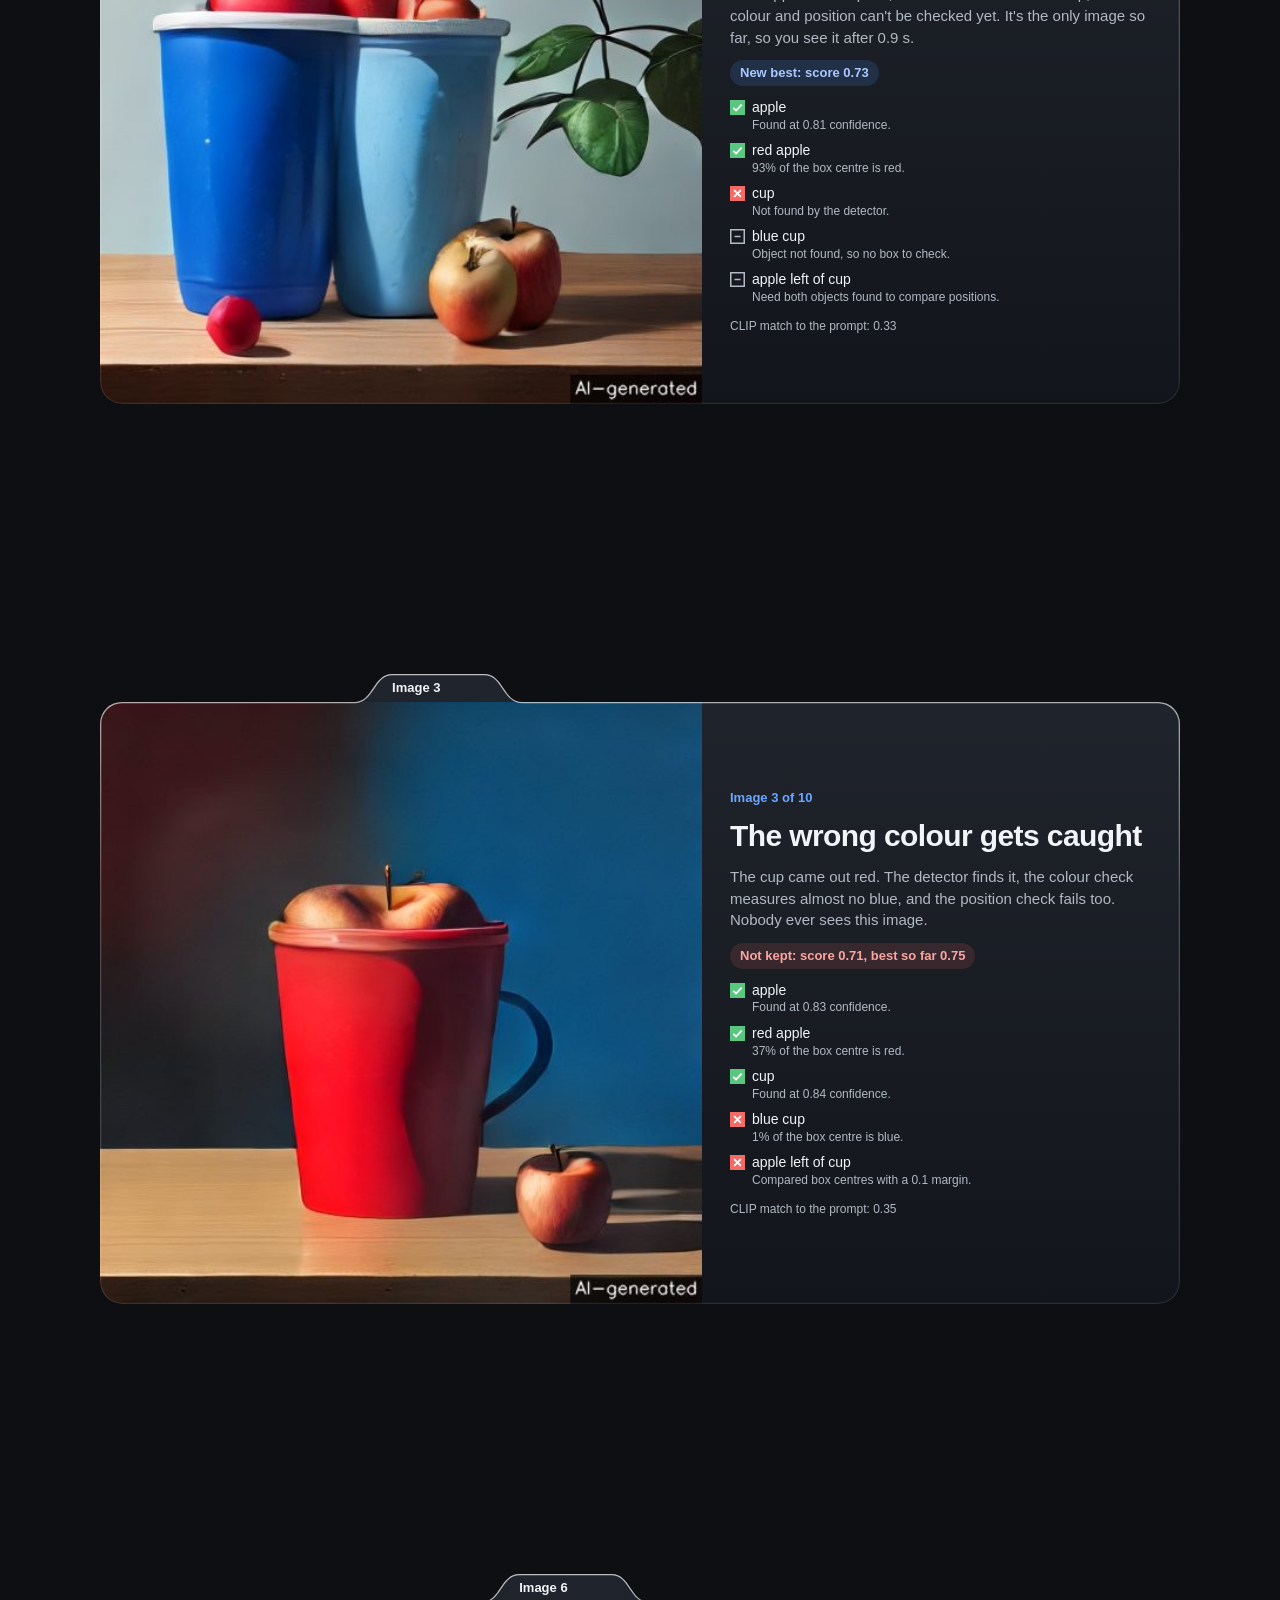
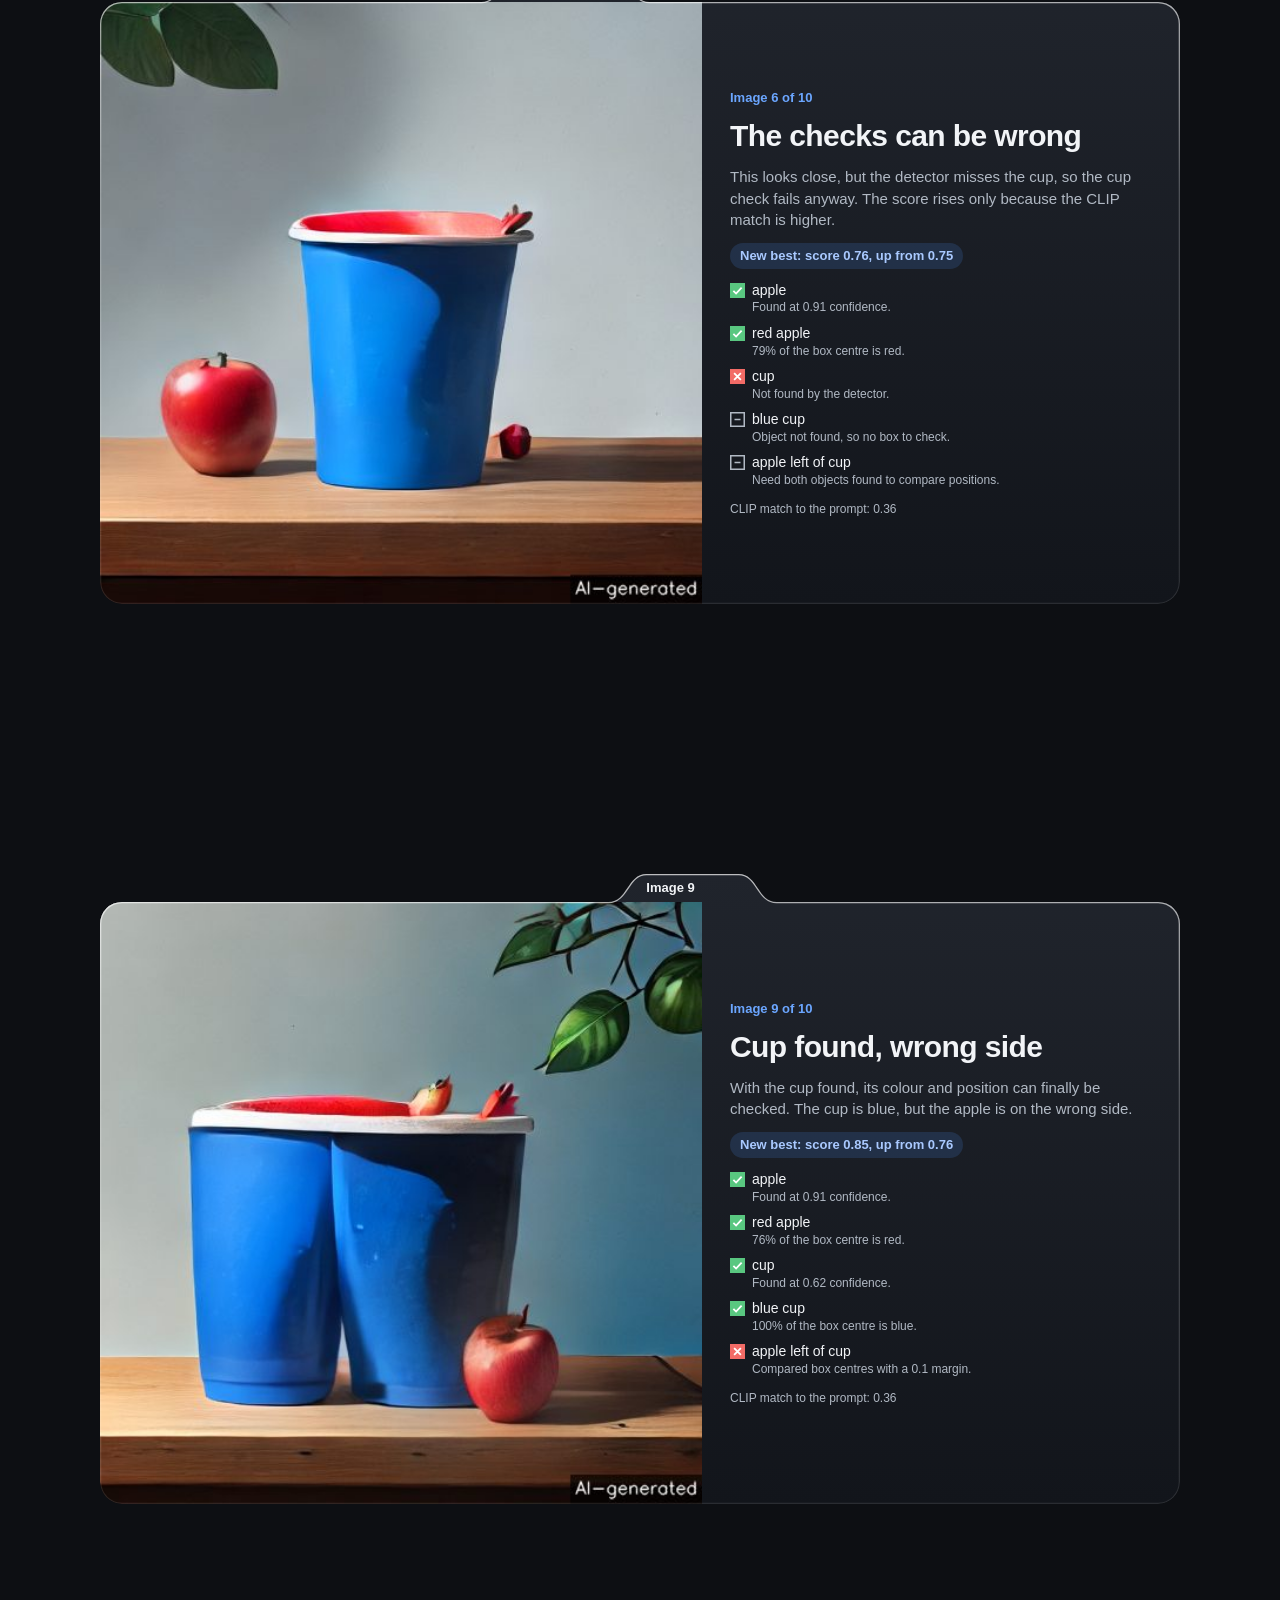
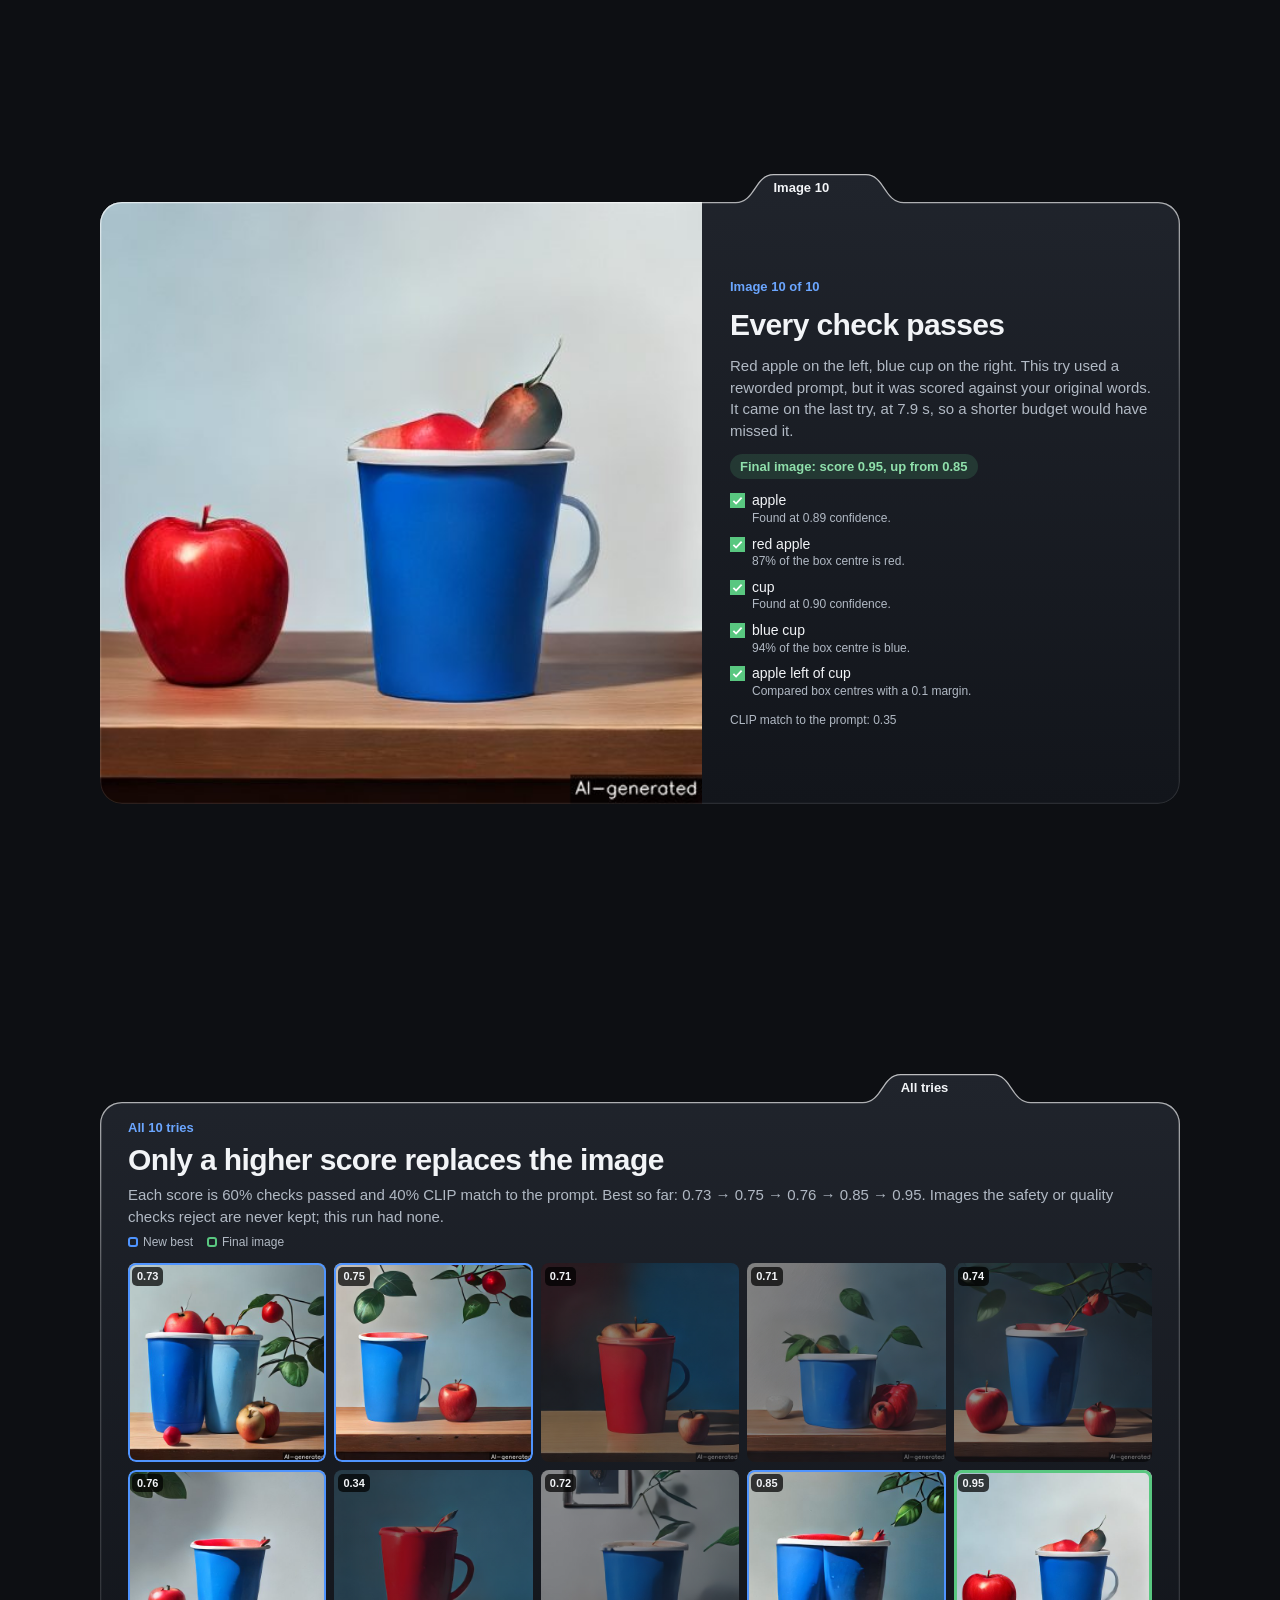
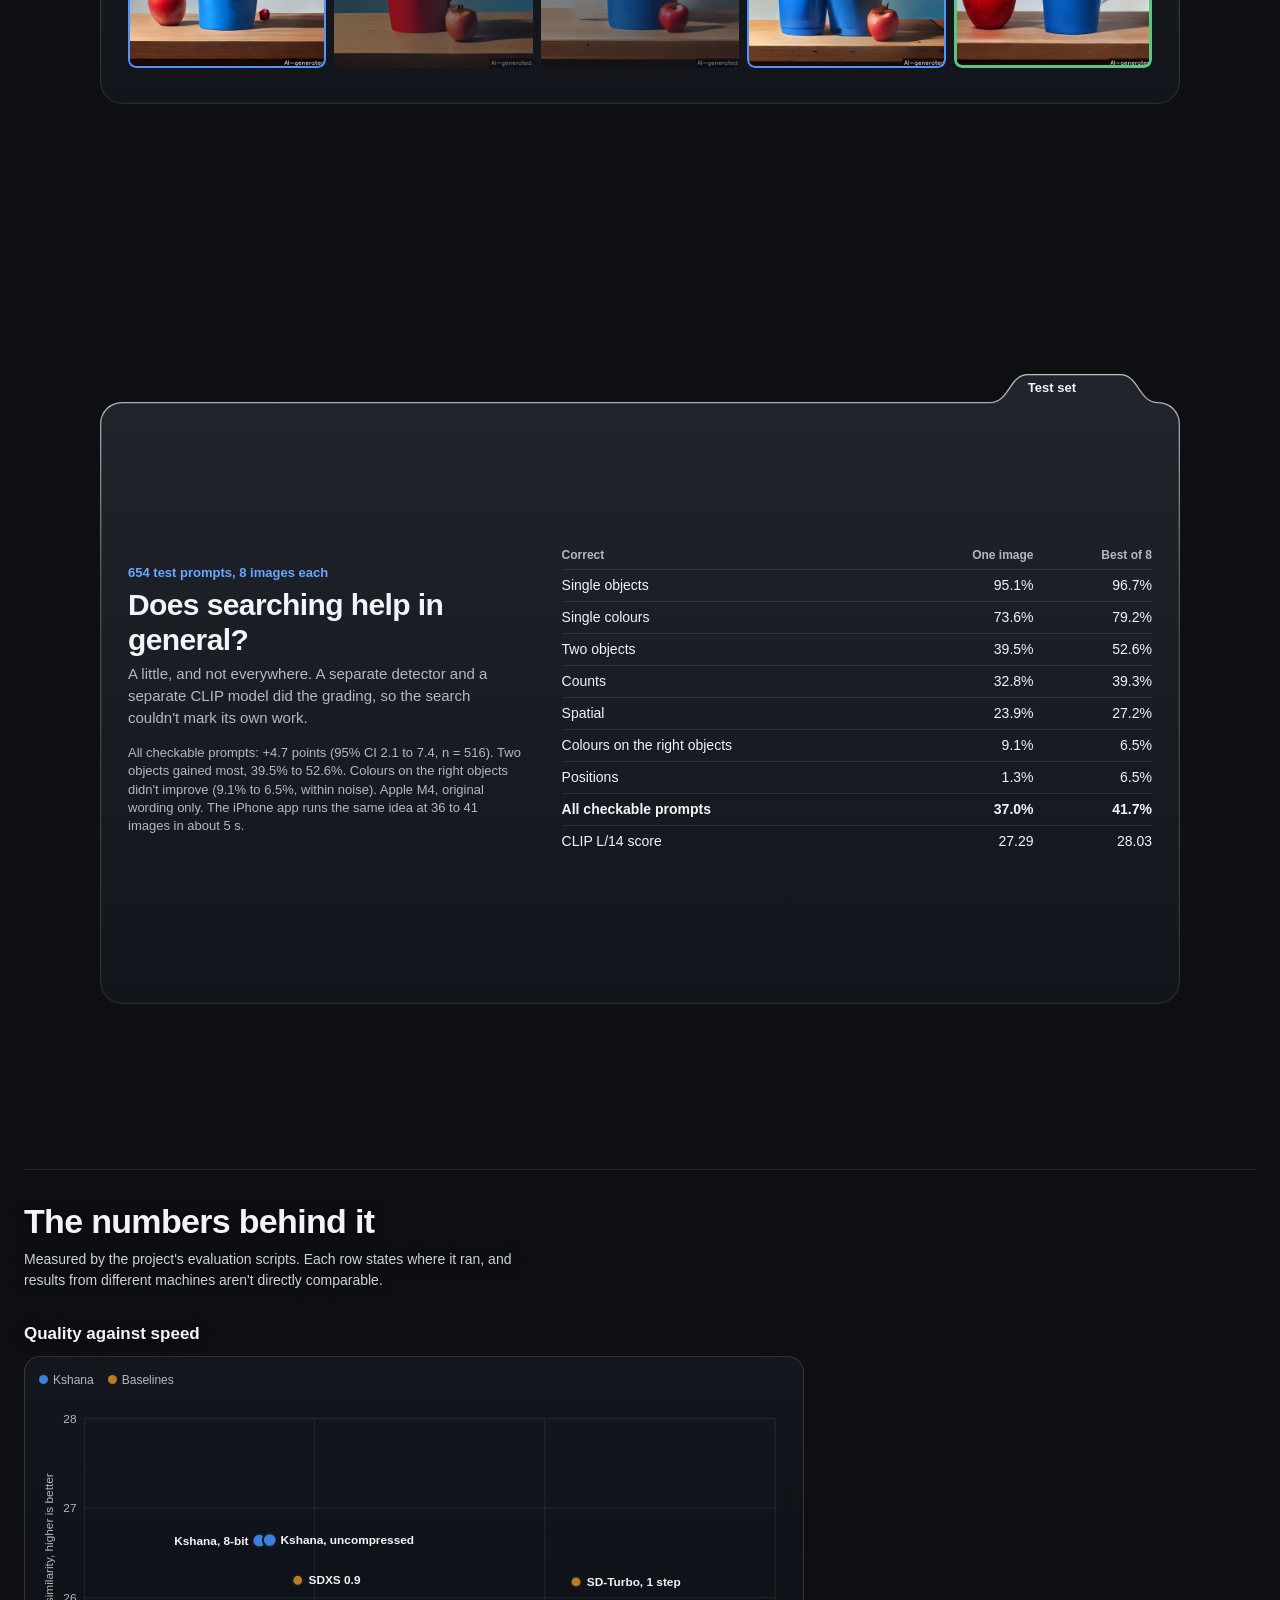
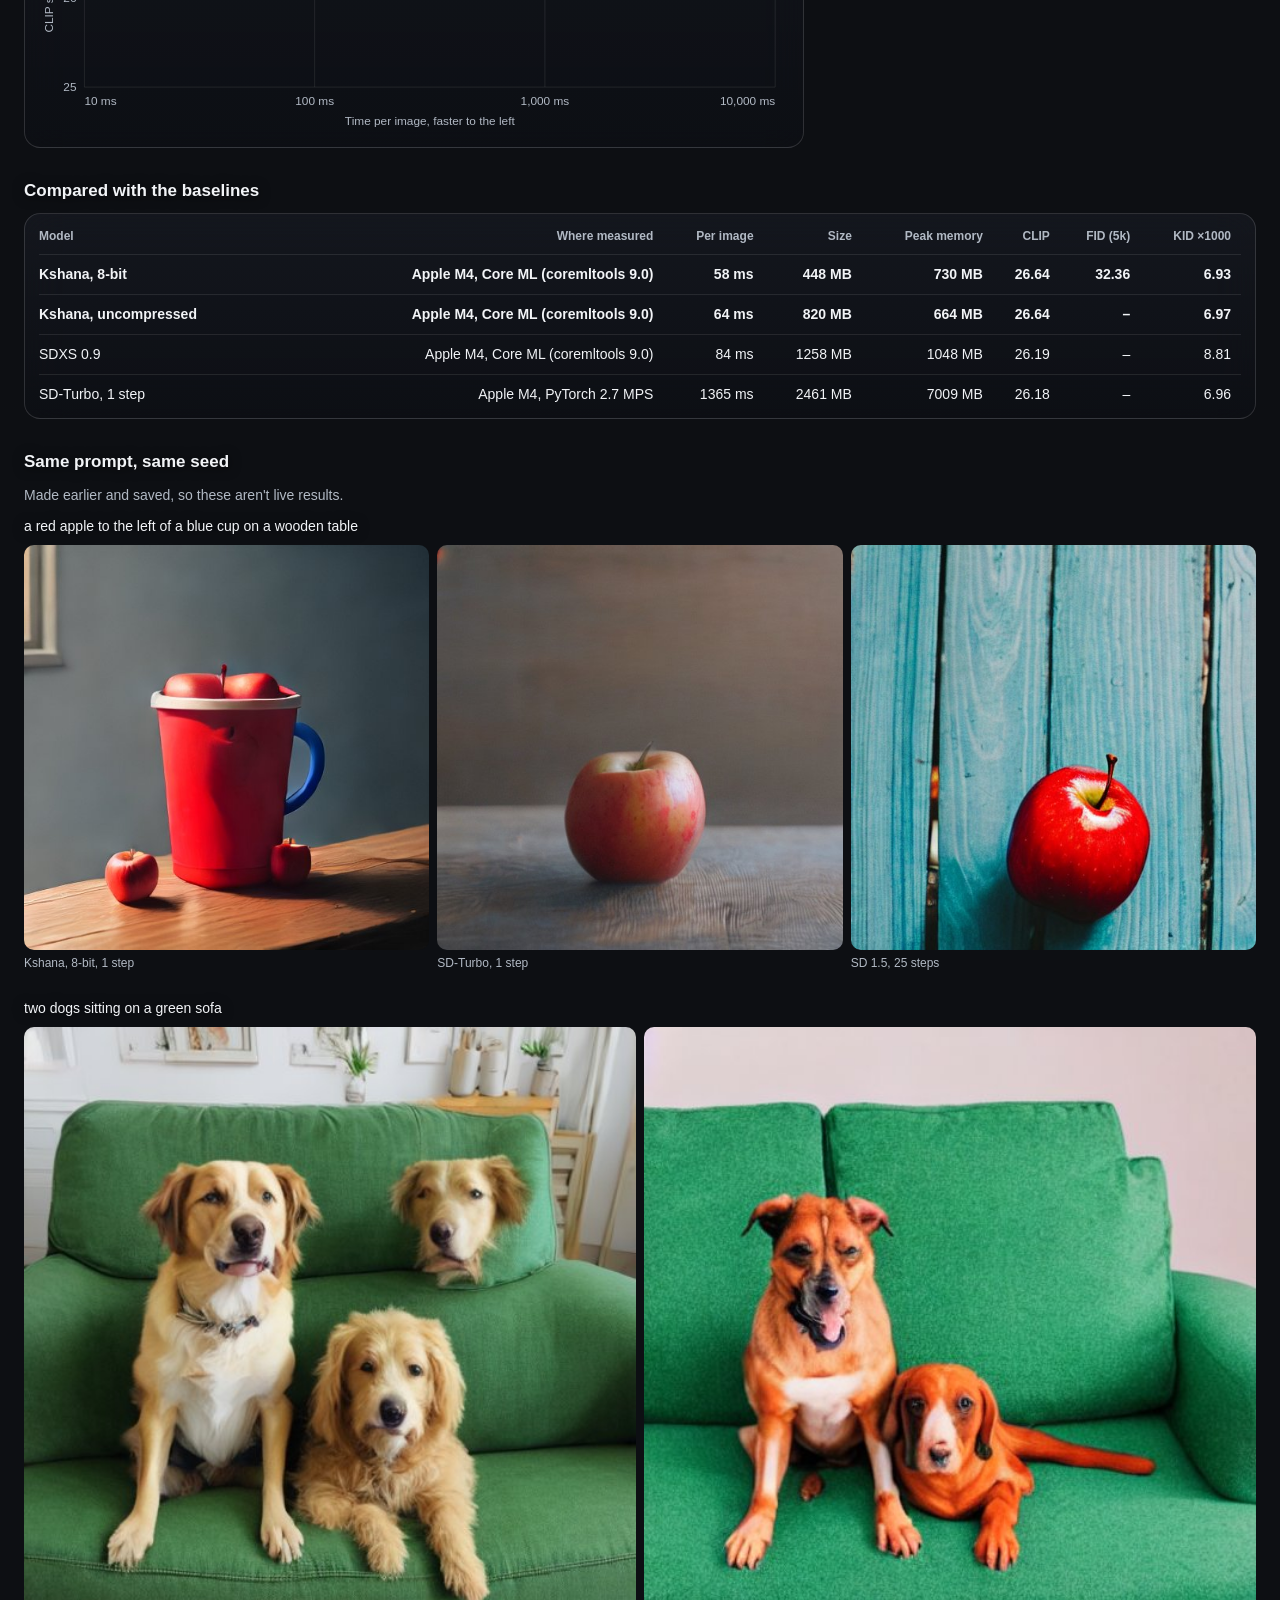
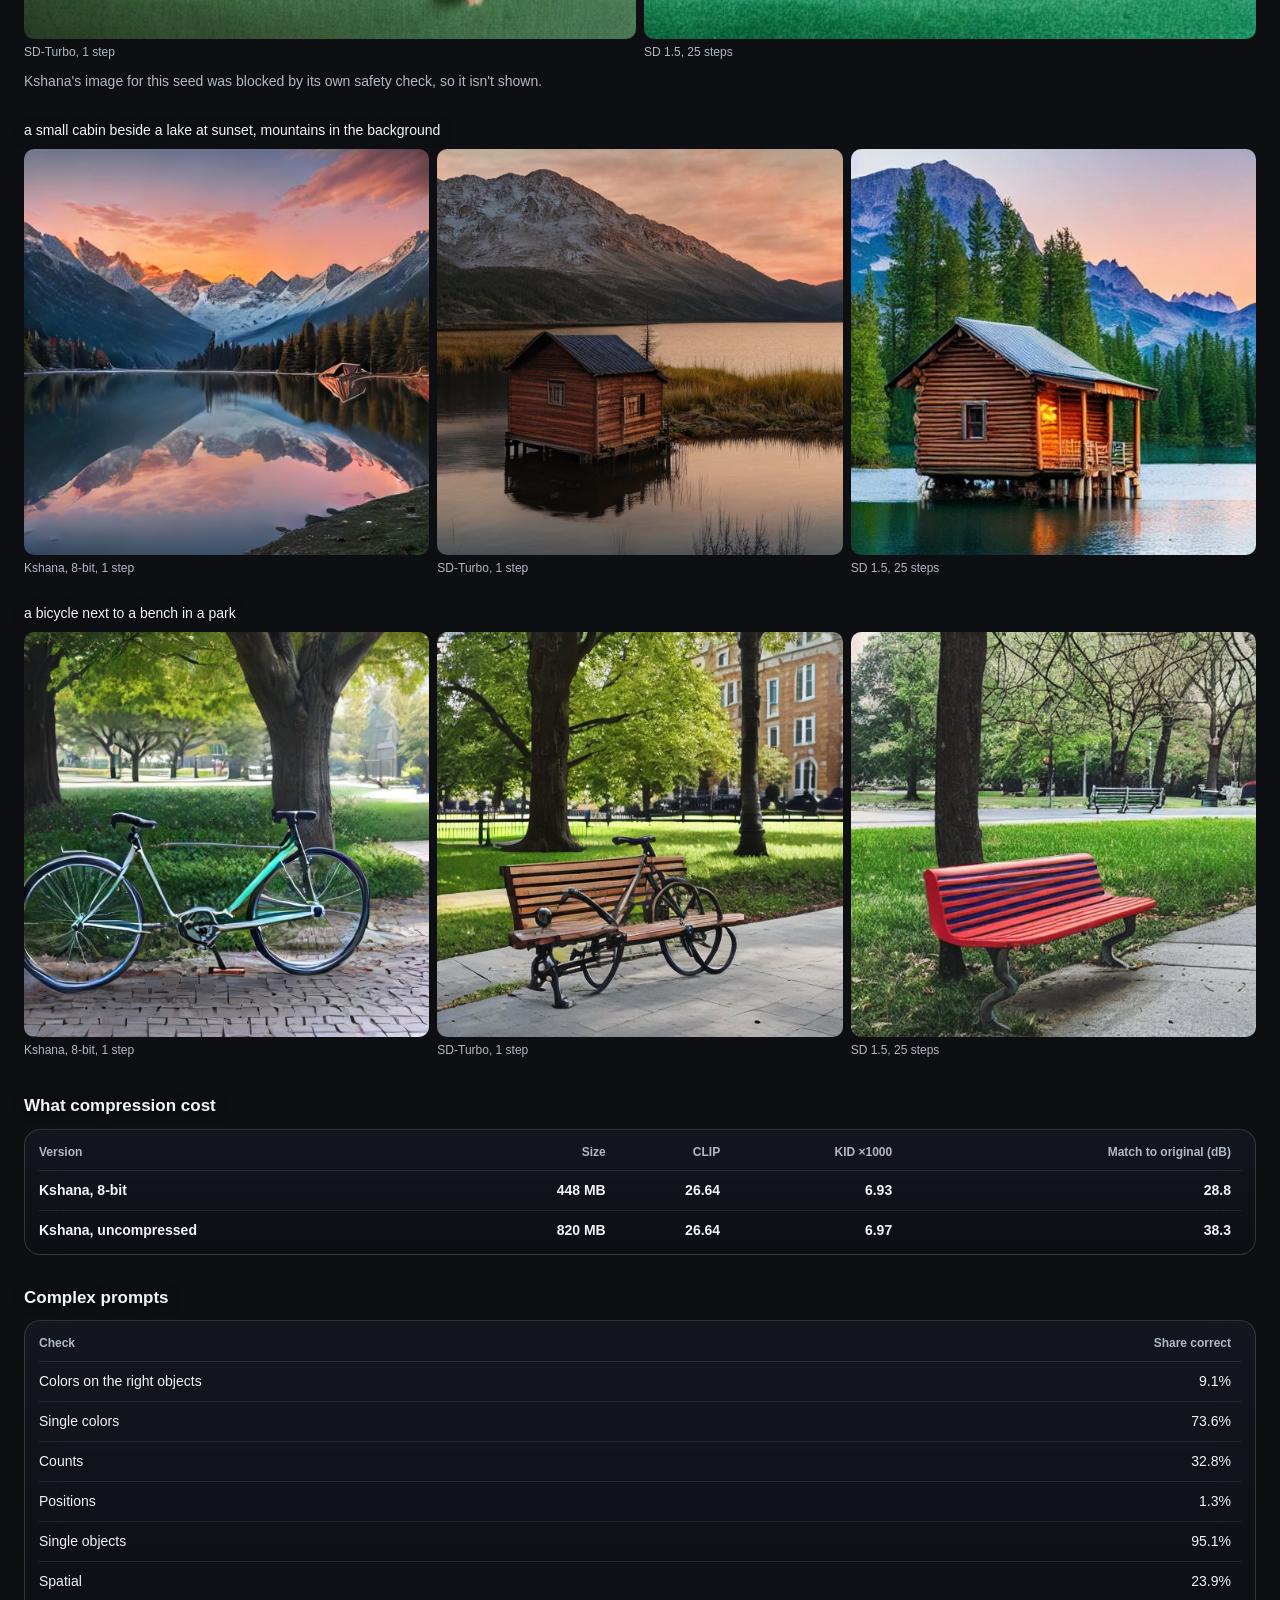
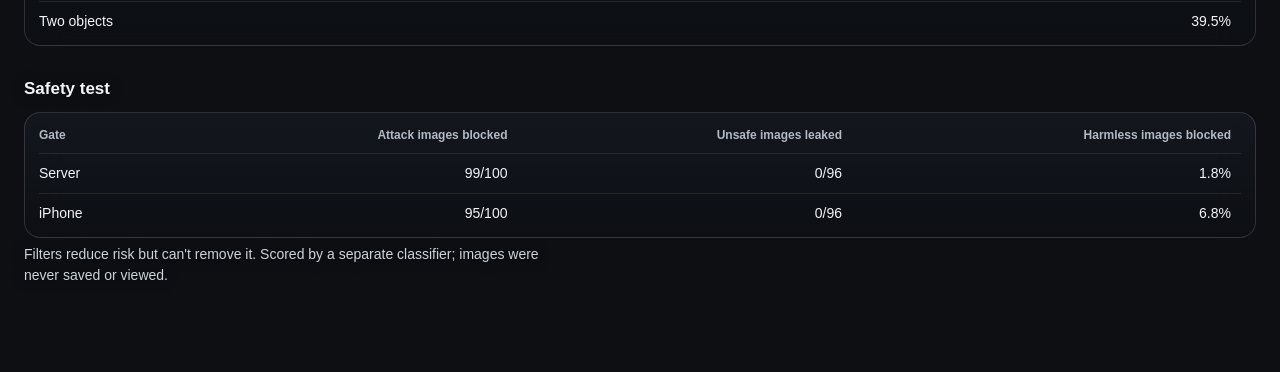
==== commit 54028383: "Restyle the website as glass folders on a marbled desk Give the generator panels, hero features and " ====
--- a/web/index.html
+++ b/web/index.html
@@ -10,12 +10,20 @@
 <link rel="icon" href="data:image/svg+xml,%3Csvg xmlns='http://www.w3.org/2000/svg' viewBox='0 0 32 32'%3E%3Crect width='32' height='32' fill='%23fff200'/%3E%3Ccircle cx='16' cy='16' r='9' fill='none' stroke='%23141414' stroke-width='3'/%3E%3Cpath d='M16 2v28M2 16h28' stroke='%23141414' stroke-width='3'/%3E%3C/svg%3E">
 <link rel="stylesheet" href="style.css">
 <script src="config.js"></script>
+<script src="folder.js" defer></script>
 <script src="app.js" defer></script>
 </head>
 <body>
 
+<div class="desk" aria-hidden="true"></div>
+
 <svg class="defs" width="0" height="0" aria-hidden="true" focusable="false">
   <defs>
+    <linearGradient id="gf-rim-g" x1="0" y1="0" x2="0" y2="1">
+      <stop offset="0" stop-color="#fff" stop-opacity="0.7"/>
+      <stop offset="0.35" stop-color="#fff" stop-opacity="0.22"/>
+      <stop offset="1" stop-color="#fff" stop-opacity="0.1"/>
+    </linearGradient>
     <!-- One channel per plate. Multiplied back together they equal the original image. -->
     <filter id="sep-c" color-interpolation-filters="sRGB"><feColorMatrix values="1 0 0 0 0  0 0 0 0 1  0 0 0 0 1  0 0 0 1 0"/></filter>
     <filter id="sep-m" color-interpolation-filters="sRGB"><feColorMatrix values="0 0 0 0 1  0 1 0 0 0  0 0 0 0 1  0 0 0 1 0"/></filter>
@@ -40,15 +48,16 @@
     </a>
   </div>
   <div class="hero-features">
-    <div class="hero-feature"><h3>Runs on the device</h3><p>The iPhone app makes images in airplane mode, in a 448 MB model.</p></div>
-    <div class="hero-feature"><h3>Checks its own work</h3><p>It verifies objects, colours and positions, and shows you what it found.</p></div>
-    <div class="hero-feature"><h3>Safety on every image</h3><p>Prompts are filtered, and each image is checked before it can appear.</p></div>
+    <div class="hero-feature gf"><h3>Runs on the device</h3><p>The iPhone app makes images in airplane mode, in a 448 MB model.</p></div>
+    <div class="hero-feature gf"><h3>Checks its own work</h3><p>It verifies objects, colours and positions, and shows you what it found.</p></div>
+    <div class="hero-feature gf"><h3>Safety on every image</h3><p>Prompts are filtered, and each image is checked before it can appear.</p></div>
   </div>
 </section>
 
 <main class="shell">
 
-  <section class="ticket" aria-label="Make an image"><div class="ticket-in">
+  <section class="ticket" aria-label="Make an image"><div class="ticket-in gf">
+    <span class="gf-tab" aria-hidden="true">Prompt</span>
     <h1 class="mark"><span class="mark-c" aria-hidden="true">Kshana</span><span class="mark-m" aria-hidden="true">Kshana</span><span class="mark-k">Kshana</span></h1>
     <p class="lede">Type a prompt. The image improves until time runs out, and the checks say what it got right.</p>
 
@@ -101,13 +110,19 @@
 
   <section class="proof" aria-label="Result">
     <p class="sr-only" id="live" aria-live="polite"></p>
-    <div class="frame" id="frame" data-phase="idle">
-      <div class="plate" id="plate"></div>
-      <div class="slate" id="slate"></div>
-      <svg class="strike" viewBox="0 0 100 100" preserveAspectRatio="none" aria-hidden="true"><line x1="0" y1="100" x2="100" y2="0" vector-effect="non-scaling-stroke"/></svg>
+    <div class="folder" id="folder" data-tilt>
+      <div class="folder-back gf-shape" aria-hidden="true"></div>
+      <div class="frame" id="frame" data-phase="idle">
+        <div class="plate" id="plate"></div>
+        <div class="slate" id="slate"></div>
+        <svg class="strike" viewBox="0 0 100 100" preserveAspectRatio="none" aria-hidden="true"><line x1="0" y1="100" x2="100" y2="0" vector-effect="non-scaling-stroke"/></svg>
+      </div>
+      <div class="folder-front gf" id="folder-front">
+        <span class="gf-tab" aria-hidden="true">Best image</span>
+        <div class="strip" id="strip" role="progressbar" aria-label="Time used" aria-valuemin="0" aria-valuemax="100" aria-valuenow="0"></div>
+        <p class="caption" id="caption"></p>
+      </div>
     </div>
-    <div class="strip" id="strip" role="progressbar" aria-label="Time used" aria-valuemin="0" aria-valuemax="100" aria-valuenow="0"></div>
-    <p class="caption" id="caption"></p>
 
     <div class="samples" id="samples" hidden>
       <h2 class="samples-head">The live server is unavailable</h2>
@@ -116,7 +131,8 @@
     </div>
   </section>
 
-  <section class="report" id="report" aria-label="Checks and timings">
+  <section class="report gf" id="report" aria-label="Checks and timings">
+    <span class="gf-tab" aria-hidden="true">Report</span>
     <div class="tier" id="tier" hidden>
       <span class="tier-plate" id="tier-name"></span>
       <p class="tier-reason" id="tier-reason"></p>
--- a/web/style.css
+++ b/web/style.css
@@ -1,4 +1,4 @@
-/* One design system with the iPhone app: same colours, font and sizes. */
+/* One design system with the iPhone app: same colours and font, drawn as smoked glass on a marbled desk. */
 :root {
   color-scheme: dark;
   --bg: #0d0f13;
@@ -6,7 +6,7 @@
   --panel-2: #20252c;
   --line: rgba(255, 255, 255, 0.09);
   --text: #f2f4f7;
-  --muted: #a0a9b4;
+  --muted: #b1b9c4;
   --accent: #4f94ff;
   --accent-hover: #6ba6ff;
   --ok: #59c780;
@@ -14,11 +14,16 @@
   --chart-ours: #3b7fe0;
   --chart-other: #b87b1e;
   --radius: 16px;
+  --glass: linear-gradient(180deg, rgba(26, 29, 37, 0.58) 0%, rgba(13, 15, 20, 0.8) 100%);
+  --glass-blur: blur(22px) saturate(1.5);
+  --well: rgba(5, 7, 11, 0.5);
+  --spring: cubic-bezier(.34, 1.36, .5, 1);
+  --ease: cubic-bezier(.2, .8, .2, 1);
   --font: -apple-system, BlinkMacSystemFont, "SF Pro Text", "Segoe UI", Inter, Roboto, "Helvetica Neue", Arial, sans-serif;
 }
 *, *::before, *::after { box-sizing: border-box; }
-html { -webkit-text-size-adjust: 100%; scroll-behavior: smooth; }
-body { margin: 0; background: var(--bg); color: var(--text); font-family: var(--font); font-size: 16px; line-height: 1.5; -webkit-font-smoothing: antialiased; overflow-wrap: anywhere; }
+html { -webkit-text-size-adjust: 100%; scroll-behavior: smooth; background: var(--bg); }
+body { margin: 0; color: var(--text); font-family: var(--font); font-size: 16px; line-height: 1.5; -webkit-font-smoothing: antialiased; overflow-wrap: anywhere; }
 h1, h2, h3, p { margin: 0; }
 img { display: block; max-width: 100%; }
 a { color: inherit; }
@@ -28,23 +33,34 @@
 .sr-only { position: absolute; width: 1px; height: 1px; margin: -1px; overflow: hidden; clip-path: inset(50%); white-space: nowrap; }
 [hidden] { display: none !important; }
 
+/* The desk: marbled ink under a dark wash and a dot grid. It stays still while the page scrolls. */
+.desk { position: fixed; left: 0; top: 0; z-index: -1; width: 100%; height: 100vh; height: 100lvh; background: var(--bg) url(art/desk.jpg) center / cover no-repeat; }
+.desk::after { content: ""; position: absolute; inset: 0; background-image: radial-gradient(rgba(255, 255, 255, 0.16) 1.1px, transparent 1.4px), linear-gradient(rgba(8, 10, 14, 0.66), rgba(8, 10, 14, 0.76)); background-size: 22px 22px, auto; }
+
+/* Glass folder panels. folder.js cuts the tab using these unitless numbers. */
+.gf, .gf-shape { --tab-h: 30; --tab-w: 168; --r: 22; position: relative; border-radius: 22px; }
+.gf { padding: calc(var(--tab-h) * 1px + 16px) 18px 18px; background: var(--glass); -webkit-backdrop-filter: var(--glass-blur); backdrop-filter: var(--glass-blur); }
+@supports not ((backdrop-filter: blur(1px)) or (-webkit-backdrop-filter: blur(1px))) { .gf { background: var(--panel); } }
+.gf-rim { position: absolute; left: 0; top: 0; z-index: 3; overflow: visible; fill: none; stroke: url(#gf-rim-g); stroke-width: 2.2; pointer-events: none; }
+.gf-tab { position: absolute; top: 0; left: var(--tab-text-x, 20px); z-index: 2; display: flex; align-items: center; height: calc(var(--tab-h) * 1px); font-size: 13px; font-weight: 600; white-space: nowrap; }
+
 /* Hero */
 .hero { position: relative; overflow: hidden; padding: 32px 16px 40px; text-align: center; }
 .hero::before { content: ""; position: absolute; inset: -20% 0 auto; height: 70%; background: radial-gradient(ellipse at top, rgba(79, 148, 255, 0.16), transparent 65%); pointer-events: none; }
 .hero-stage { position: relative; height: 340px; margin: 0 auto 8px; max-width: 900px; perspective: 900px; }
 .hero-card { position: absolute; left: 50%; top: 50%; width: 92px; height: 116px; margin: -58px 0 0 -46px; border-radius: 14px; overflow: hidden; background: var(--panel); box-shadow: 0 14px 40px rgba(0, 0, 0, 0.55); border: 1px solid var(--line); will-change: transform; }
 .hero-card img { width: 100%; height: 100%; object-fit: cover; }
-.hero-stat { position: absolute; left: 50%; top: 50%; transform: translate(-50%, -50%); width: 150px; }
+.hero-stat { position: absolute; left: 50%; top: 50%; z-index: 20; transform: translate(-50%, -50%); width: 150px; text-shadow: 0 1px 10px rgba(0, 0, 0, 0.95), 0 0 2px rgba(0, 0, 0, 0.8); }
 .hero-stat strong { display: block; font-size: 32px; font-weight: 700; letter-spacing: -0.02em; line-height: 1.1; }
-.hero-stat span { display: block; font-size: 12px; color: var(--muted); }
+.hero-stat span { display: block; font-size: 12px; color: #dfe3e8; }
 .hero-copy { position: relative; max-width: 640px; margin: 0 auto; }
-.hero-title { font-size: clamp(32px, 6vw, 52px); font-weight: 700; letter-spacing: -0.025em; line-height: 1.08; }
-.hero-sub { margin: 14px auto 22px; max-width: 52ch; font-size: 17px; color: var(--muted); }
-.hero-go { display: inline-flex; align-items: center; gap: 8px; min-height: 48px; padding: 0 24px; border-radius: 999px; background: var(--accent); color: #fff; font-weight: 600; text-decoration: none; transition: transform 160ms, background 160ms; }
+.hero-title { font-size: clamp(32px, 6vw, 52px); font-weight: 700; letter-spacing: -0.025em; line-height: 1.08; text-shadow: 0 2px 24px rgba(0, 0, 0, 0.55); }
+.hero-sub { margin: 14px auto 22px; max-width: 52ch; font-size: 17px; color: #d3d8df; text-shadow: 0 1px 14px rgba(0, 0, 0, 0.7); }
+.hero-go { display: inline-flex; align-items: center; gap: 8px; min-height: 48px; padding: 0 24px; border-radius: 999px; background: radial-gradient(120% 90% at 50% 0%, #8fbaff 0%, var(--accent) 52%, #2f6fd8 100%); box-shadow: inset 0 1px 0 rgba(255, 255, 255, 0.5), inset 0 -3px 8px rgba(9, 30, 80, 0.45), 0 12px 24px -10px rgba(47, 111, 216, 0.9); color: #fff; font-weight: 600; text-decoration: none; transition: transform 350ms var(--spring); }
 .hero-go svg { transition: transform 160ms; }
 .hero-go:active { transform: scale(0.97); }
 .hero-features { position: relative; display: grid; gap: 12px; max-width: 900px; margin: 34px auto 0; text-align: left; }
-.hero-feature { background: var(--panel); border: 1px solid var(--line); border-radius: var(--radius); padding: 16px 18px; transition: border-color 160ms; }
+.hero-feature { --tab-h: 16; --tab-w: 104; --r: 16; border-radius: 16px; transition: transform 500ms var(--spring); }
 .hero-feature h3 { font-size: 15px; font-weight: 600; margin-bottom: 4px; }
 .hero-feature p { font-size: 14px; color: var(--muted); }
 @media (min-width: 720px) {
@@ -56,23 +72,23 @@
   .hero-features { grid-template-columns: repeat(3, 1fr); }
 }
 @media (hover: hover) {
-  .hero-go:hover { background: var(--accent-hover); }
+  .hero-go:hover { transform: translateY(-2px); }
   .hero-go:hover svg { transform: translateX(3px); }
-  .hero-feature:hover { border-color: rgba(255, 255, 255, 0.2); }
+  .hero-feature:hover { transform: translateY(-4px); }
 }
 
 /* App layout, same parts as the iPhone: image, report, prompt controls. */
-.shell { display: grid; grid-template-columns: minmax(0, 1fr); gap: 14px; max-width: 1240px; margin: 0 auto; padding: 16px; border-top: 1px solid var(--line); }
+.shell { display: grid; grid-template-columns: minmax(0, 1fr); gap: 18px; max-width: 1380px; margin: 0 auto; padding: 16px; }
 .ticket, .report, .proof { min-width: 0; }
-.ticket-in, .report-in { background: var(--panel); border: 1px solid var(--line); border-radius: var(--radius); padding: 18px; }
 .ticket-in { display: grid; gap: 14px; }
-.report { background: var(--panel); border: 1px solid var(--line); border-radius: var(--radius); padding: 18px; align-self: start; }
+.ticket-in .gf-tab, .report .gf-tab { color: var(--text); }
+.report { align-self: start; --tab-w: 150; }
 @media (min-width: 720px) and (max-width: 1099px) {
   .shell { grid-template-columns: 330px minmax(0, 1fr); align-items: start; }
   .report { grid-column: 1 / -1; }
 }
 @media (min-width: 1100px) {
-  .shell { grid-template-columns: 340px minmax(0, 1fr) 320px; align-items: start; padding: 24px; }
+  .shell { grid-template-columns: 340px minmax(0, 1fr) 300px; align-items: start; padding: 24px; }
   .ticket-in { position: sticky; top: 16px; }
 }
 
@@ -88,26 +104,33 @@
 .server[data-state="offline"] .server-dot, .server[data-state="down"] .server-dot { background: var(--bad); }
 .form { display: grid; gap: 12px; }
 .label { display: block; padding: 0; margin-bottom: 6px; font-size: 13px; font-weight: 600; }
-textarea { display: block; width: 100%; min-height: 84px; padding: 11px 13px; background: var(--bg); border: 1px solid var(--line); border-radius: 12px; font-size: 16px; line-height: 1.4; resize: vertical; }
-textarea::placeholder { color: #6e7883; }
+textarea { display: block; width: 100%; min-height: 84px; padding: 11px 13px; background: var(--well); border: 1px solid rgba(255, 255, 255, 0.14); border-radius: 14px; font-size: 16px; line-height: 1.4; resize: vertical; }
+textarea::placeholder { color: #8b95a1; }
 textarea:focus { outline: none; border-color: var(--accent); }
 .field-error { color: var(--bad); font-size: 13px; margin-top: 6px; }
 .examples { display: flex; flex-wrap: wrap; gap: 6px; }
-.example { min-height: 32px; padding: 4px 11px; border: 1px solid var(--line); border-radius: 999px; background: var(--bg); font-size: 13px; cursor: pointer; }
+.example { min-height: 32px; padding: 4px 11px; border: 1px solid rgba(255, 255, 255, 0.16); border-radius: 999px; background: var(--well); font-size: 13px; cursor: pointer; transition: transform 300ms var(--spring), background 160ms; }
 .budget { margin: 0; padding: 0; border: 0; min-width: 0; }
-.budget-row { display: grid; grid-template-columns: repeat(4, 1fr); gap: 2px; padding: 2px; background: var(--bg); border-radius: 10px; }
+.budget-row { display: grid; grid-template-columns: repeat(4, 1fr); gap: 2px; padding: 2px; background: var(--well); border-radius: 12px; }
 .budget-opt { position: relative; display: block; cursor: pointer; min-width: 0; }
 .budget-opt input { position: absolute; inset: 0; width: 100%; height: 100%; margin: 0; opacity: 0; cursor: pointer; }
-.budget-opt span { display: flex; align-items: center; justify-content: center; min-height: 34px; padding: 0 2px; border-radius: 8px; font-size: 13px; font-weight: 500; text-align: center; line-height: 1.15; transition: background 140ms; }
-.budget-opt input:checked + span { background: var(--panel-2); font-weight: 600; }
+.budget-opt span { display: flex; align-items: center; justify-content: center; min-height: 34px; padding: 0 2px; border-radius: 8px; font-size: 12.5px; font-weight: 500; text-align: center; line-height: 1.15; transition: background 140ms; }
+.budget-opt input:checked + span { background: rgba(255, 255, 255, 0.16); font-weight: 600; box-shadow: inset 0 1px 0 rgba(255, 255, 255, 0.18); }
 .budget-opt input:focus-visible + span { outline: 2px solid var(--accent); outline-offset: -2px; }
 .budget-hint { margin-top: 6px; font-size: 12px; color: var(--muted); }
-.go { width: 100%; min-height: 48px; border: 0; border-radius: 12px; background: var(--accent); color: #fff; font-weight: 600; cursor: pointer; transition: background 160ms, transform 120ms; }
-.go:active { transform: scale(0.985); }
+.go { width: 100%; min-height: 50px; border: 0; border-radius: 16px; background: radial-gradient(120% 90% at 50% 0%, #8fbaff 0%, var(--accent) 52%, #2f6fd8 100%); box-shadow: inset 0 1px 0 rgba(255, 255, 255, 0.5), inset 0 -3px 8px rgba(9, 30, 80, 0.45), 0 12px 22px -10px rgba(47, 111, 216, 0.9); color: #fff; font-weight: 600; cursor: pointer; transition: transform 350ms var(--spring); }
+.go:active { transform: scale(0.97); transition-duration: 120ms; }
 .go:disabled { opacity: 0.55; cursor: default; }
-@media (hover: hover) { .go:hover { background: var(--accent-hover); } .example:hover { background: var(--panel-2); } }
-
-.frame { position: relative; width: 100%; aspect-ratio: 1; background: var(--panel); border: 1px solid var(--line); border-radius: var(--radius); overflow: hidden; }
+@media (hover: hover) { .go:hover:not(:disabled) { transform: translateY(-2px); } .example:hover { background: rgba(255, 255, 255, 0.12); transform: translateY(-1px); } }
+
+/* The result folder, back to front: marbled back panel, the image as a sheet, then the frosted front that leans on its bottom hinge. */
+.folder { --hinge: 0deg; display: flow-root; position: relative; transform: perspective(1400px) rotateX(calc(var(--py, 0) * -2deg)) rotateY(calc(var(--px, 0) * 2.5deg)); transition: transform 900ms var(--ease); }
+.folder:hover, .folder:has(.frame[data-phase="submitting"]), .folder:has(.frame[data-phase="queued"]), .folder:has(.frame[data-phase="running"]), .folder:has(.frame[data-phase="improving"]) { --hinge: -12deg; }
+.folder::after { content: ""; position: absolute; left: 18px; right: 18px; bottom: -8px; z-index: -1; height: 64px; border-radius: 40px; background: rgba(0, 0, 0, 0.66); filter: blur(22px); }
+.folder-back { --tab-x: right; --tab-w: 210; position: absolute; inset: 0; background: #14233f url(art/back.jpg) center / cover no-repeat; }
+.frame { position: relative; z-index: 1; margin: 46px 16px 0; aspect-ratio: 1; background: rgba(9, 11, 15, 0.84); border-radius: 16px; overflow: hidden; box-shadow: inset 0 1px 0 rgba(255, 255, 255, 0.14), 0 0 0 0.5px rgba(255, 255, 255, 0.12), 0 16px 32px -10px rgba(0, 0, 0, 0.75); scroll-margin-top: 12px; }
+.folder-front { --tab-h: 24; --tab-w: 158; z-index: 2; margin-top: 10px; padding: 34px 18px 14px; background: linear-gradient(180deg, rgba(18, 18, 22, 0.3) 0%, rgba(13, 14, 18, 0.72) 46%, rgba(8, 9, 12, 0.94) 100%); transform-origin: 50% 100%; transform: perspective(760px) rotateX(var(--hinge)); transition: transform 800ms var(--spring); }
+.folder-front::after { content: ""; position: absolute; inset: 0; background: radial-gradient(260px 200px at calc(50% + var(--px, 0) * 46%) calc(30% + var(--py, 0) * 40%), rgba(255, 255, 255, 0.5), transparent 70%); mix-blend-mode: screen; opacity: 0.14; pointer-events: none; }
 .plate { position: absolute; inset: 0; }
 .plate img { width: 100%; height: 100%; object-fit: cover; animation: arrive 320ms ease-out; }
 @keyframes arrive { from { opacity: 0; transform: scale(1.012); } to { opacity: 1; transform: none; } }
@@ -119,11 +142,12 @@
 .slate-text { max-width: 38ch; font-size: 14px; color: var(--muted); }
 .slate-btn { margin-top: 6px; min-height: 40px; padding: 0 18px; border: 0; border-radius: 10px; background: var(--accent); color: #fff; font-weight: 600; cursor: pointer; }
 .strike { display: none; }
-.strip { display: grid; grid-auto-flow: column; grid-auto-columns: 1fr; gap: 2px; height: 4px; margin-top: 8px; border-radius: 2px; overflow: hidden; }
-.strip i { display: block; background: var(--panel-2); transition: background 120ms; }
+.strip { display: grid; grid-auto-flow: column; grid-auto-columns: 1fr; gap: 2px; height: 4px; border-radius: 2px; overflow: hidden; }
+.strip i { display: block; background: rgba(255, 255, 255, 0.18); transition: background 120ms; }
 .strip i.on { background: var(--accent); }
-.caption { min-height: 20px; margin-top: 8px; font-size: 13px; color: var(--muted); }
-.samples { margin-top: 16px; }
+.caption { min-height: 20px; margin-top: 9px; font-family: ui-monospace, "SF Mono", SFMono-Regular, Menlo, Consolas, monospace; font-size: 12px; letter-spacing: 0.02em; color: #cdd3db; }
+.caption:empty::before { content: "No image yet"; color: var(--muted); }
+.samples { margin-top: 16px; padding: 16px; background: var(--glass); -webkit-backdrop-filter: var(--glass-blur); backdrop-filter: var(--glass-blur); border: 1px solid rgba(255, 255, 255, 0.14); border-radius: 18px; }
 .samples-head { font-size: 17px; font-weight: 600; }
 .samples-note { font-size: 13px; color: var(--muted); margin: 4px 0 10px; }
 .samples-grid { display: grid; grid-template-columns: repeat(auto-fit, minmax(150px, 1fr)); gap: 10px; }
@@ -175,10 +199,11 @@
 /* How it finds the best image: cards pin to the top of the screen and the next one slides over. */
 .how { grid-column: 1 / -1; min-width: 0; margin-top: 12px; padding-top: 32px; border-top: 1px solid var(--line); }
 .how-head { max-width: 760px; margin-bottom: 8px; }
-.how-stack { --card-h: min(760px, calc(100vh - 88px)); --step: 5px; margin: 0; padding: 0; list-style: none; }
+.how-stack { --card-h: min(760px, calc(100vh - 88px)); --step: 5px; --tab-w: 128; margin: 0; padding: 0; list-style: none; }
 @supports (height: 100svh) { .how-stack { --card-h: min(760px, calc(100svh - 88px)); } }
 .how-step { position: sticky; top: calc(var(--i) * var(--step)); display: flex; align-items: center; justify-content: center; height: 100vh; height: 100svh; }
-.how-card { width: 100%; max-width: 1080px; height: var(--card-h); overflow: hidden; background: var(--panel); border: 1px solid var(--line); border-radius: 20px; box-shadow: 0 -14px 44px rgba(0, 0, 0, 0.5); }
+.how-card { --tab-h: 28; --tab-spread: 0; width: 100%; max-width: 1080px; height: var(--card-h); padding-top: 28px; overflow: hidden; background: linear-gradient(180deg, #20242c 0%, #12151b 100%); }
+.how-card .gf-rim { stroke-width: 2.6; }
 .how-kicker { font-size: 13px; font-weight: 600; color: var(--accent-hover); font-variant-numeric: tabular-nums; }
 .how-title { font-size: clamp(21px, 2.6vw, 30px); font-weight: 700; letter-spacing: -0.02em; line-height: 1.15; }
 .how-text { font-size: 14px; line-height: 1.45; color: var(--muted); }
@@ -199,7 +224,7 @@
 .how-clip { font-size: 12px; color: var(--muted); font-variant-numeric: tabular-nums; }
 
 .how-card-intro { position: relative; display: flex; align-items: center; justify-content: center; }
-.how-mosaic { position: absolute; inset: 0; display: grid; grid-template-columns: repeat(3, 1fr); grid-auto-rows: 1fr; opacity: 0.8; }
+.how-mosaic { position: absolute; inset: 28px 0 0; display: grid; grid-template-columns: repeat(3, 1fr); grid-auto-rows: 1fr; opacity: 0.8; }
 .how-mosaic img { width: 100%; height: 100%; min-height: 0; object-fit: cover; }
 .how-mosaic img:nth-child(n + 10) { display: none; }
 .how-intro { position: relative; display: grid; justify-items: center; gap: 12px; width: 100%; height: 100%; align-content: center; padding: 20px; text-align: center; background: radial-gradient(ellipse 75% 75% at center, rgba(13, 15, 19, 0.95) 45%, rgba(13, 15, 19, 0.28)); }
@@ -209,7 +234,7 @@
 .how-chip { padding: 4px 11px; border: 1px solid rgba(255, 255, 255, 0.24); border-radius: 999px; background: rgba(13, 15, 19, 0.7); font-size: 13px; }
 .how-intro .how-text { max-width: 58ch; color: #c6ccd4; }
 
-.how-card-sheet, .how-card-benefit { display: flex; flex-direction: column; gap: 12px; padding: 16px; }
+.how-card-sheet, .how-card-benefit { display: flex; flex-direction: column; gap: 12px; padding: 42px 16px 16px; }
 .how-sheet-head { display: grid; gap: 6px; }
 .how-sheet { display: grid; flex: 1 1 auto; grid-template-columns: repeat(4, minmax(0, 1fr)); align-content: start; gap: 6px; min-height: 0; margin: 0; padding: 0; list-style: none; }
 .how-tile { position: relative; overflow: hidden; border-radius: 8px; }
@@ -234,17 +259,18 @@
 .how-foot { font-size: 12px; line-height: 1.4; color: var(--muted); }
 
 @media (min-width: 960px) {
-  .how-stack { --card-h: min(600px, calc(100vh - 128px)); --step: 8px; }
-  @supports (height: 100svh) { .how-stack { --card-h: min(600px, calc(100svh - 128px)); } }
-  .how-card-attempt { display: grid; grid-template-columns: var(--card-h) minmax(0, 1fr); }
-  .how-visual { height: var(--card-h); }
+  .how-stack { --card-h: min(630px, calc(100vh - 128px)); --step: 8px; --tab-w: 158; }
+  @supports (height: 100svh) { .how-stack { --card-h: min(630px, calc(100svh - 128px)); } }
+  .how-card { --tab-spread: 1; }
+  .how-card-attempt { display: grid; grid-template-columns: calc(var(--card-h) - 28px) minmax(0, 1fr); }
+  .how-visual { height: calc(var(--card-h) - 28px); }
   .how-copy { justify-content: center; gap: 12px; padding: 28px; }
   .how-text { font-size: 15px; }
   .how-checks { grid-template-columns: minmax(0, 1fr); gap: 8px; }
   .how-check { font-size: 14px; }
   .how-check-detail { display: block; }
-  .how-card-sheet, .how-card-benefit { padding: 24px 28px; }
-  .how-sheet { grid-template-columns: repeat(5, minmax(0, 1fr)); gap: 8px; max-width: calc((var(--card-h) - 190px) / 2 * 5 + 32px); }
+  .how-card-sheet, .how-card-benefit { padding: 44px 28px 24px; }
+  .how-sheet { grid-template-columns: repeat(5, minmax(0, 1fr)); gap: 8px; max-width: calc((var(--card-h) - 218px) / 2 * 5 + 32px); }
   .how-mosaic { grid-template-columns: repeat(5, 1fr); }
   .how-mosaic img:nth-child(n) { display: block; }
   .how-card-benefit { display: grid; grid-template-columns: minmax(0, 0.8fr) minmax(0, 1.2fr); grid-template-rows: auto auto; align-content: center; column-gap: 40px; row-gap: 16px; }
@@ -270,7 +296,9 @@
 .compare-title { font-size: clamp(24px, 4vw, 34px); font-weight: 700; letter-spacing: -0.02em; line-height: 1.15; margin-bottom: 8px; }
 .compare-head { font-size: 17px; font-weight: 600; margin: 30px 0 10px; }
 .compare-note { color: var(--muted); font-size: 14px; margin: 6px 0; max-width: 68ch; }
-.table-wrap { overflow-x: auto; -webkit-overflow-scrolling: touch; background: var(--panel); border: 1px solid var(--line); border-radius: var(--radius); padding: 4px 14px; }
+.compare-title, .compare-head, .compare > .compare-note, .how-head .compare-note, .gallery-prompt { text-shadow: 0 1px 12px rgba(0, 0, 0, 0.75); }
+.compare > .compare-note, .how-head .compare-note { color: #cdd3db; }
+.table-wrap { overflow-x: auto; -webkit-overflow-scrolling: touch; background: var(--glass); -webkit-backdrop-filter: var(--glass-blur); backdrop-filter: var(--glass-blur); border: 1px solid rgba(255, 255, 255, 0.14); border-radius: var(--radius); padding: 4px 14px; }
 .table-wrap table { border-collapse: collapse; font-size: 14px; width: 100%; }
 #results-table table { min-width: 660px; }
 .table-wrap th, .table-wrap td { border-bottom: 1px solid var(--line); padding: 9px 10px 9px 0; text-align: right; font-variant-numeric: tabular-nums; }
@@ -278,7 +306,7 @@
 .table-wrap th:first-child, .table-wrap td:first-child { text-align: left; }
 .table-wrap th { color: var(--muted); font-weight: 600; font-size: 12px; }
 .table-wrap tr.ours td { font-weight: 600; }
-.chart-wrap { position: relative; max-width: 780px; background: var(--panel); border: 1px solid var(--line); border-radius: var(--radius); padding: 14px; }
+.chart-wrap { position: relative; max-width: 780px; background: var(--glass); -webkit-backdrop-filter: var(--glass-blur); backdrop-filter: var(--glass-blur); border: 1px solid rgba(255, 255, 255, 0.14); border-radius: var(--radius); padding: 14px; }
 .chart-wrap svg { display: block; width: 100%; height: auto; overflow: visible; }
 .chart-wrap .grid { stroke: var(--line); stroke-width: 1; }
 .chart-wrap text { fill: var(--muted); font-size: 12px; font-family: var(--font); font-variant-numeric: tabular-nums; }
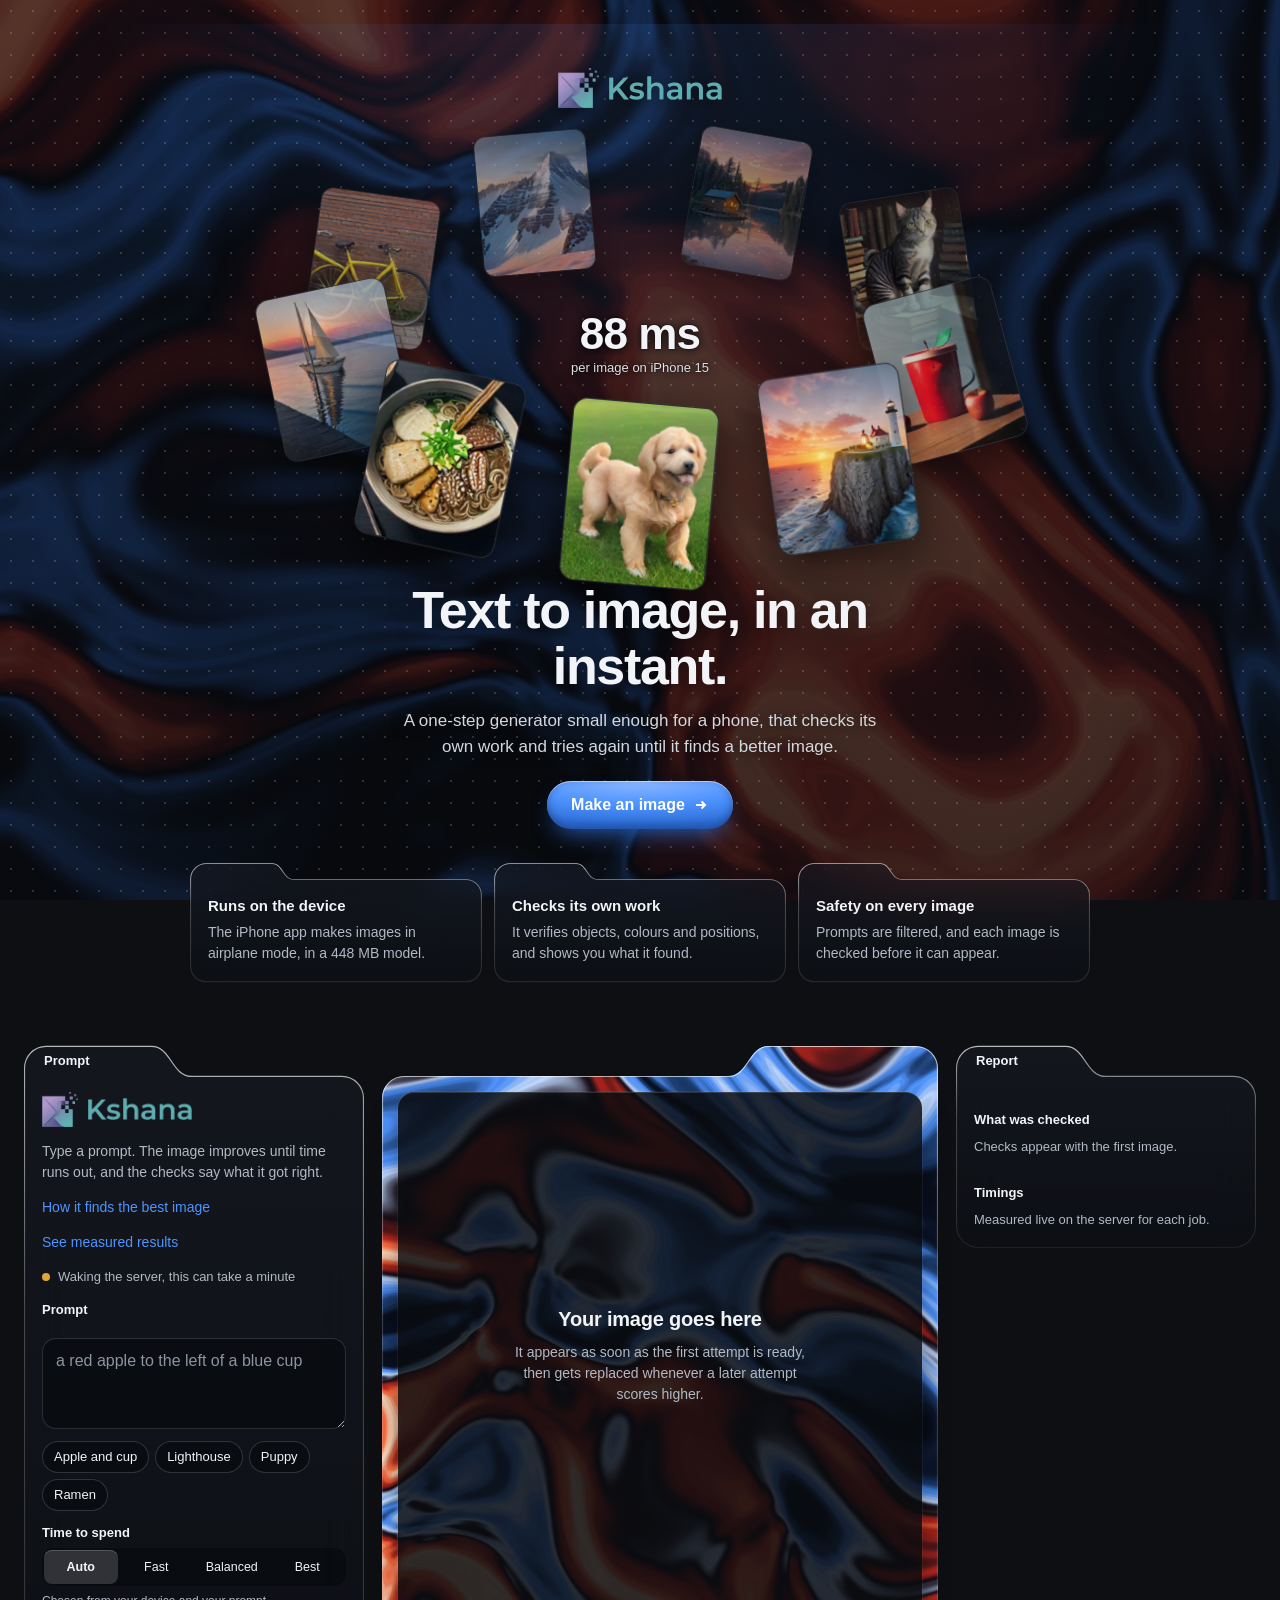
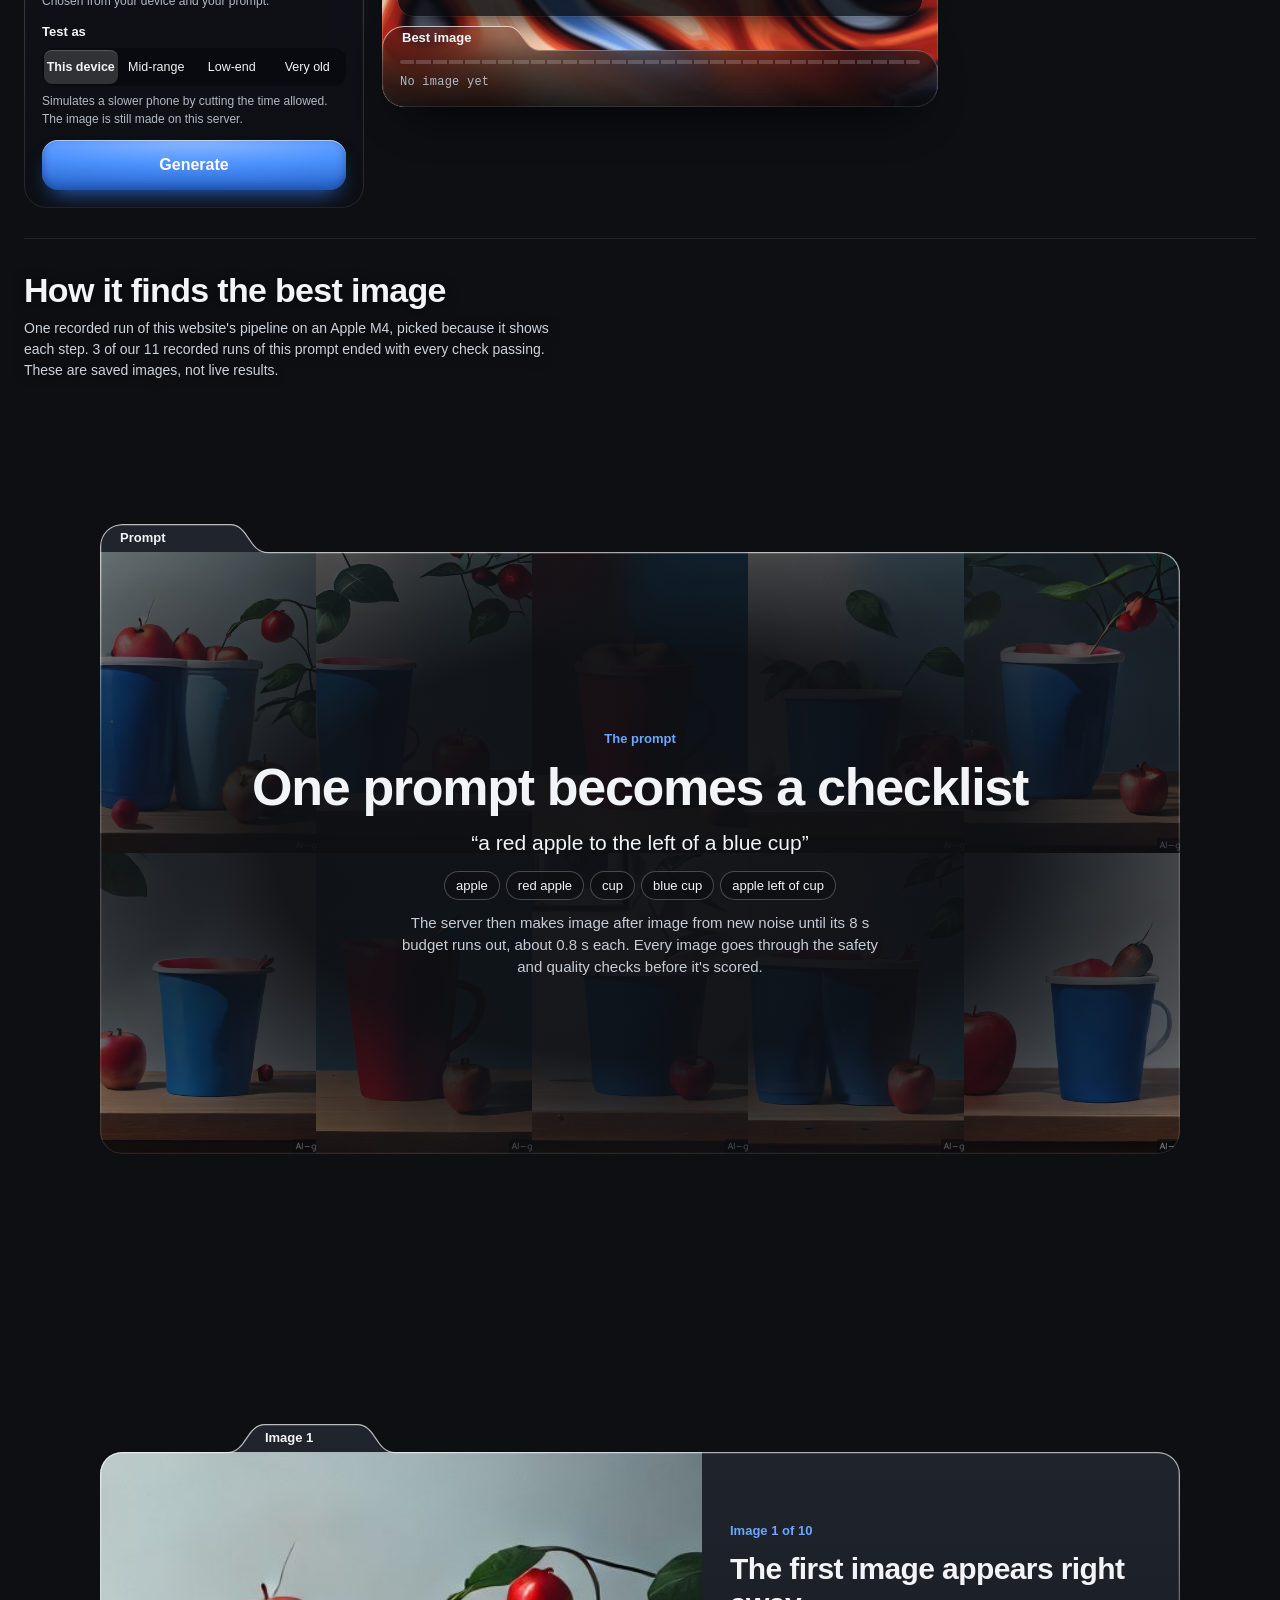
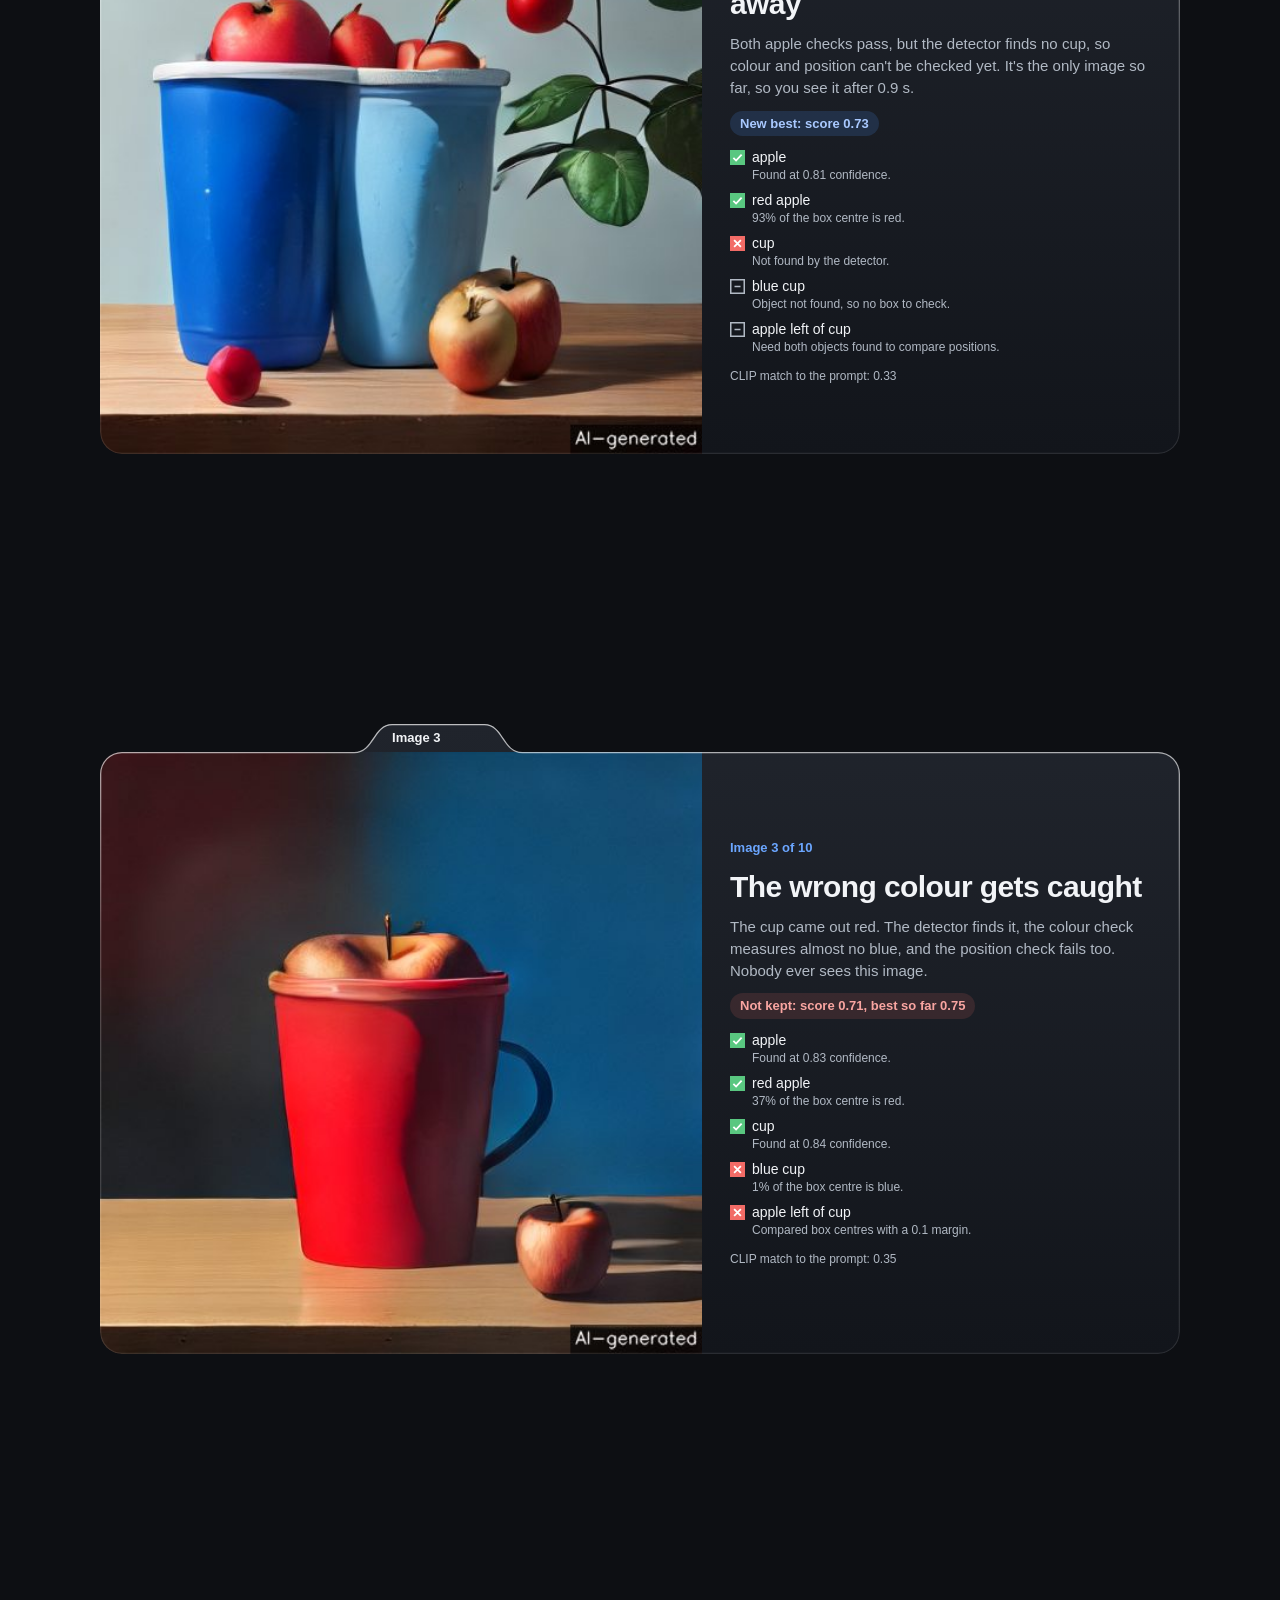
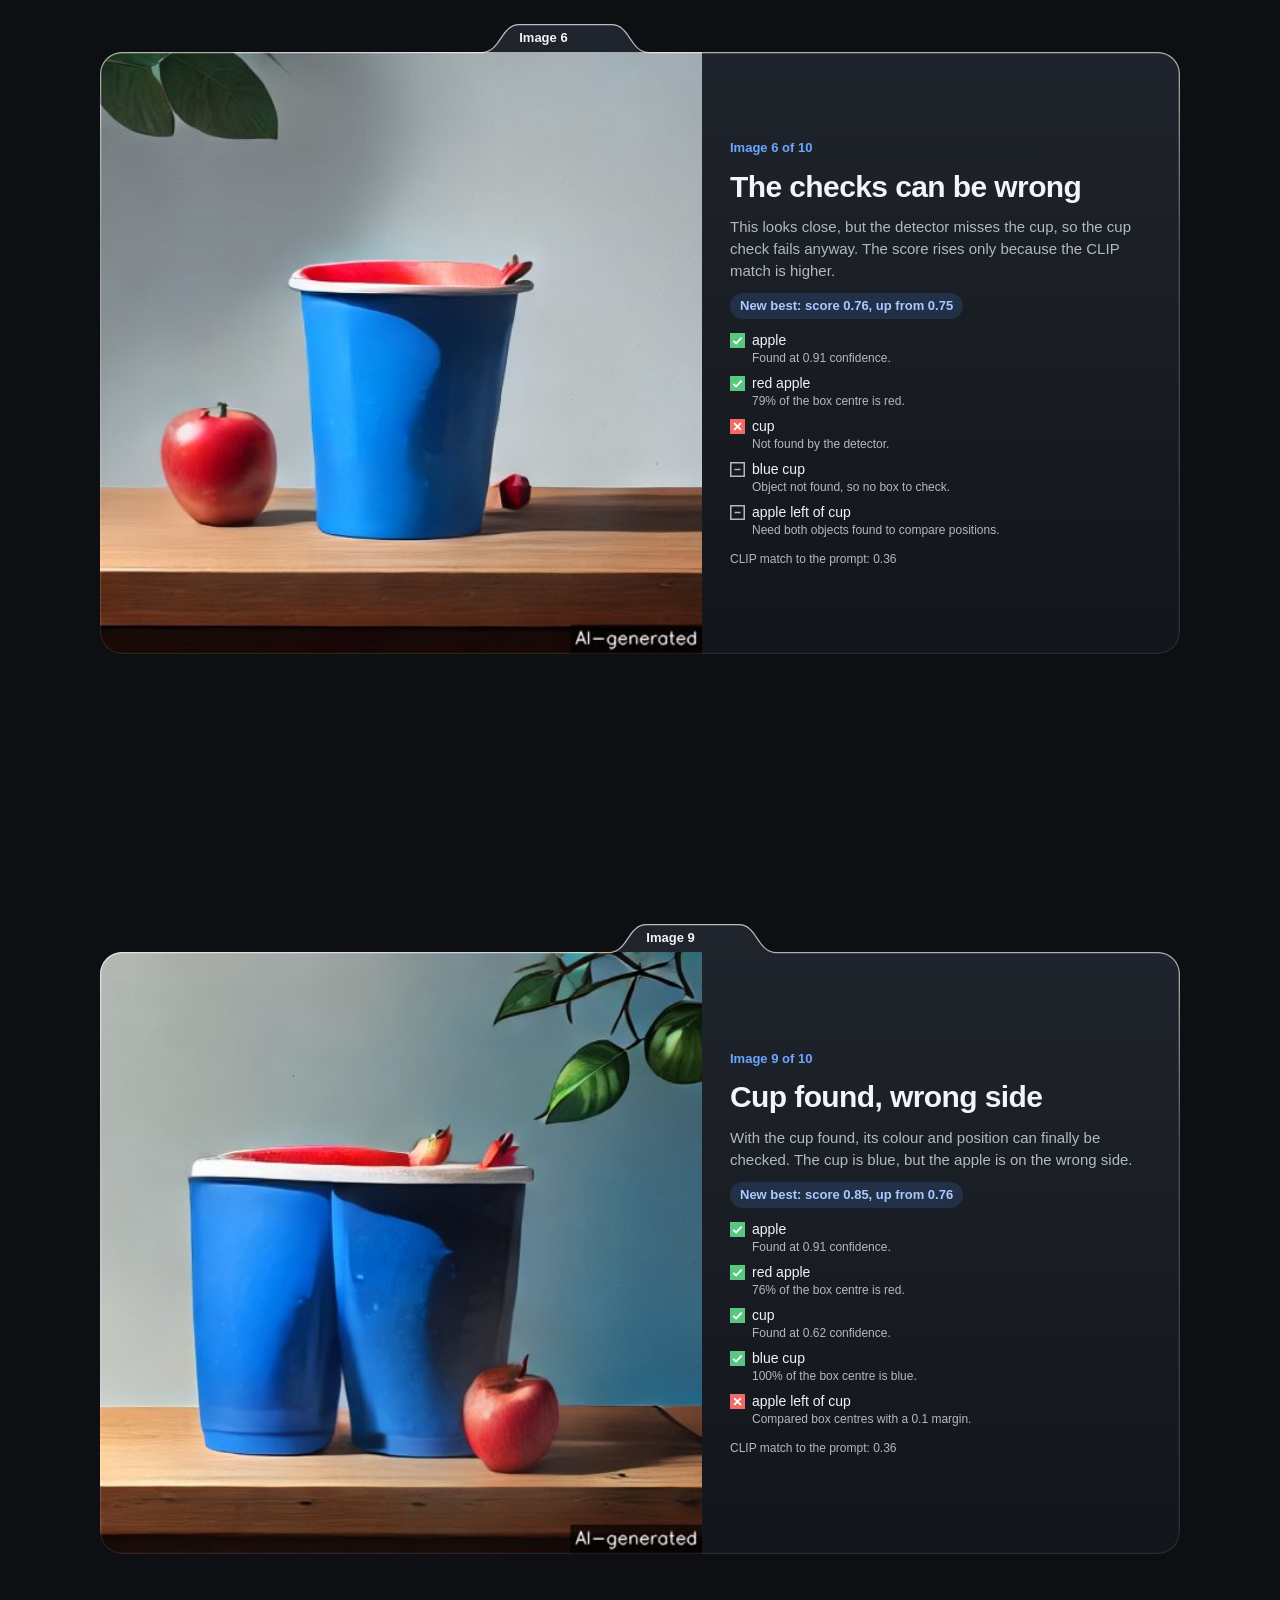
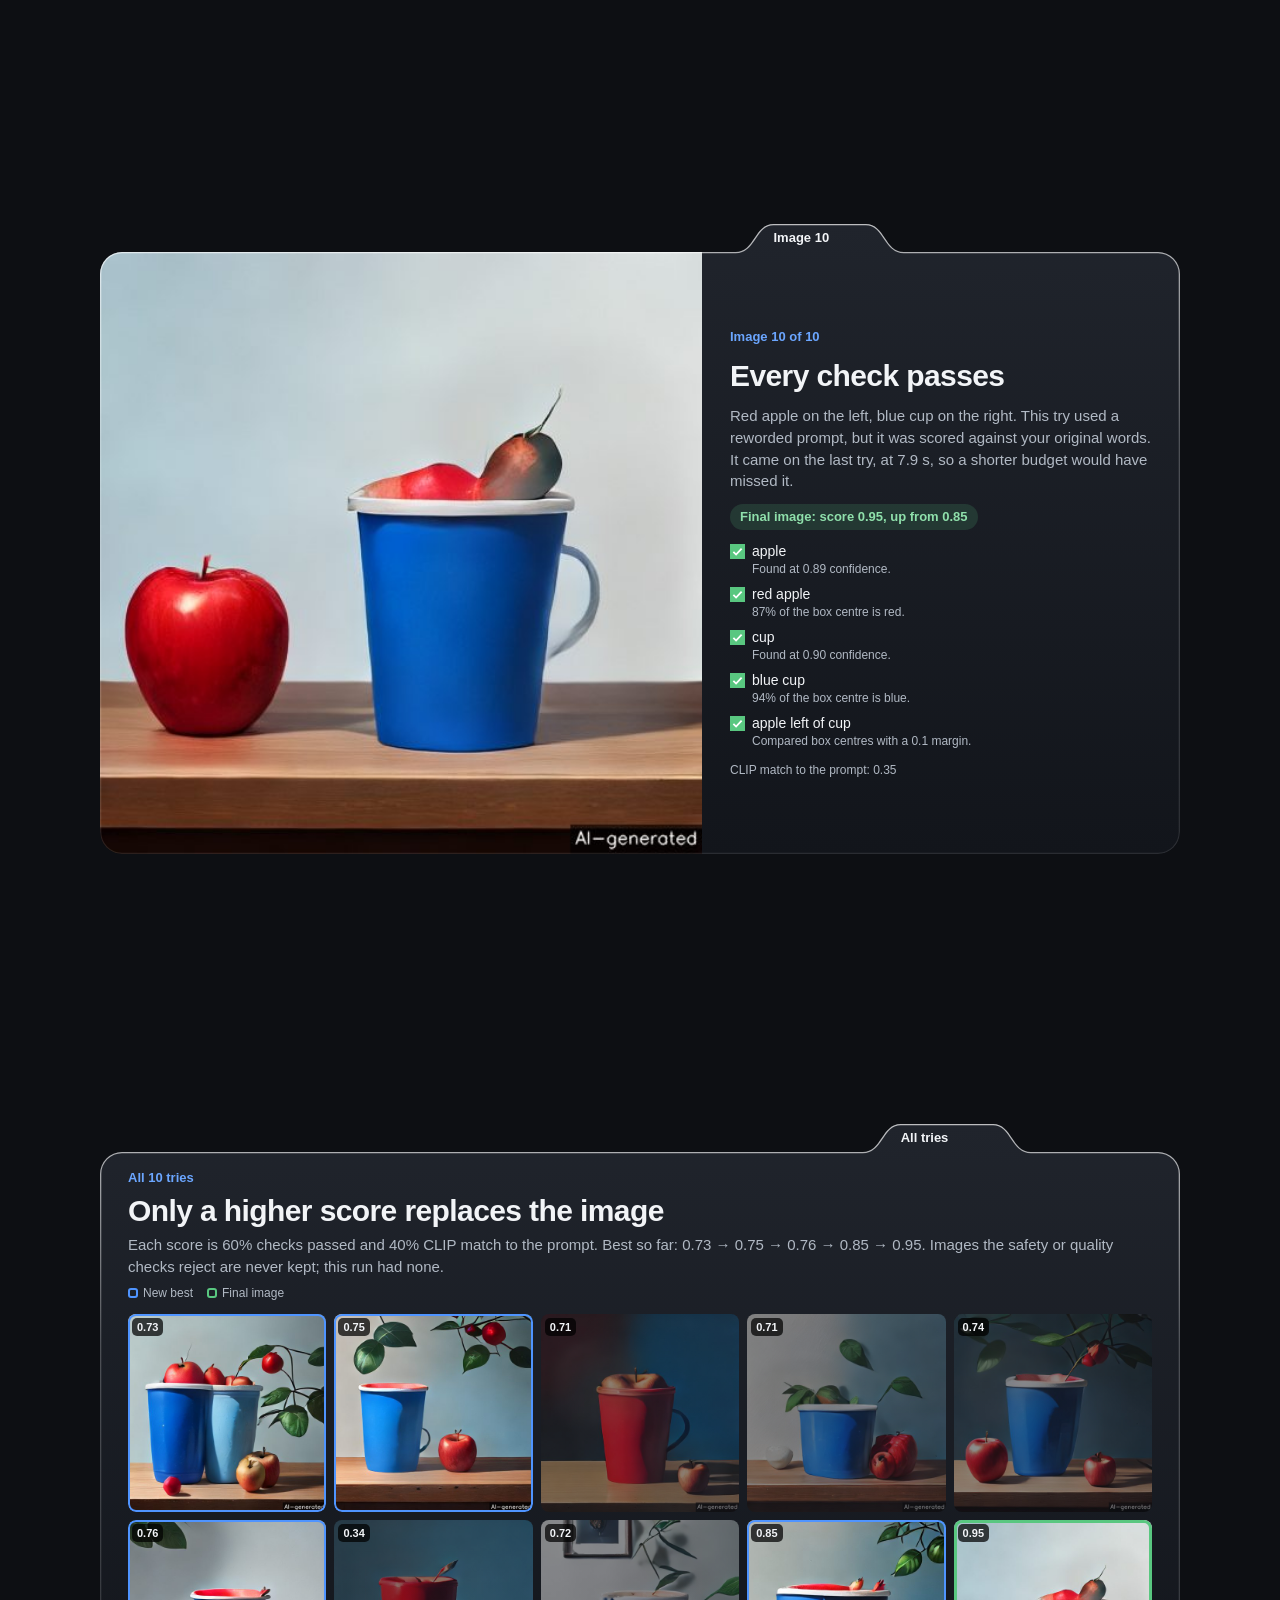
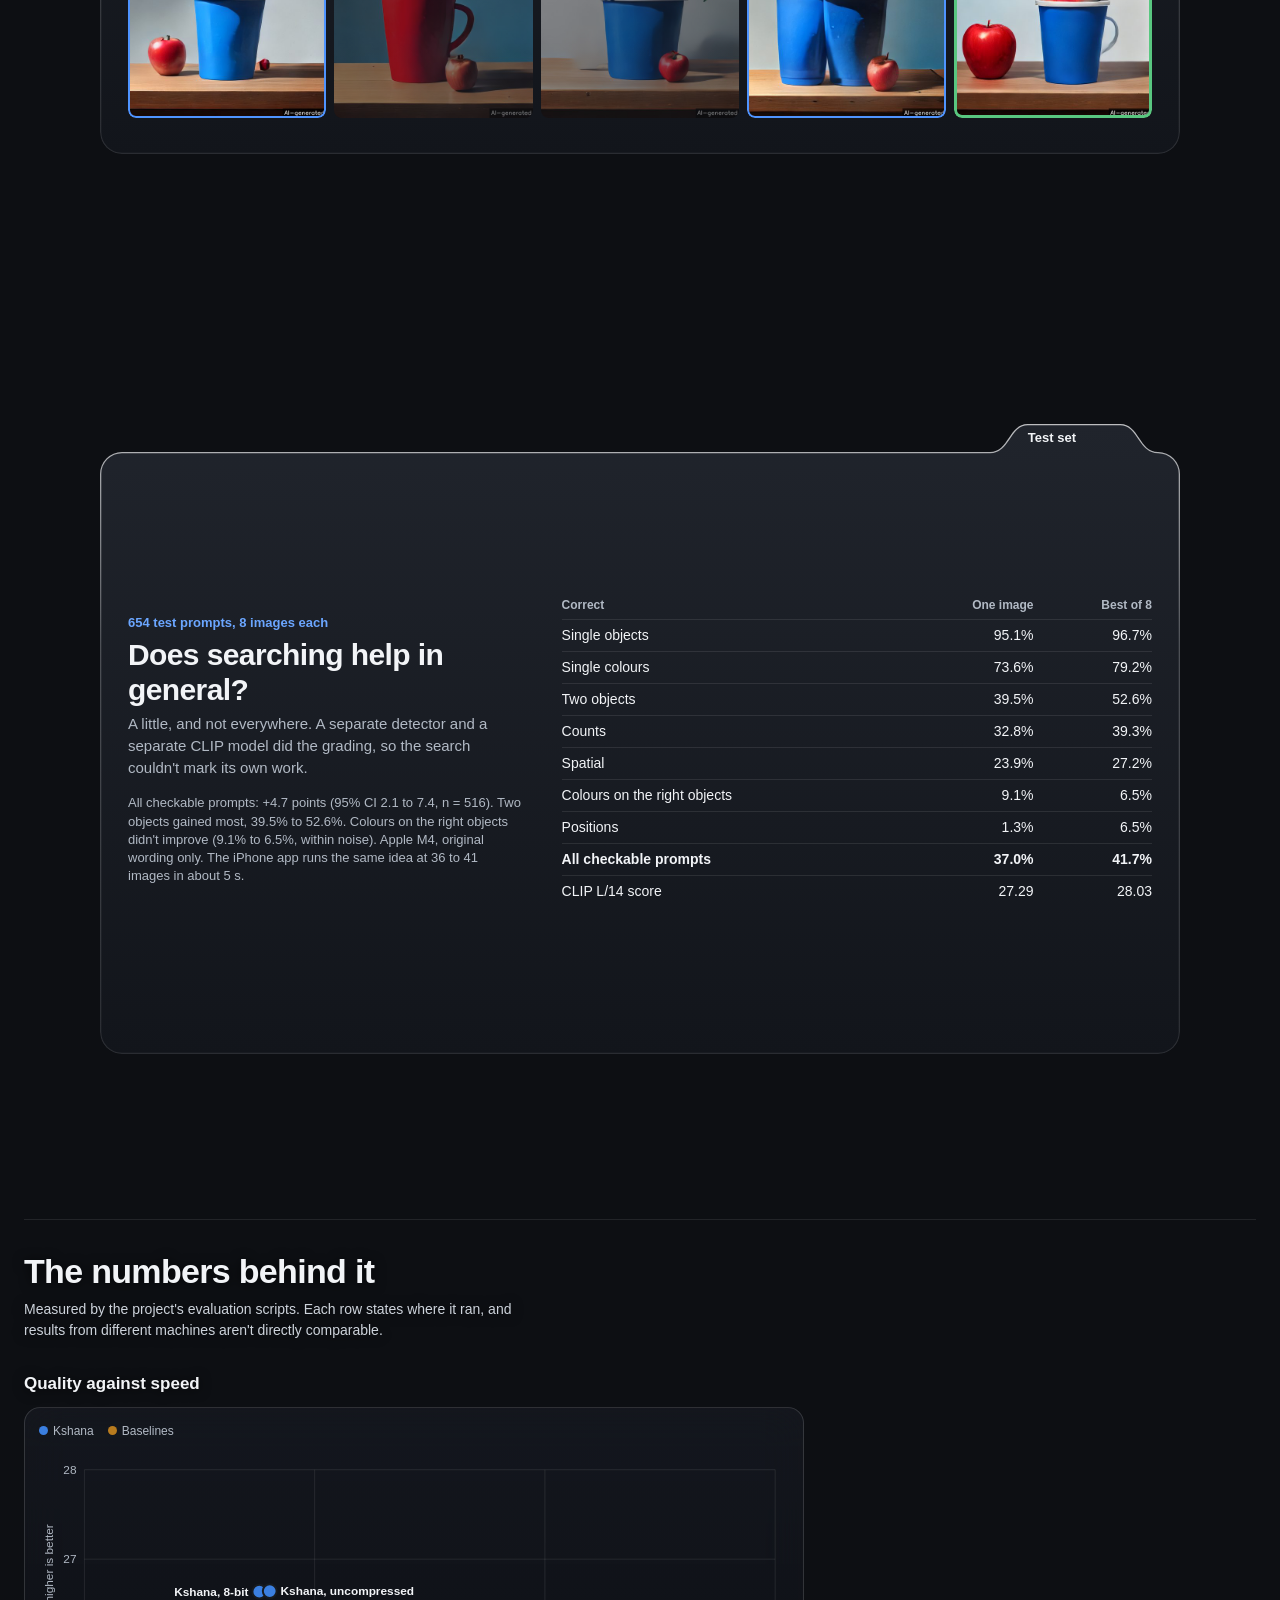
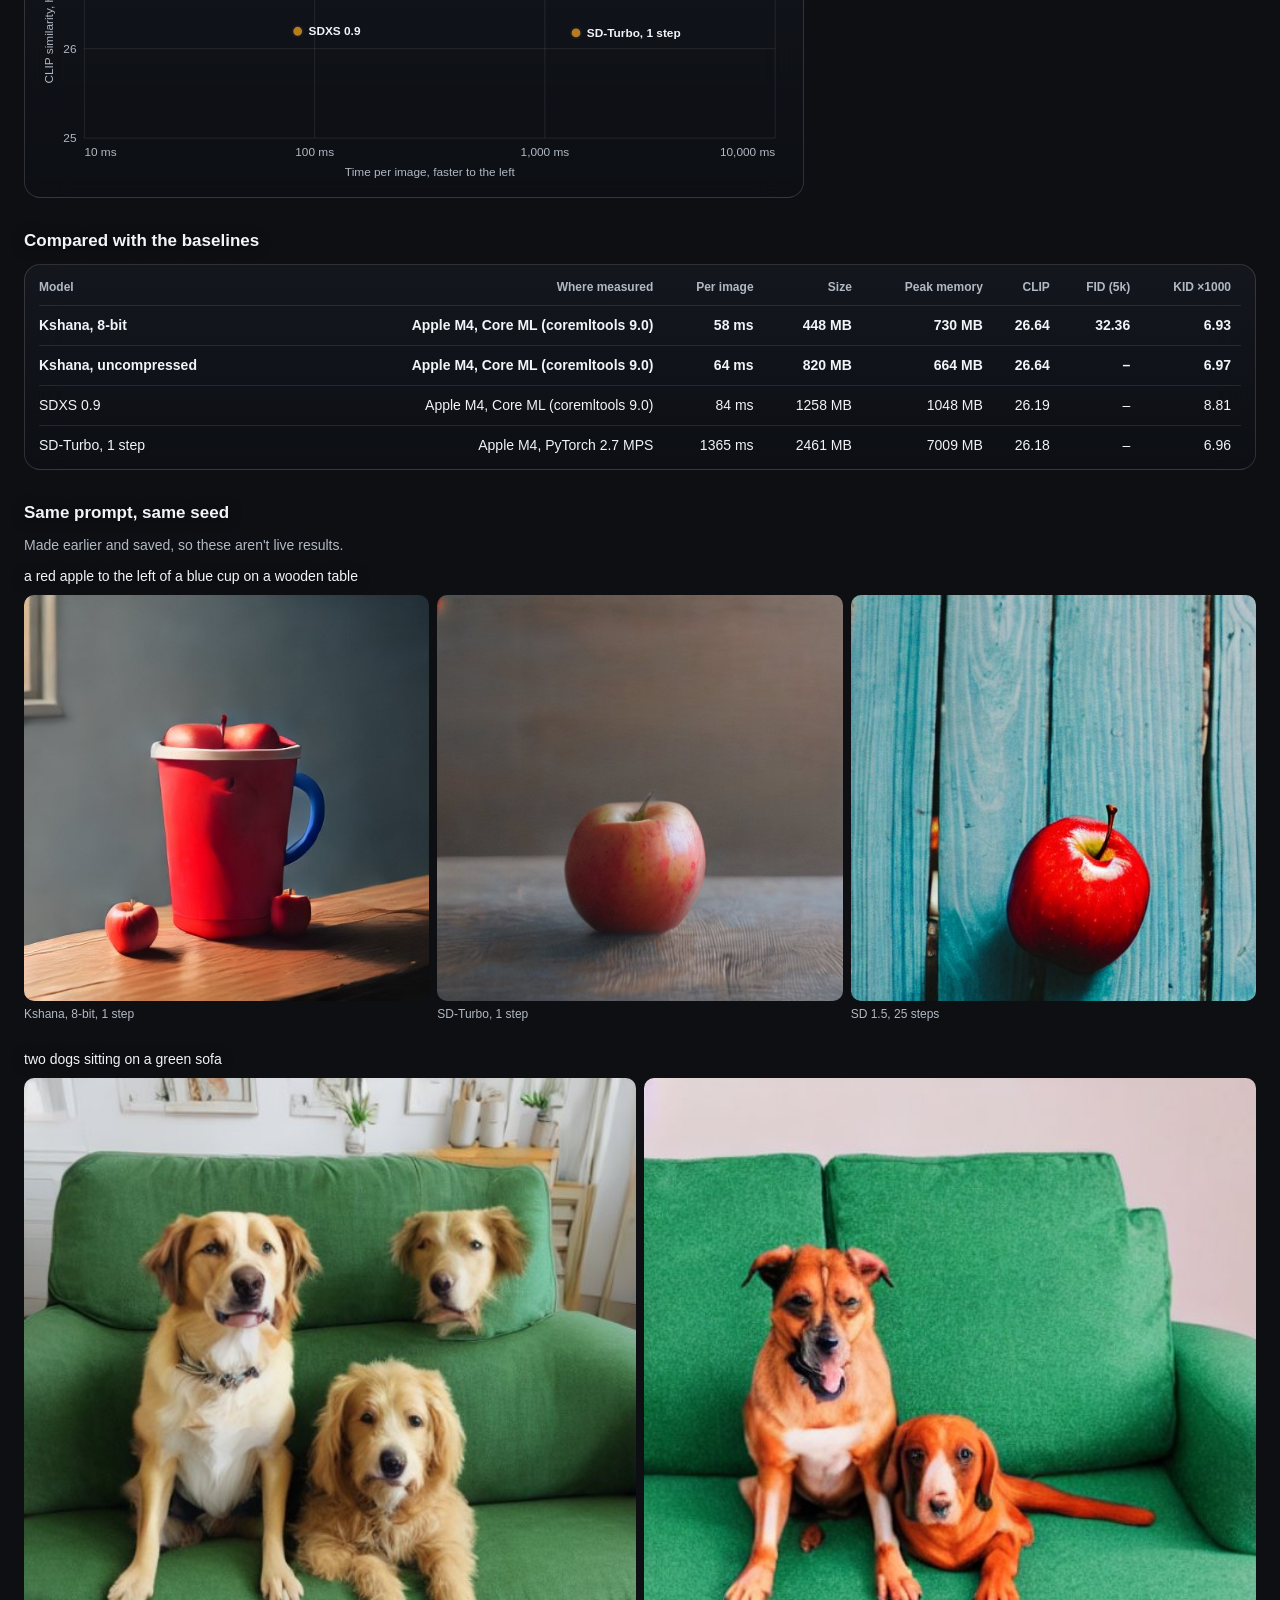
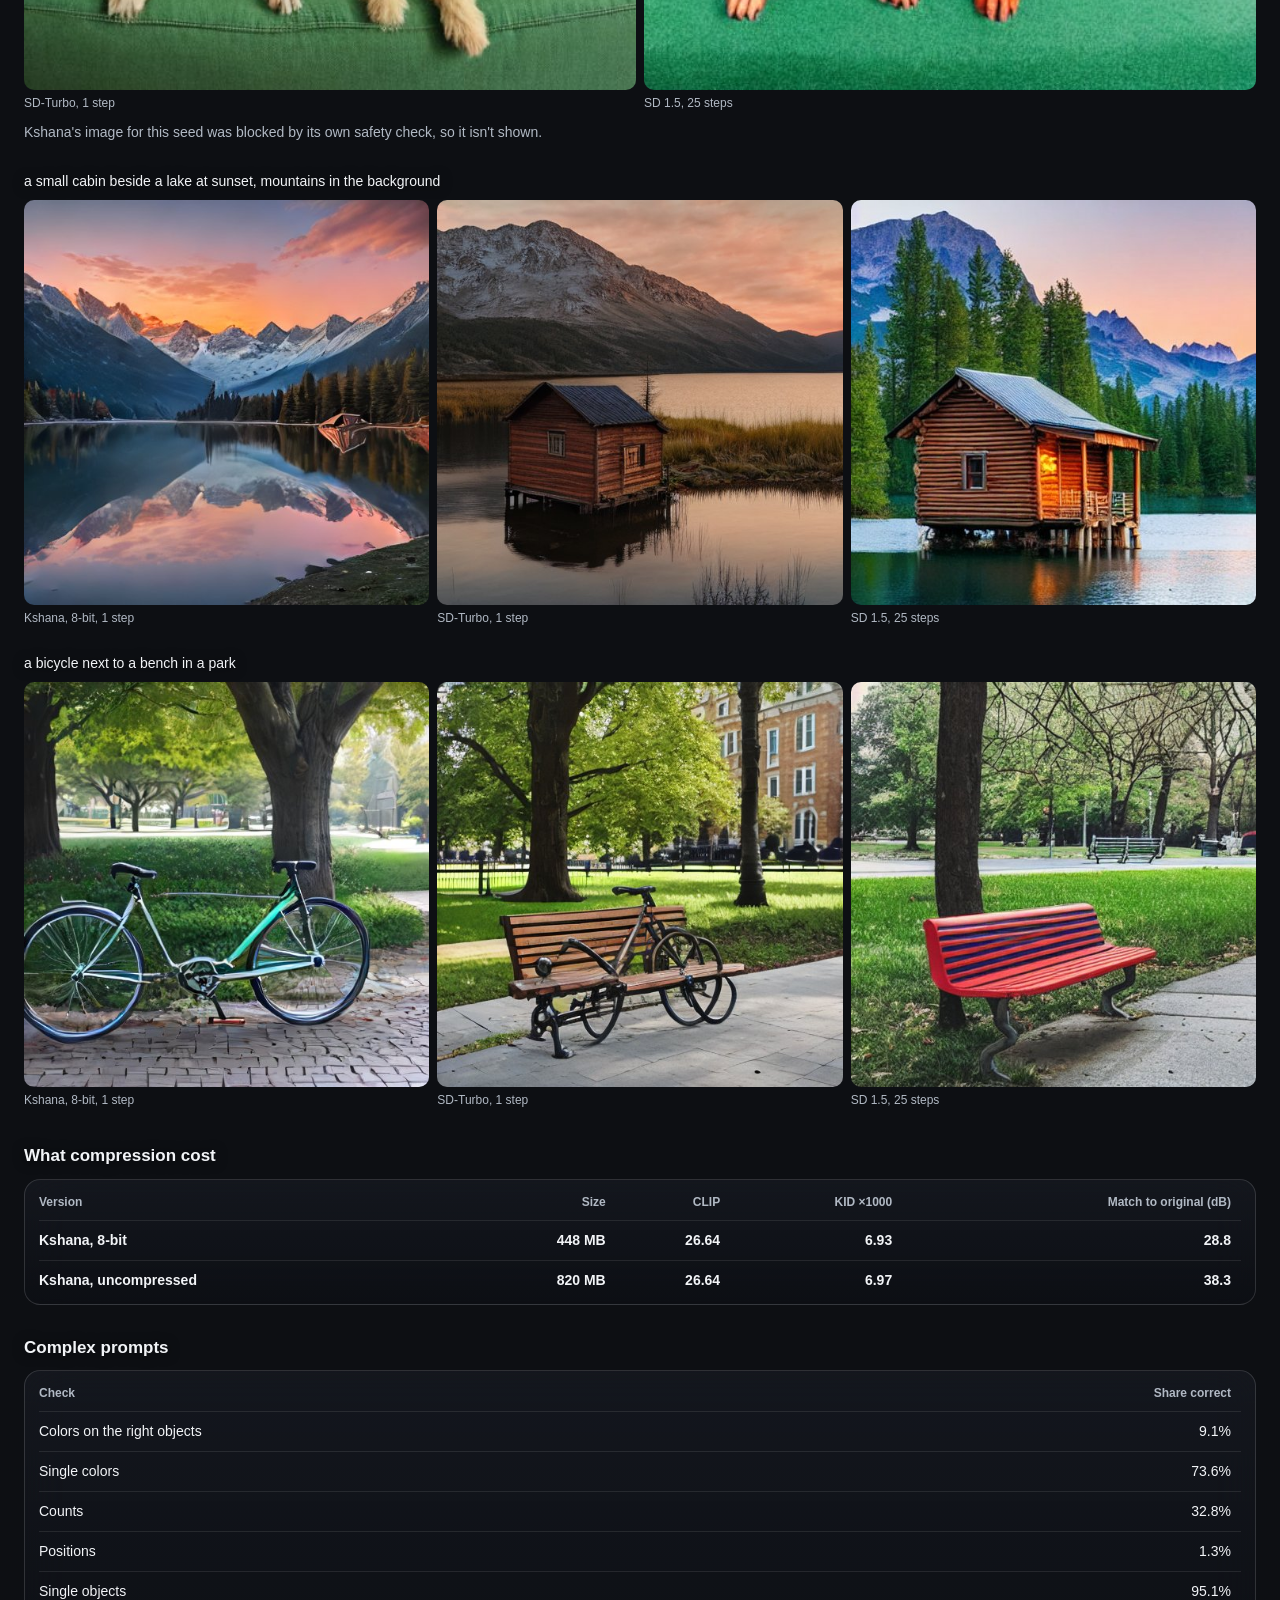
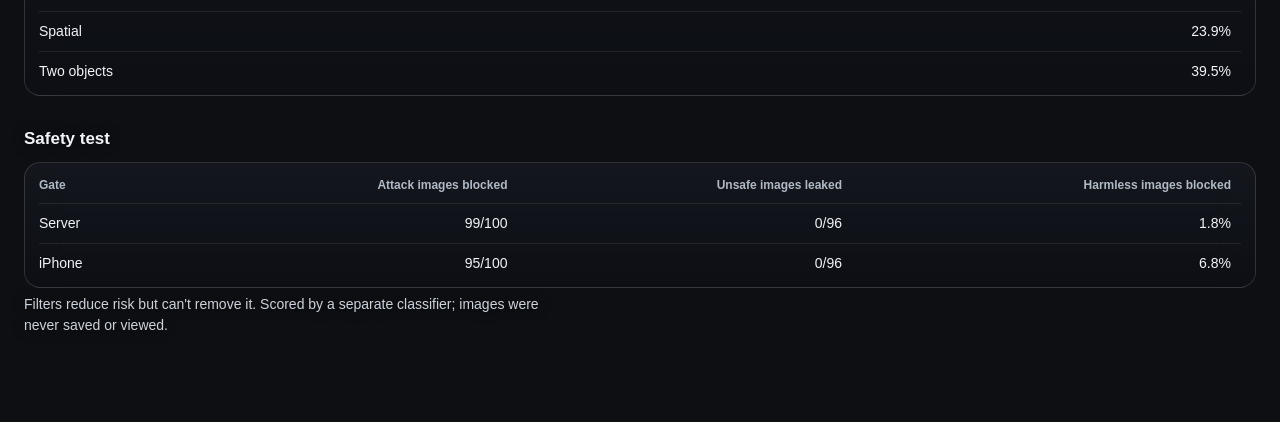
==== commit 9e5f30ef: "Bring the glass folder design to the iPhone app and add the Kshana logo Give the app the website's m" ====
--- a/web/index.html
+++ b/web/index.html
@@ -5,9 +5,10 @@
 <title>Kshana</title>
 <meta name="description" content="Text to image on a small CPU server. The image improves until time runs out, and the checks say what it got right.">
 <meta name="viewport" content="width=device-width, initial-scale=1, viewport-fit=cover, interactive-widget=resizes-content">
-<meta name="theme-color" content="#fff200">
-<meta name="color-scheme" content="light">
-<link rel="icon" href="data:image/svg+xml,%3Csvg xmlns='http://www.w3.org/2000/svg' viewBox='0 0 32 32'%3E%3Crect width='32' height='32' fill='%23fff200'/%3E%3Ccircle cx='16' cy='16' r='9' fill='none' stroke='%23141414' stroke-width='3'/%3E%3Cpath d='M16 2v28M2 16h28' stroke='%23141414' stroke-width='3'/%3E%3C/svg%3E">
+<meta name="theme-color" content="#0d0f13">
+<meta name="color-scheme" content="dark">
+<link rel="icon" type="image/png" href="art/favicon-64.png">
+<link rel="apple-touch-icon" href="art/apple-touch-180.png">
 <link rel="stylesheet" href="style.css">
 <script src="config.js"></script>
 <script src="folder.js" defer></script>
@@ -37,6 +38,10 @@
 </svg>
 
 <section class="hero" id="hero" aria-label="Introduction">
+  <div class="hero-brand">
+    <img src="art/logo-mark.png" alt="" width="41" height="40">
+    <img src="art/logo-word.png" alt="Kshana" width="113" height="24">
+  </div>
   <div class="hero-stage" id="hero-stage" aria-hidden="true">
     <div class="hero-stat"><strong>88 ms</strong><span>per image on iPhone 15</span></div>
   </div>
@@ -58,7 +63,7 @@
 
   <section class="ticket" aria-label="Make an image"><div class="ticket-in gf">
     <span class="gf-tab" aria-hidden="true">Prompt</span>
-    <h1 class="mark"><span class="mark-c" aria-hidden="true">Kshana</span><span class="mark-m" aria-hidden="true">Kshana</span><span class="mark-k">Kshana</span></h1>
+    <h1 class="mark"><img src="art/logo-mark.png" alt="" width="36" height="35"><img src="art/logo-word.png" alt="Kshana" width="104" height="22"></h1>
     <p class="lede">Type a prompt. The image improves until time runs out, and the checks say what it got right.</p>
 
     <p class="compare-link" id="how-link" hidden><a href="#how">How it finds the best image</a></p>
--- a/web/style.css
+++ b/web/style.css
@@ -47,6 +47,7 @@
 /* Hero */
 .hero { position: relative; overflow: hidden; padding: 32px 16px 40px; text-align: center; }
 .hero::before { content: ""; position: absolute; inset: -20% 0 auto; height: 70%; background: radial-gradient(ellipse at top, rgba(79, 148, 255, 0.16), transparent 65%); pointer-events: none; }
+.hero-brand { position: relative; z-index: 21; display: flex; align-items: center; justify-content: center; gap: 10px; margin-bottom: 6px; filter: drop-shadow(0 2px 10px rgba(0, 0, 0, 0.55)); }
 .hero-stage { position: relative; height: 340px; margin: 0 auto 8px; max-width: 900px; perspective: 900px; }
 .hero-card { position: absolute; left: 50%; top: 50%; width: 92px; height: 116px; margin: -58px 0 0 -46px; border-radius: 14px; overflow: hidden; background: var(--panel); box-shadow: 0 14px 40px rgba(0, 0, 0, 0.55); border: 1px solid var(--line); will-change: transform; }
 .hero-card img { width: 100%; height: 100%; object-fit: cover; }
@@ -92,8 +93,7 @@
   .ticket-in { position: sticky; top: 16px; }
 }
 
-.mark { font-size: 28px; font-weight: 700; letter-spacing: -0.02em; line-height: 1.1; }
-.mark span.mark-c, .mark span.mark-m { display: none; }
+.mark { display: flex; align-items: center; gap: 10px; }
 .lede { font-size: 14px; color: var(--muted); }
 .compare-link { font-size: 14px; font-weight: 500; }
 .compare-link a { color: var(--accent); text-decoration: none; }
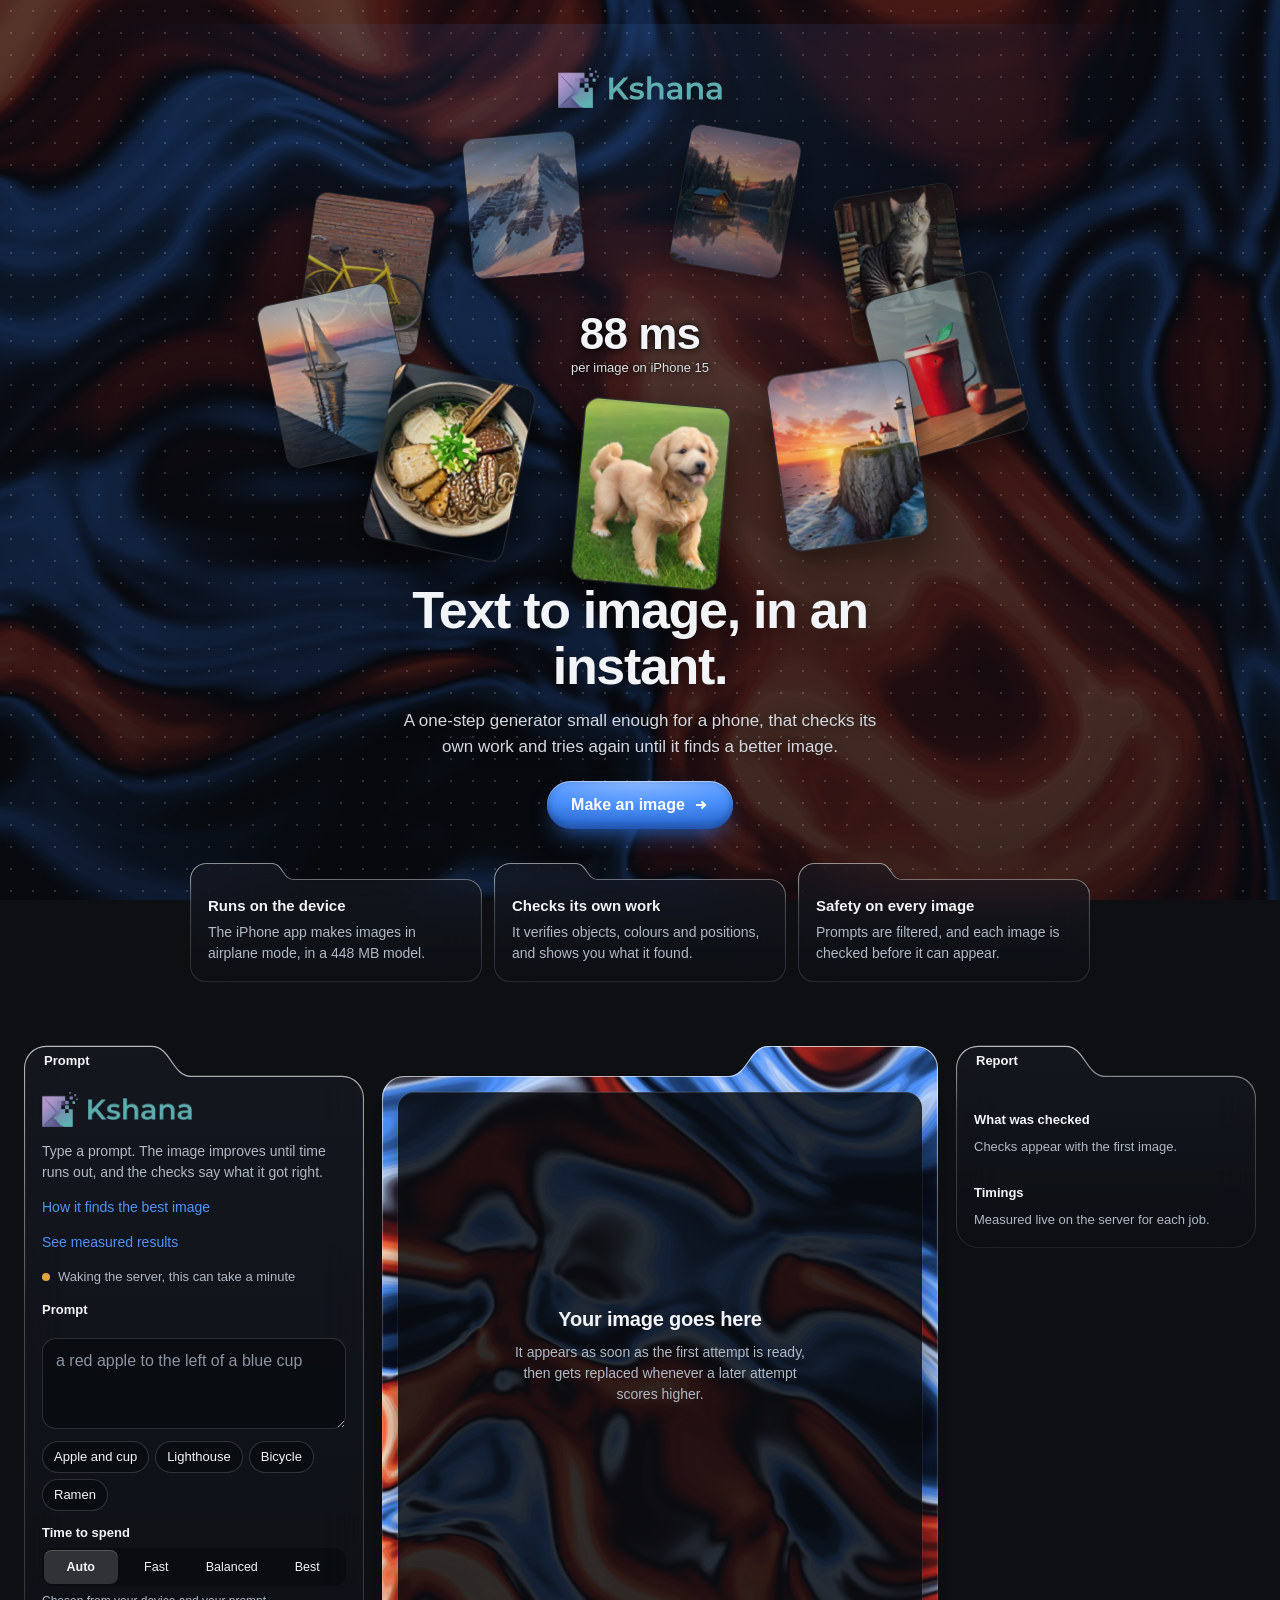
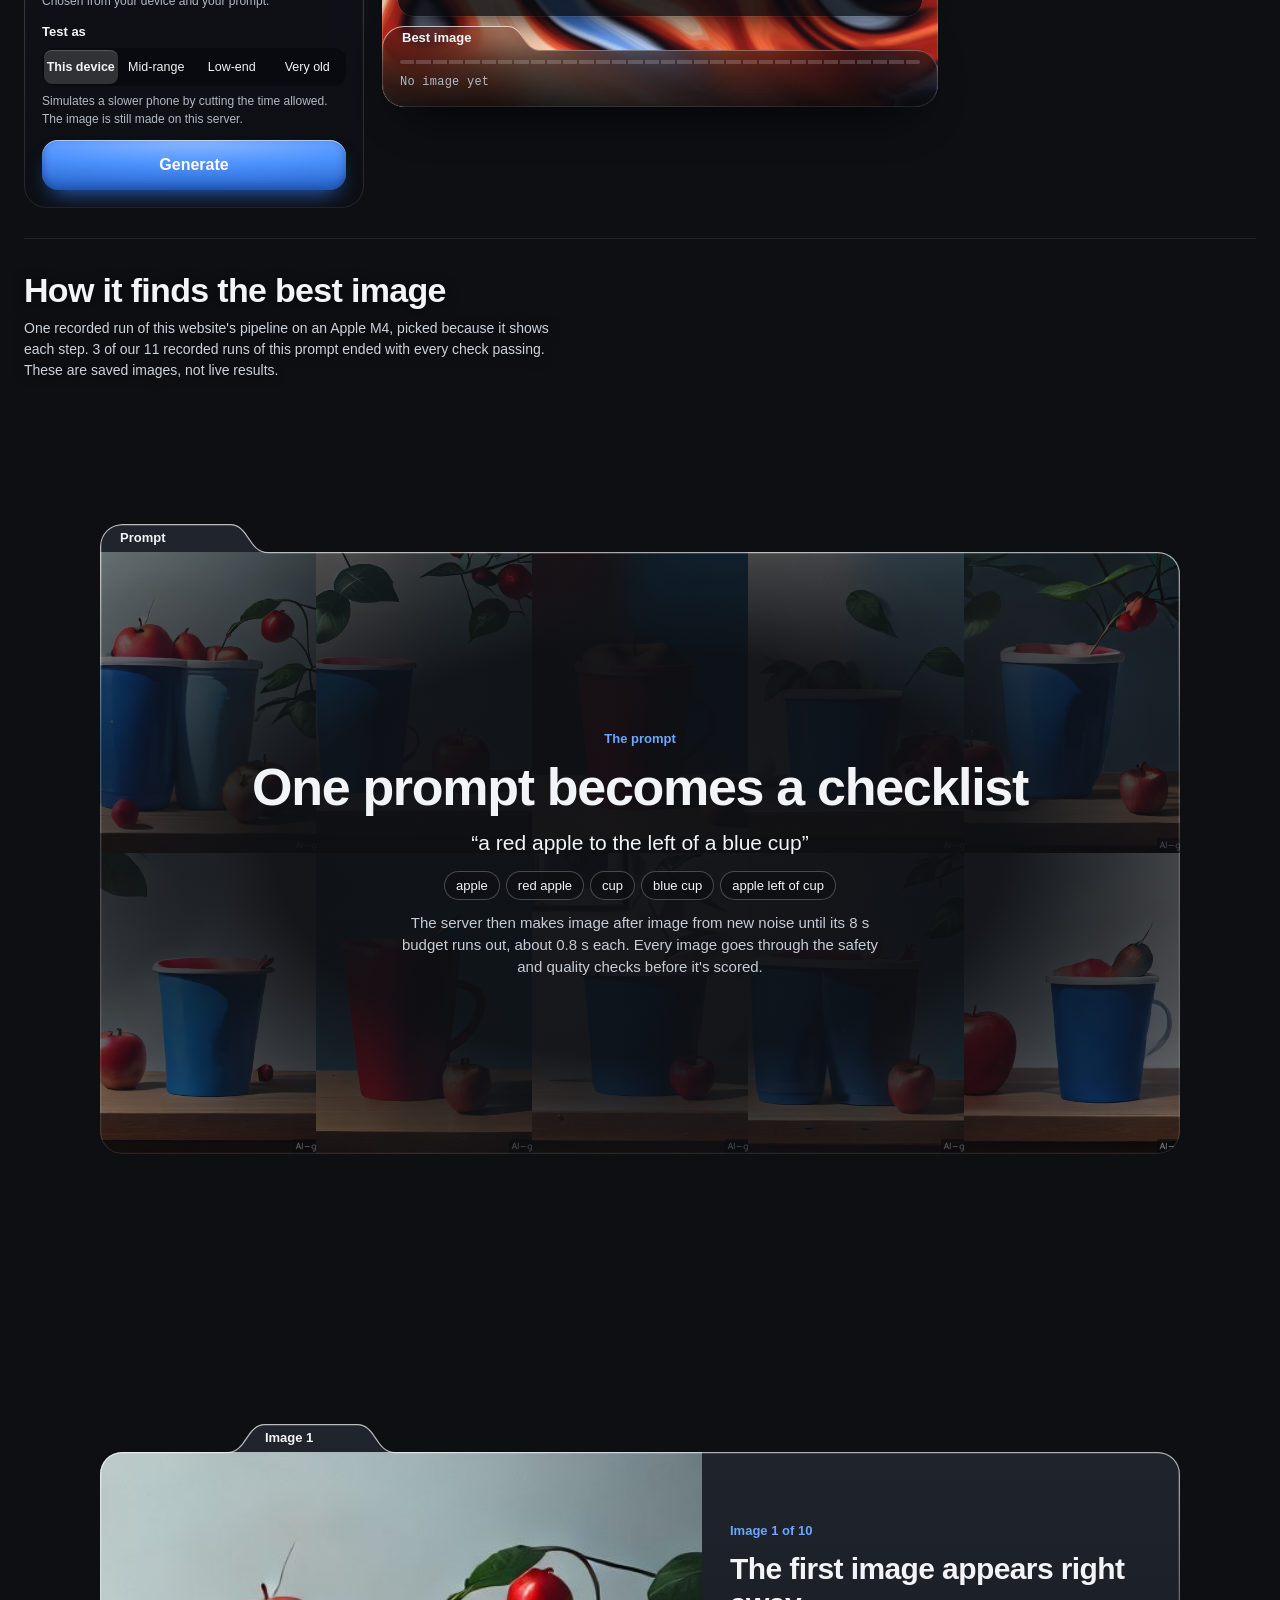
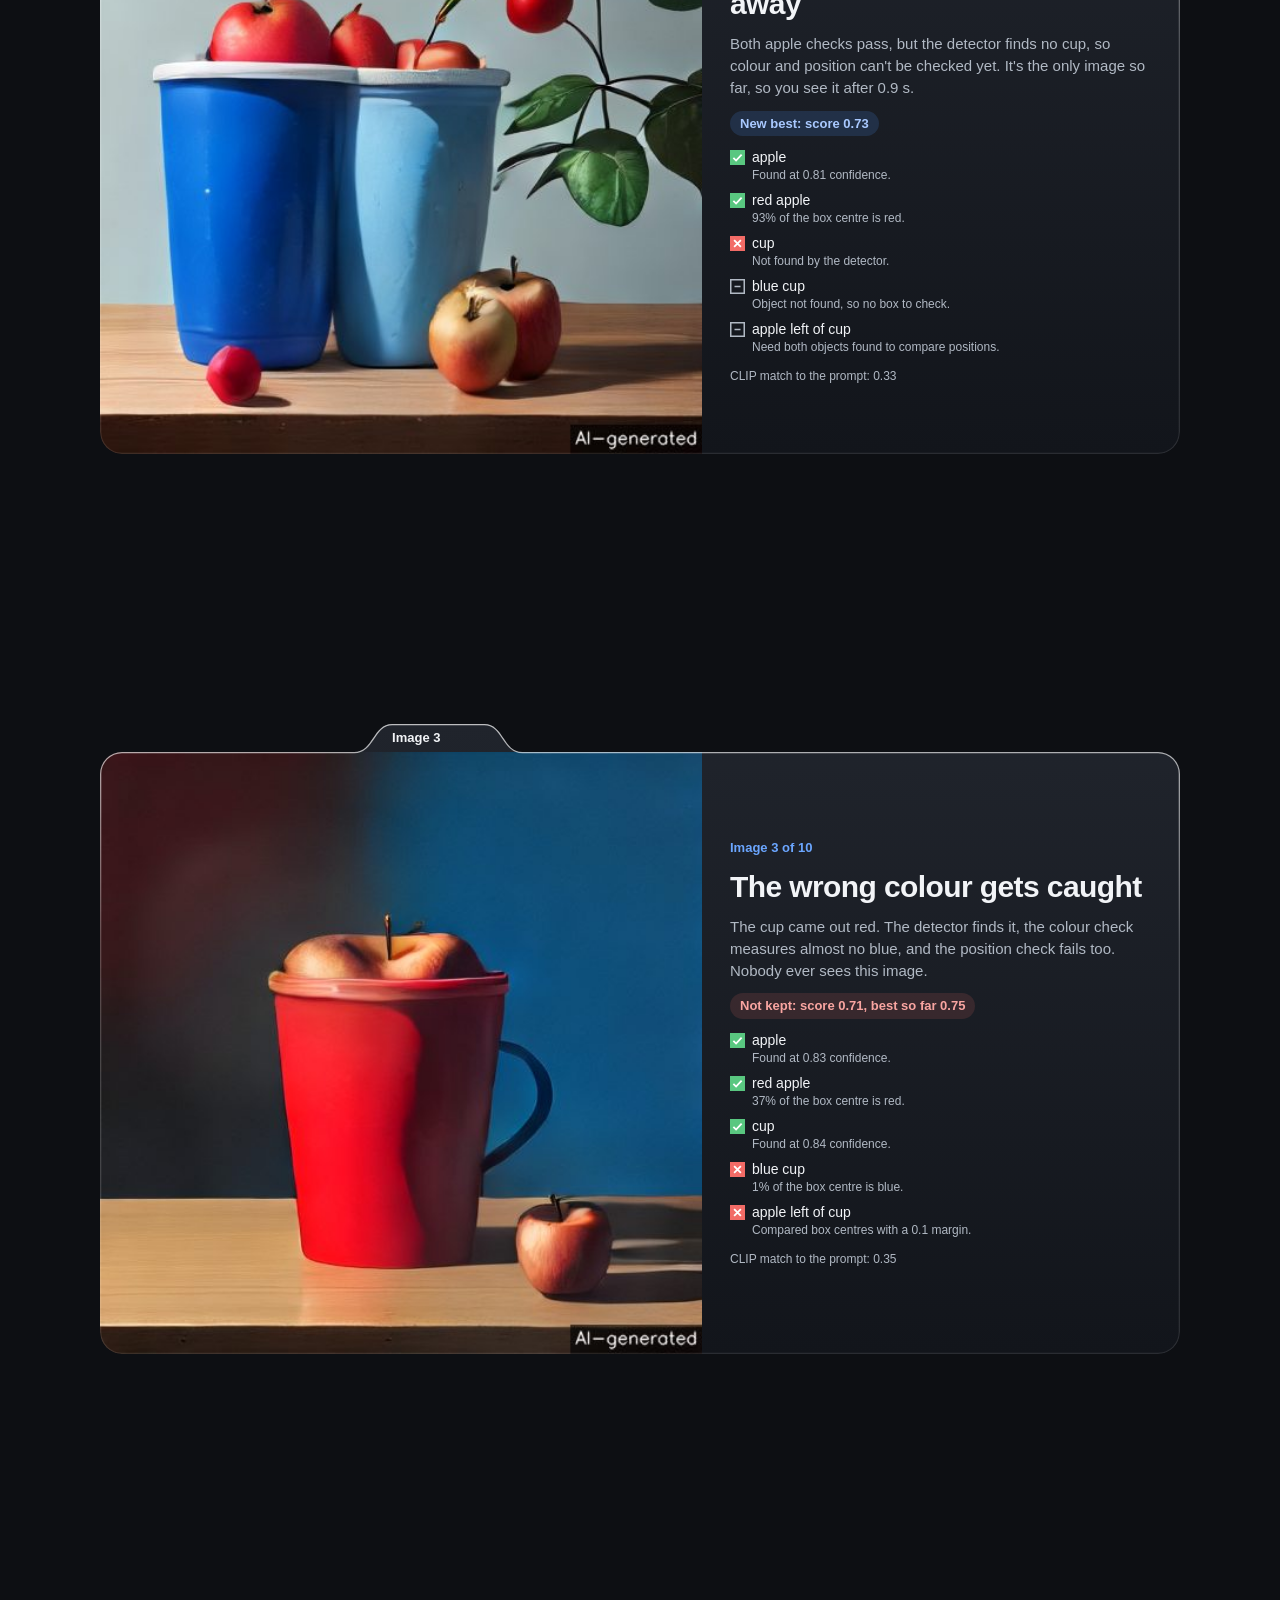
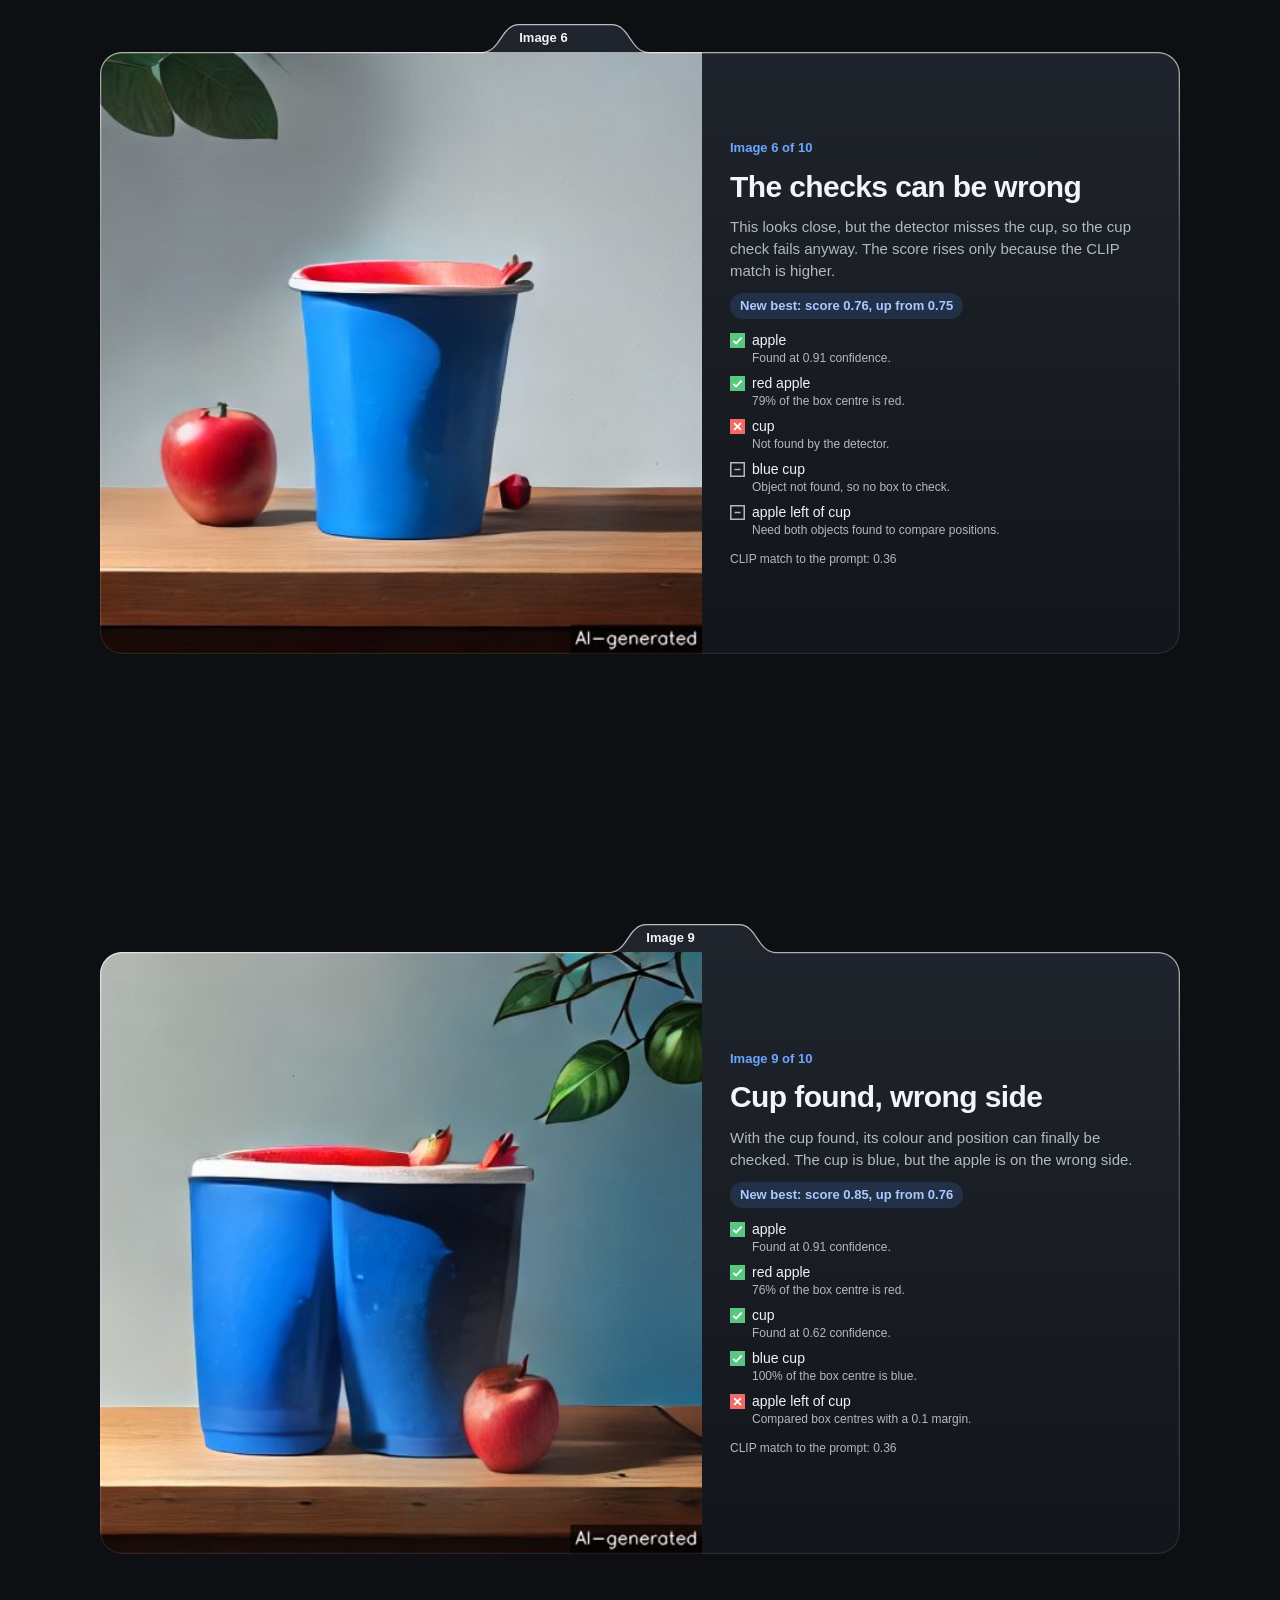
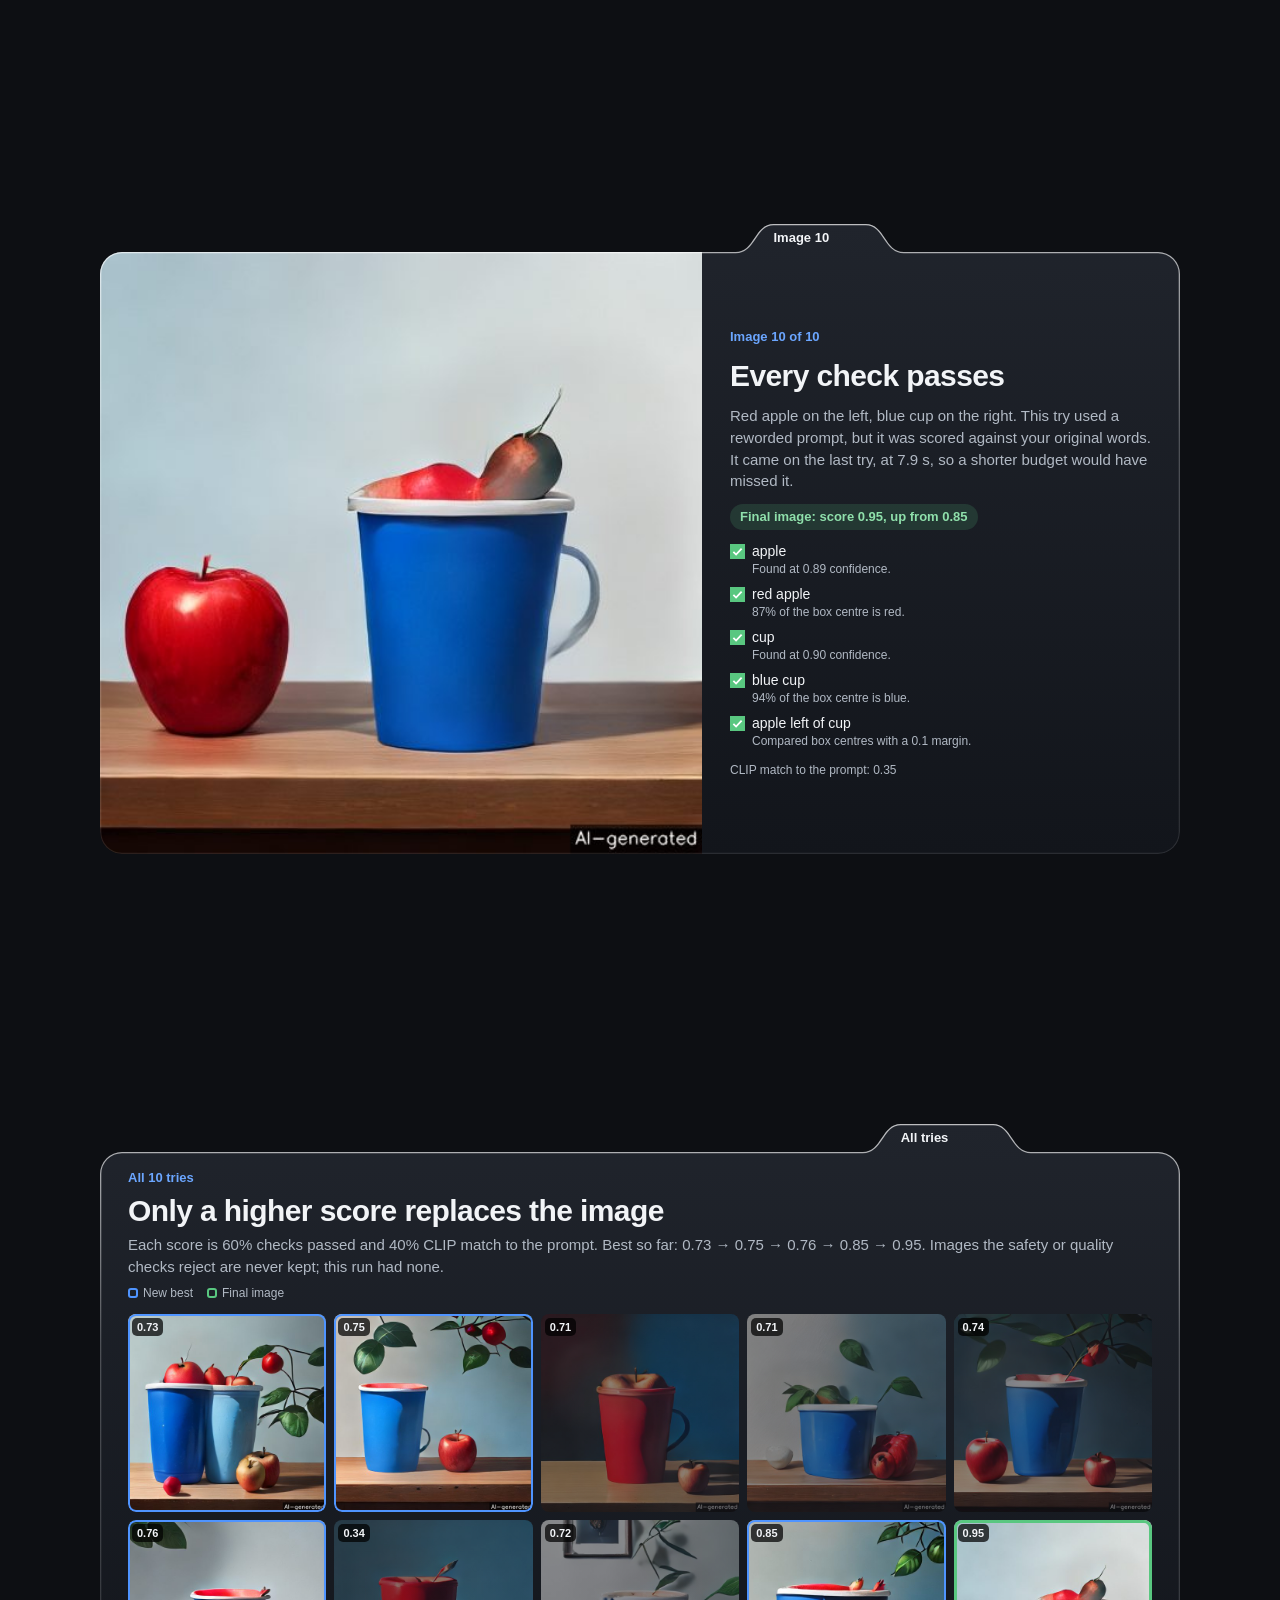
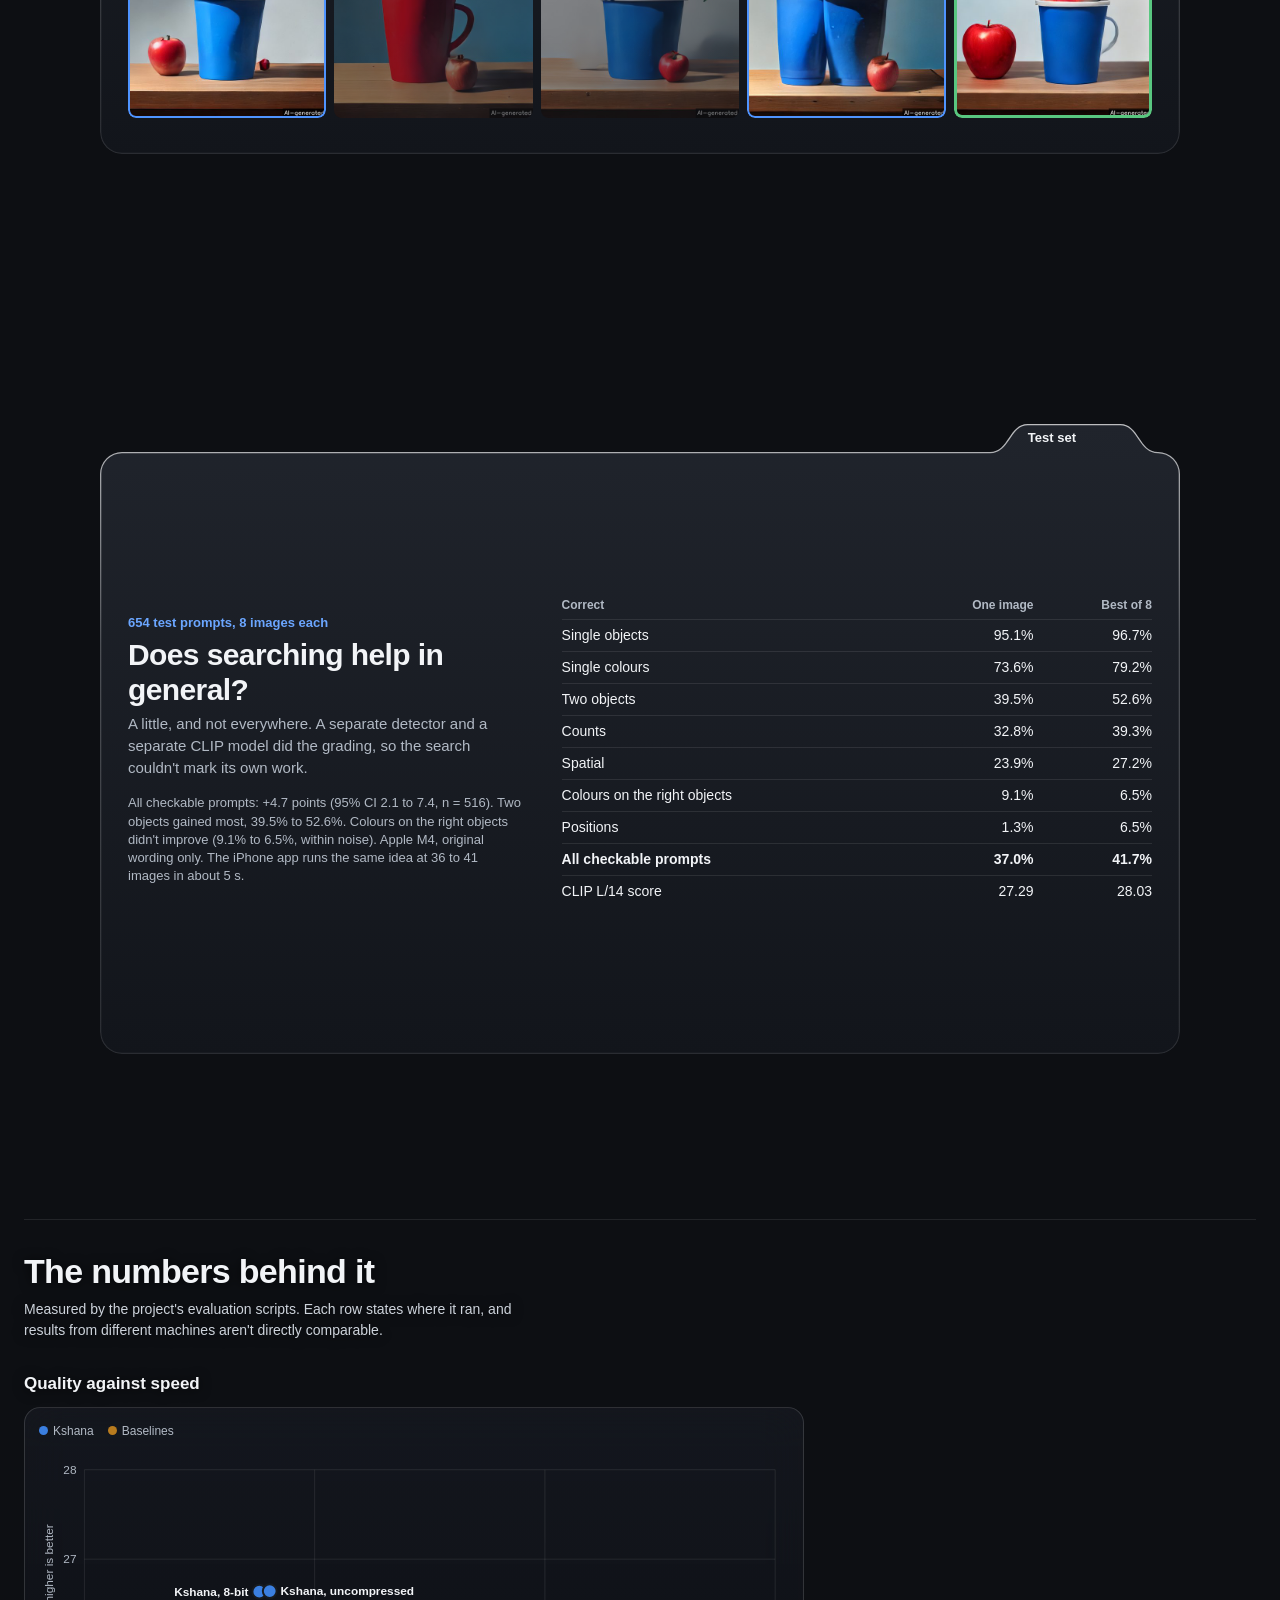
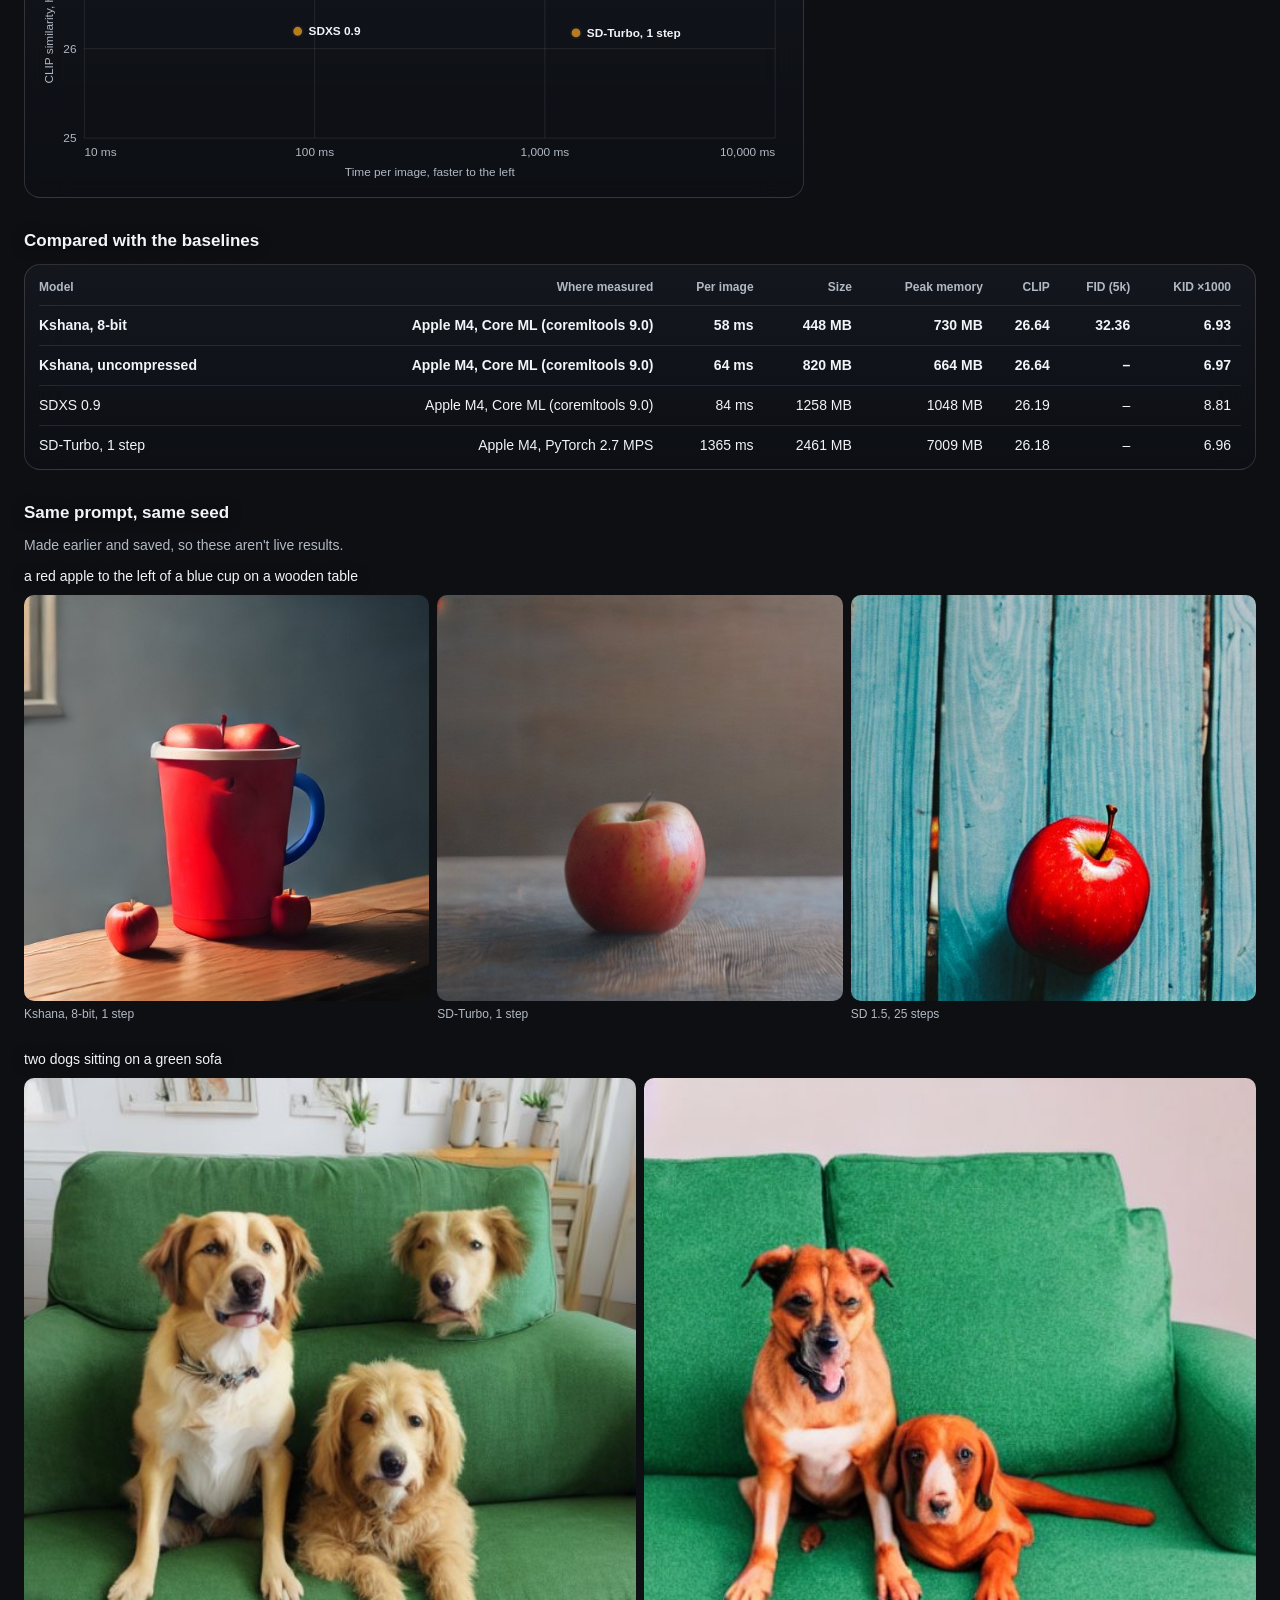
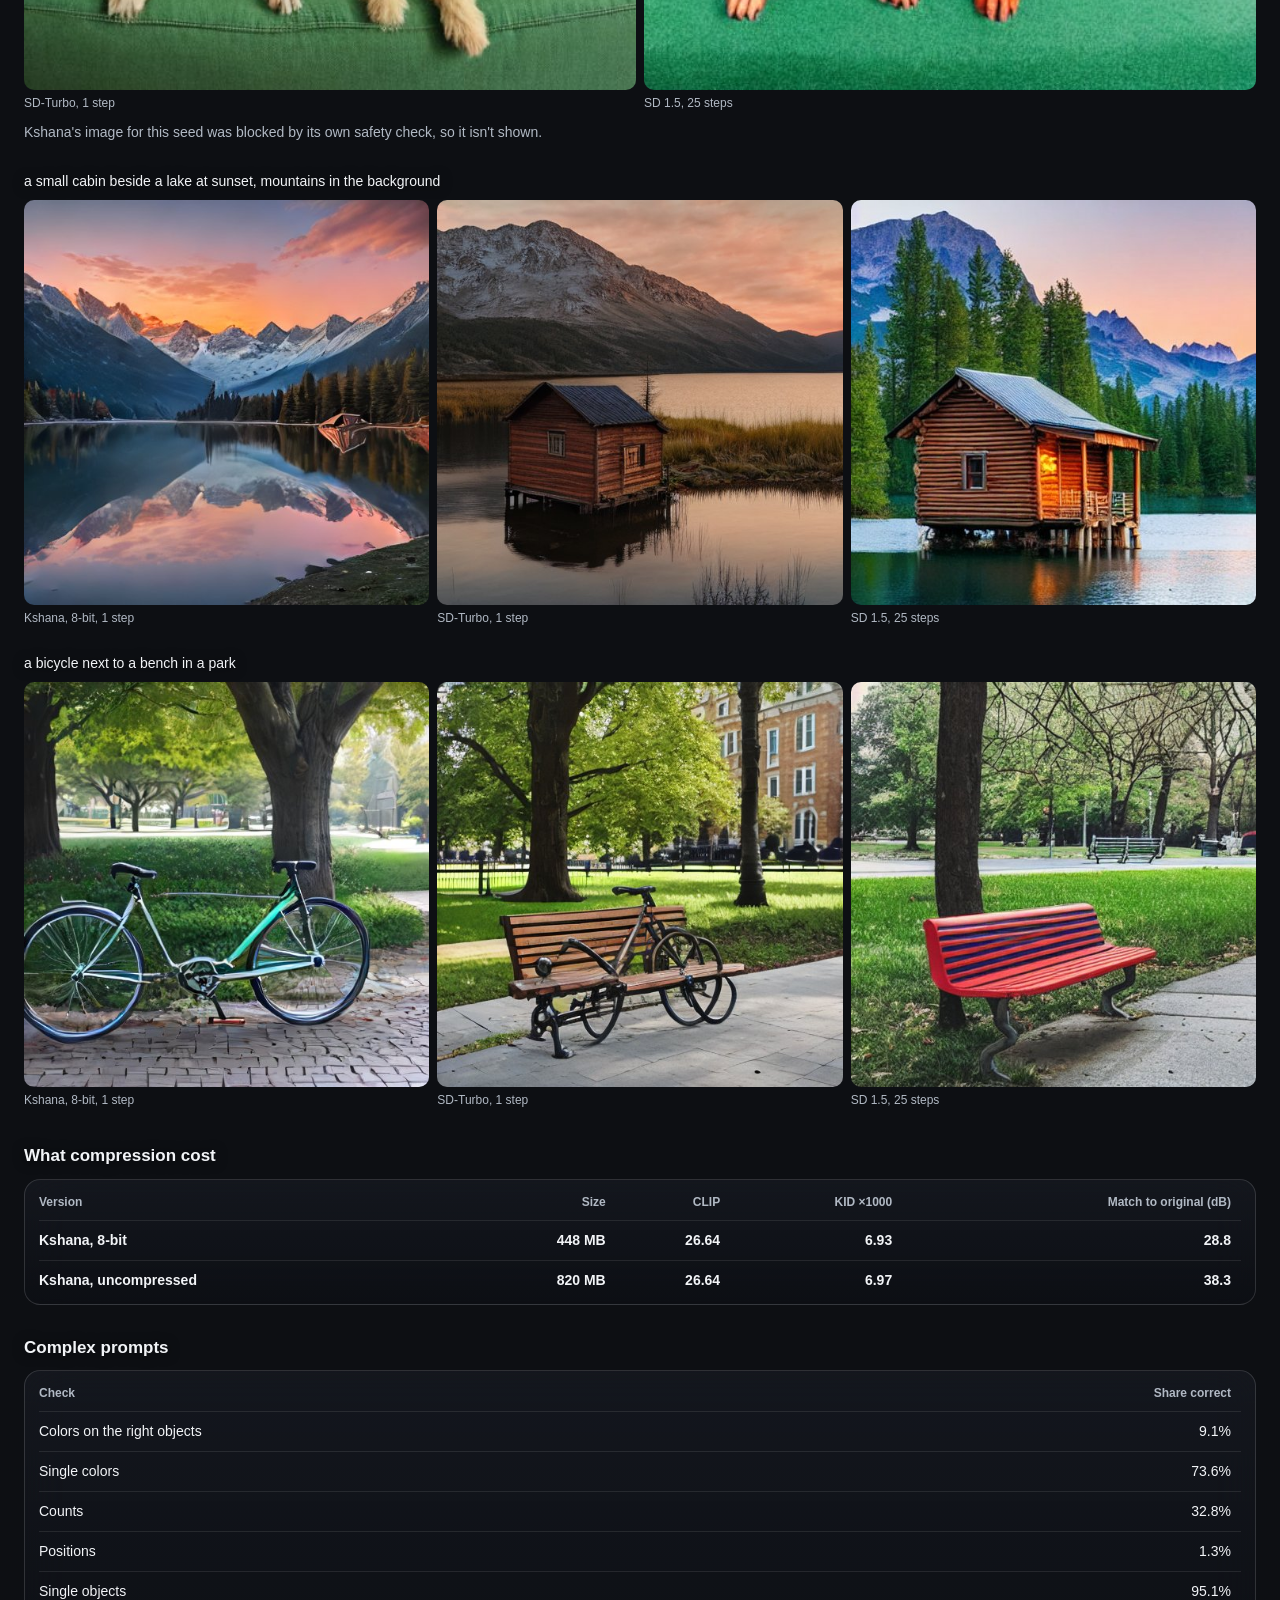
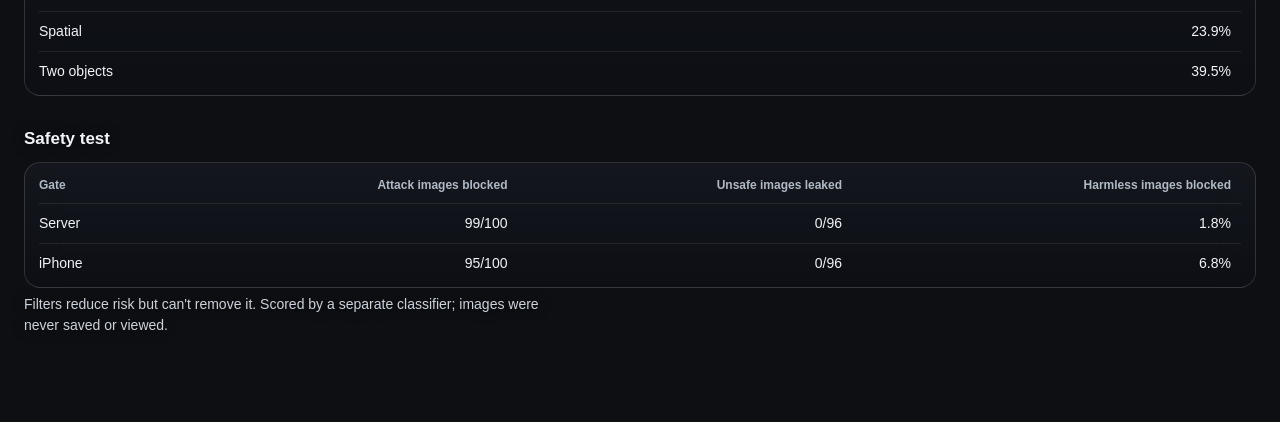
==== commit c5cd51a1: "Replace the puppy example, which the iPhone safety gate always refuses Use a bicycle prompt on both " ====
--- a/web/index.html
+++ b/web/index.html
@@ -83,7 +83,7 @@
       <div class="examples" role="group" aria-label="Example prompts">
         <button type="button" class="example" data-prompt="a red apple to the left of a blue cup">Apple and cup</button>
         <button type="button" class="example" data-prompt="a lighthouse on a cliff at sunset">Lighthouse</button>
-        <button type="button" class="example" data-prompt="a golden retriever puppy on green grass">Puppy</button>
+        <button type="button" class="example" data-prompt="a red bicycle next to a bench in a park">Bicycle</button>
         <button type="button" class="example" data-prompt="a bowl of ramen on a dark table">Ramen</button>
       </div>
 
